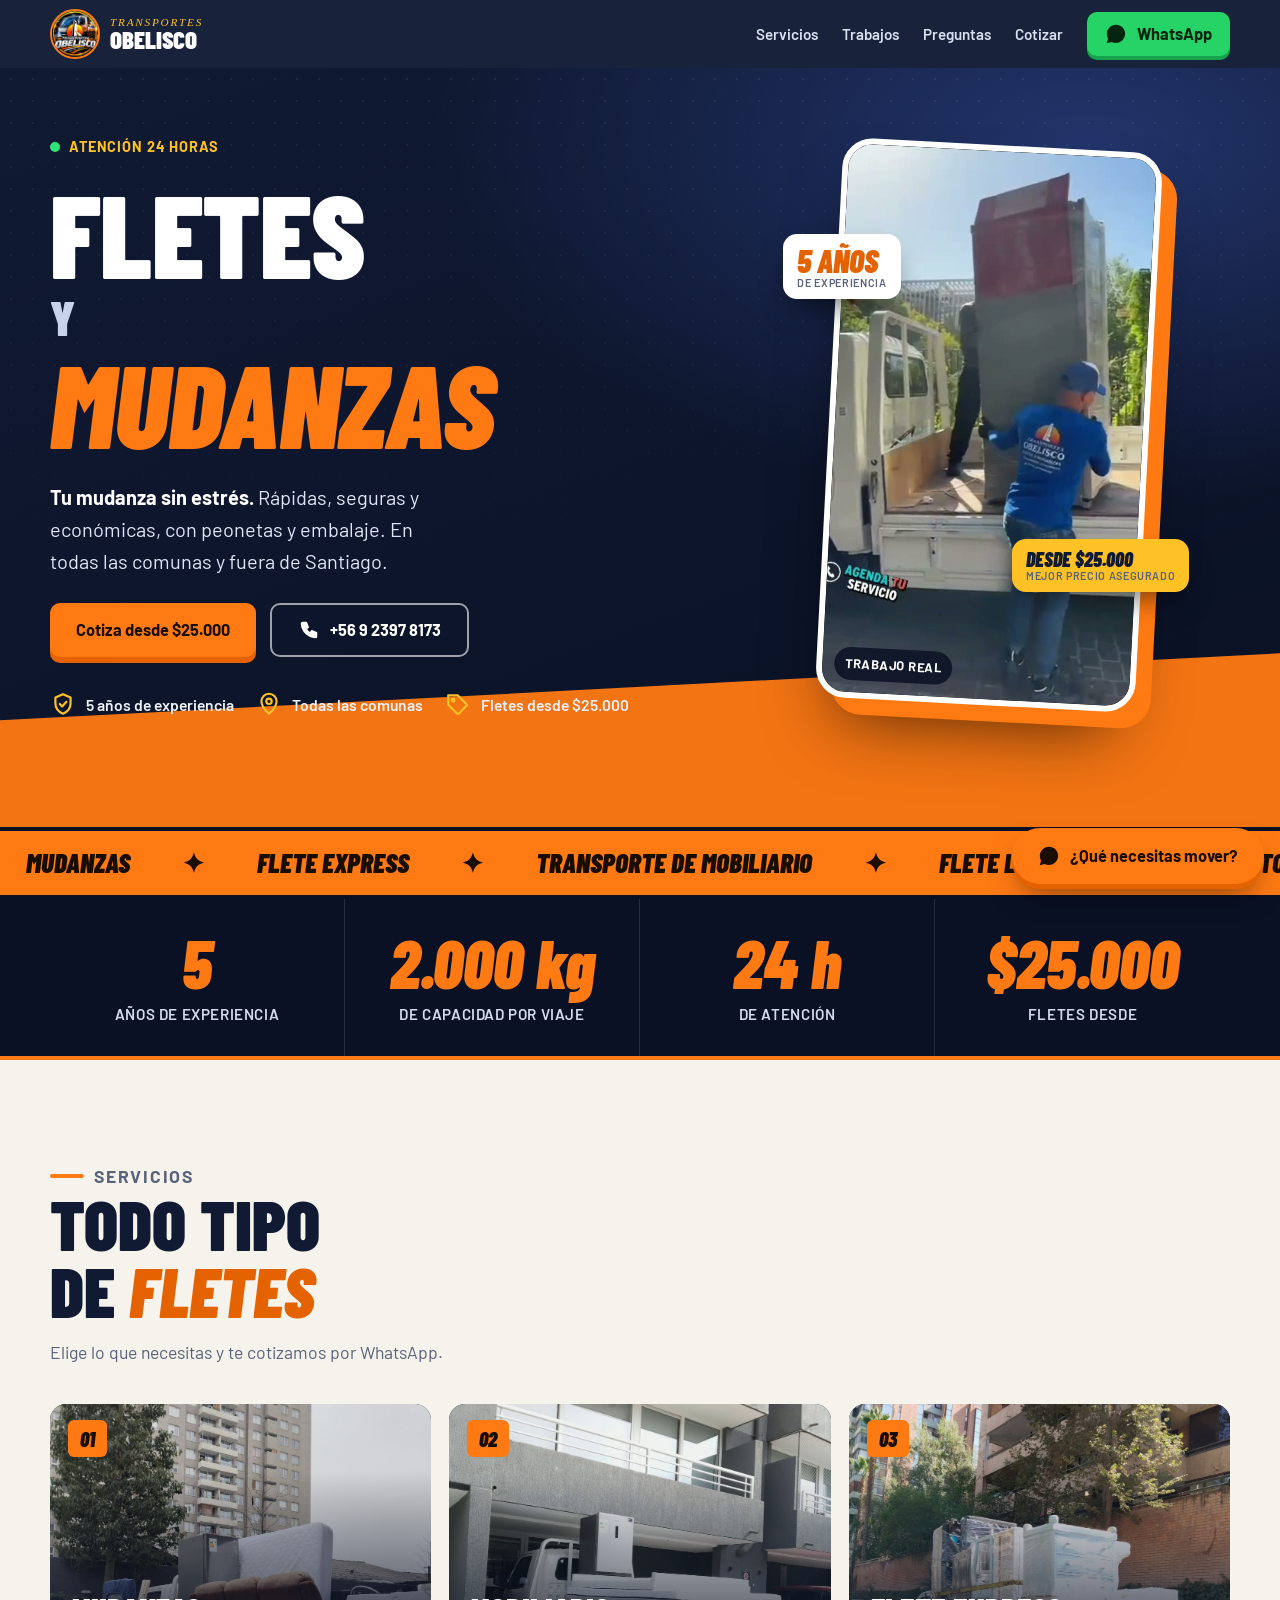
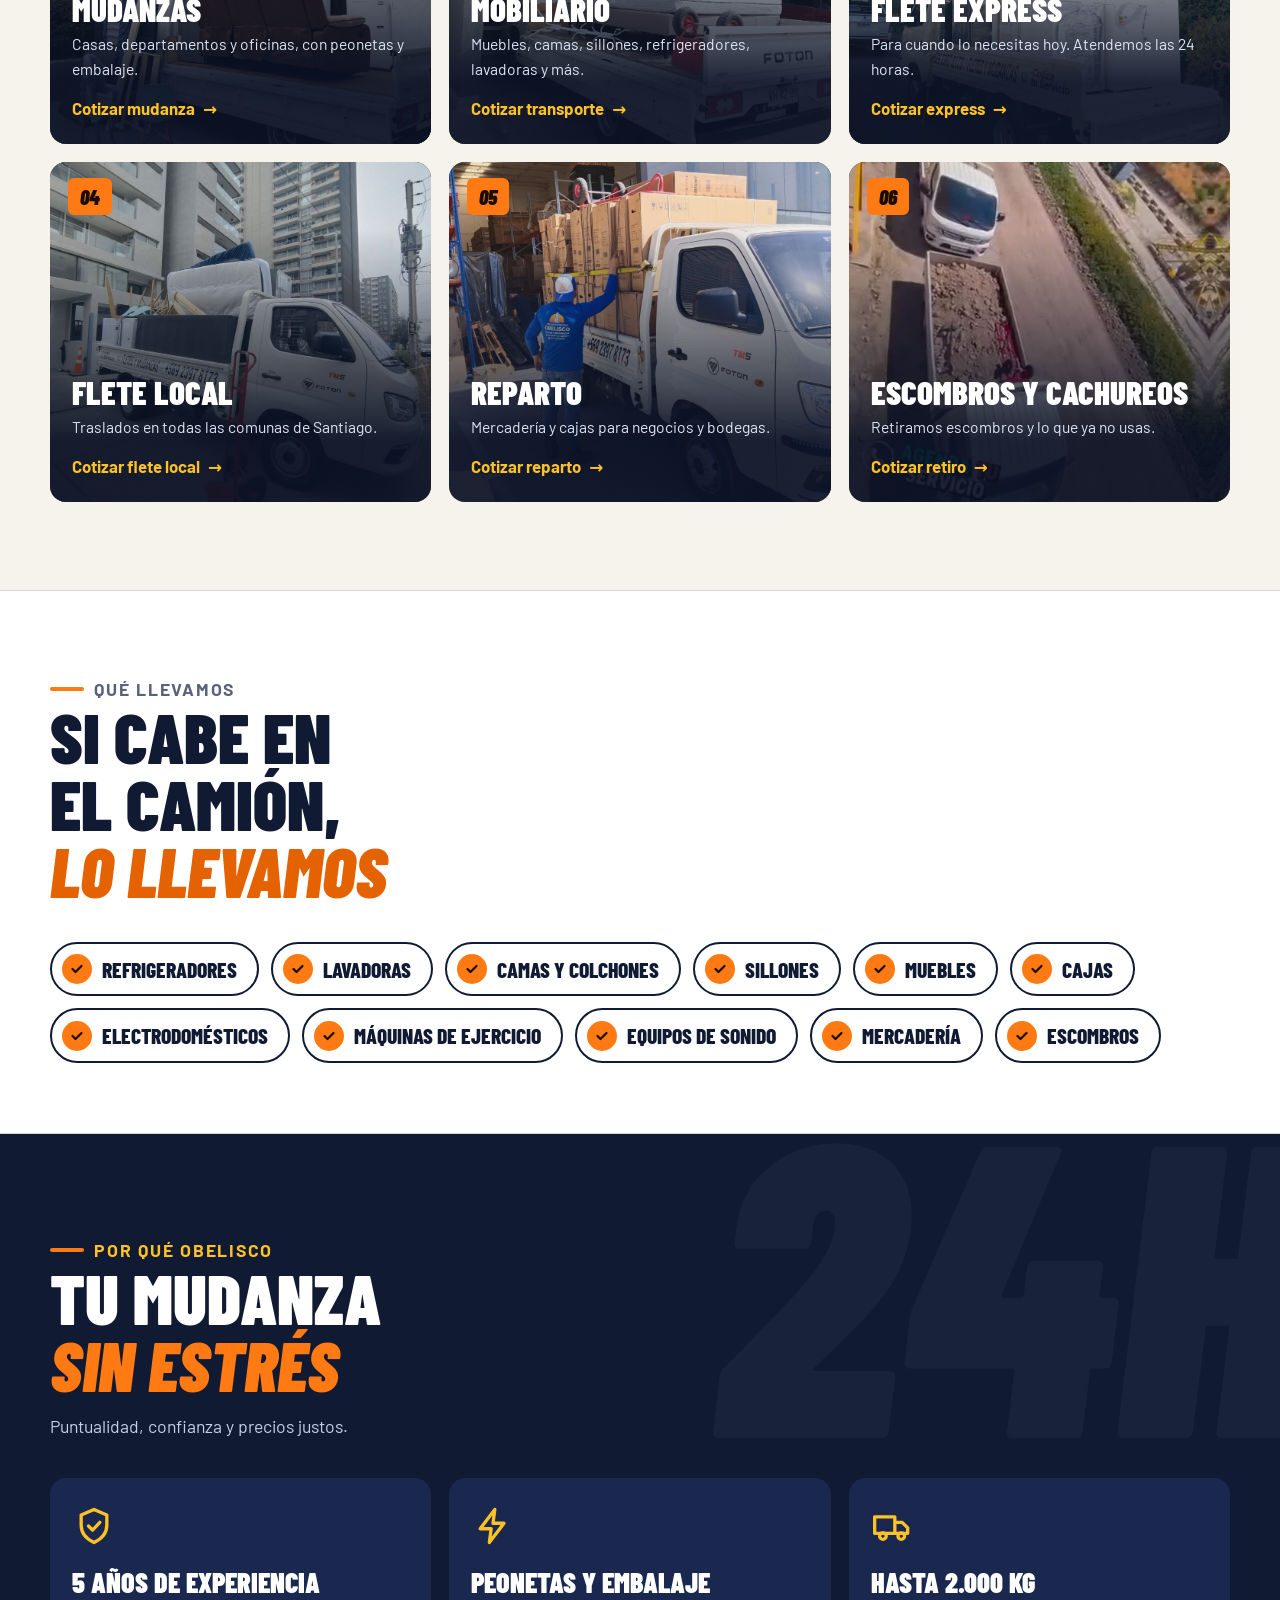
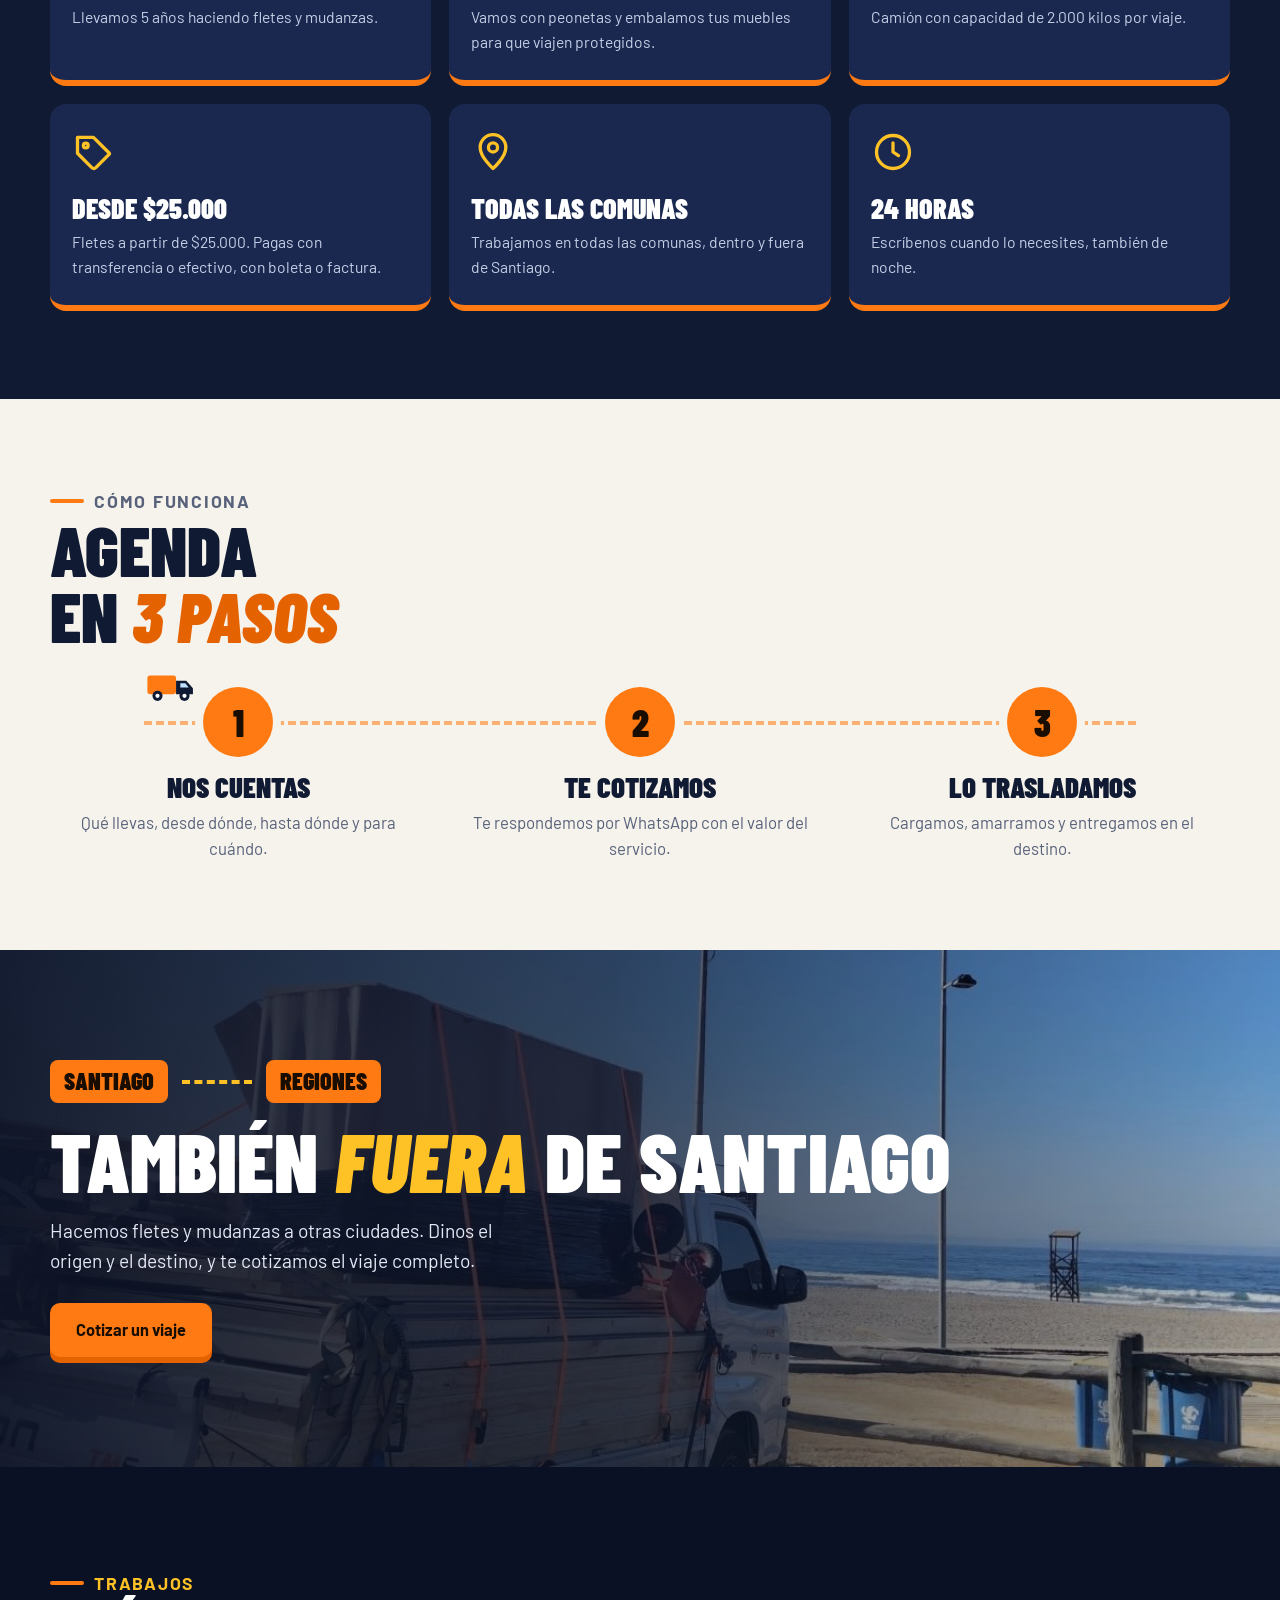
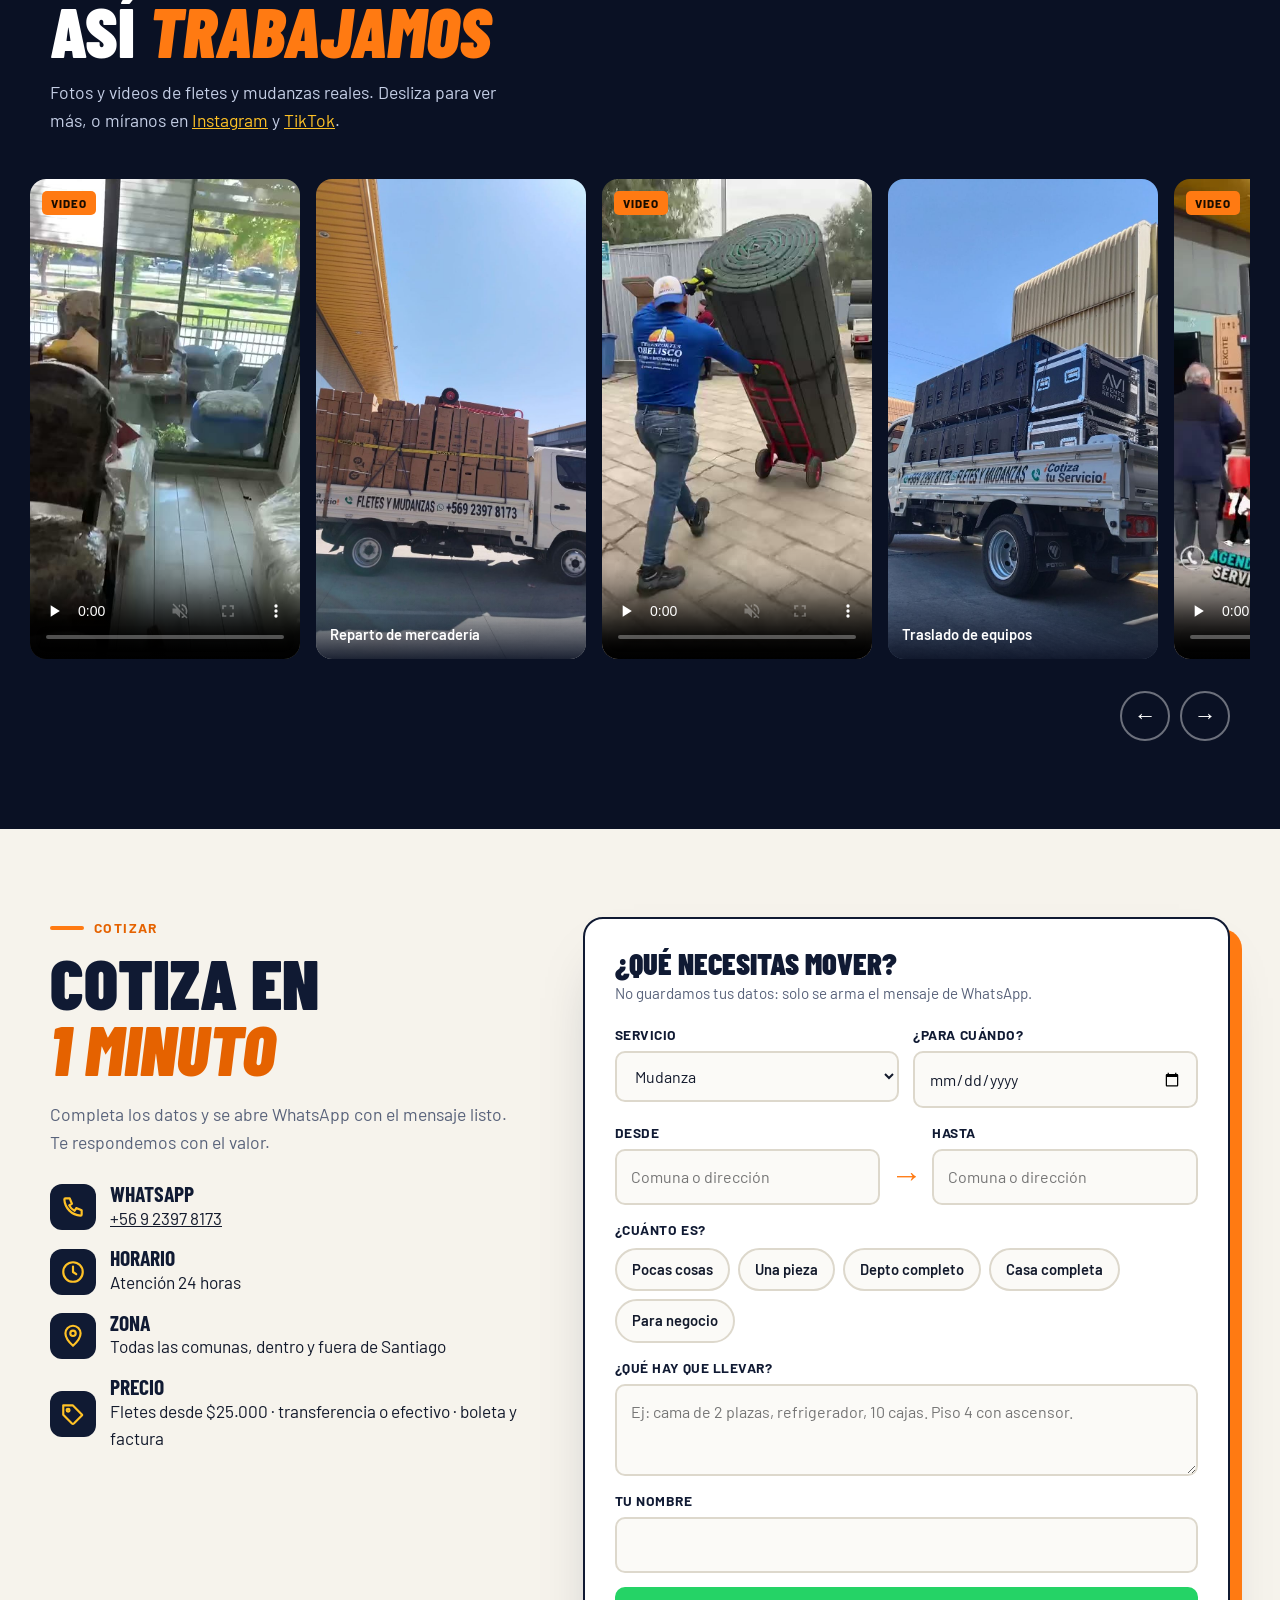
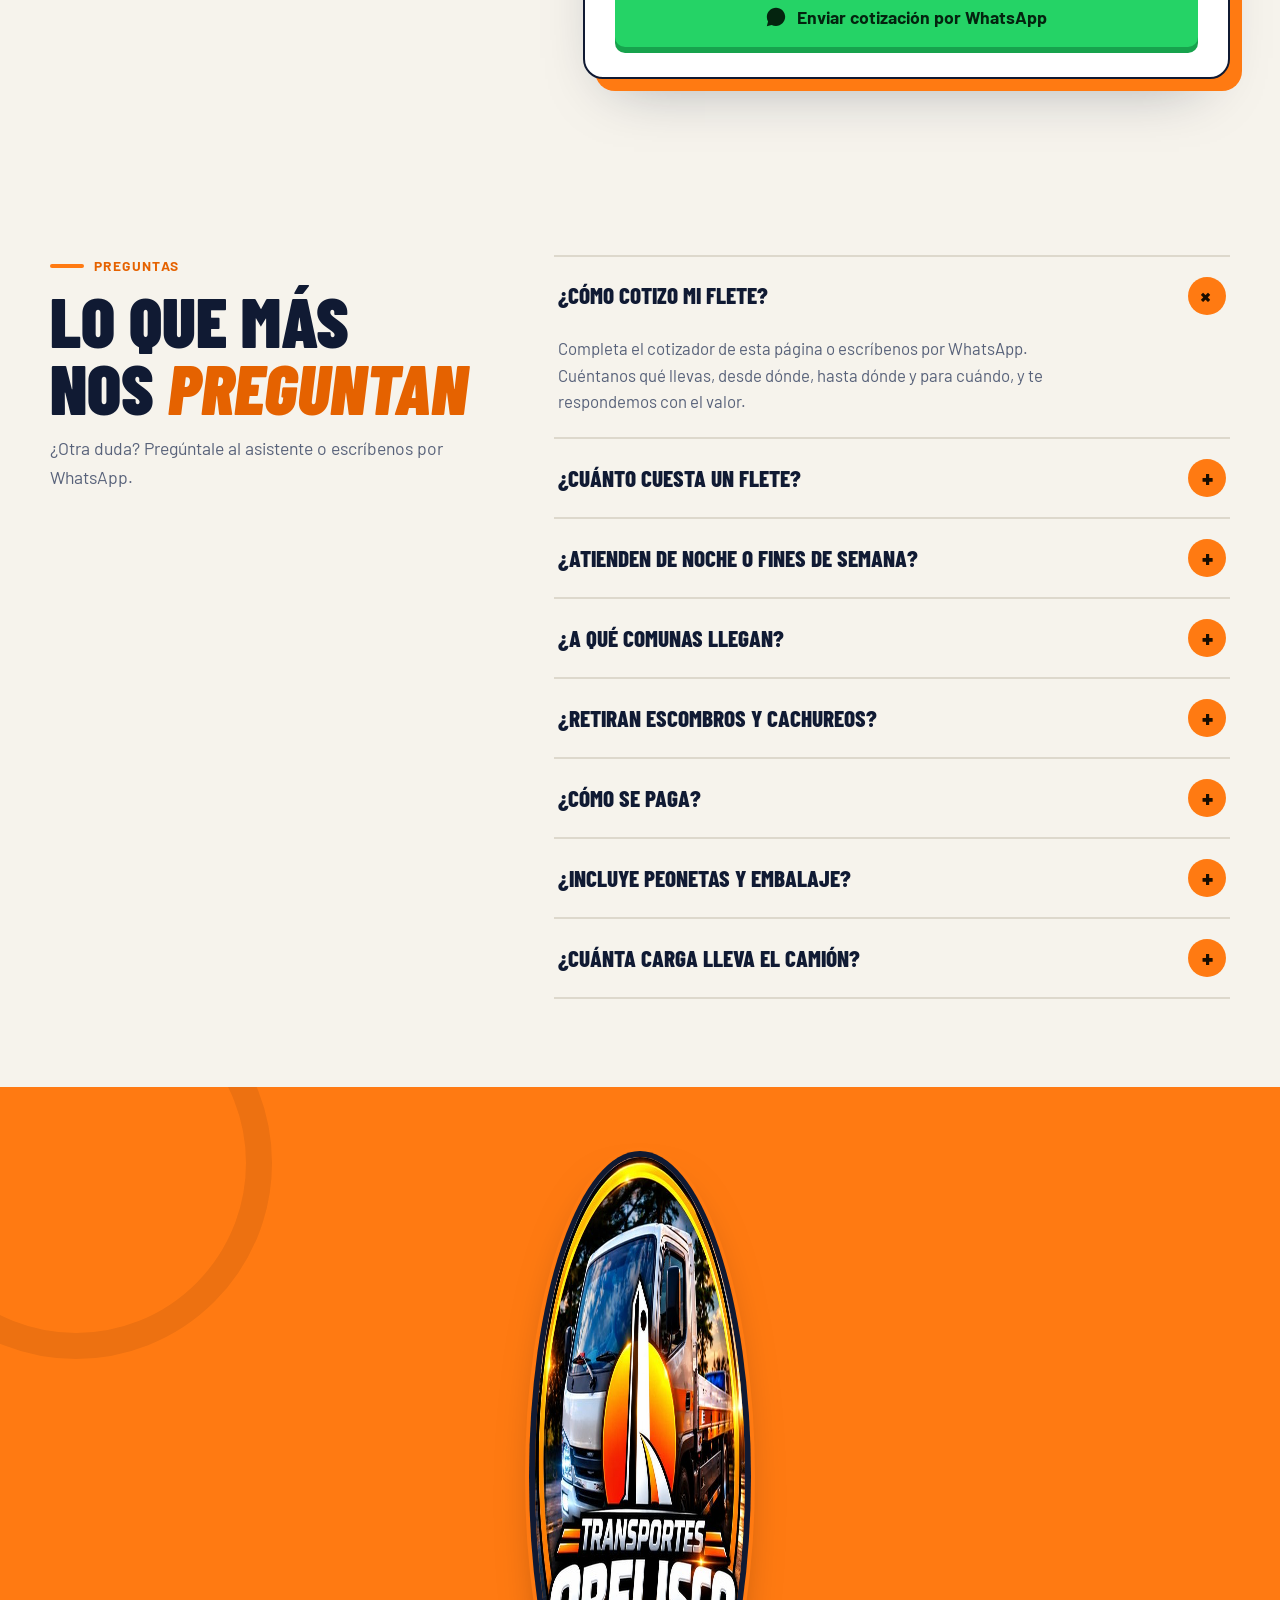
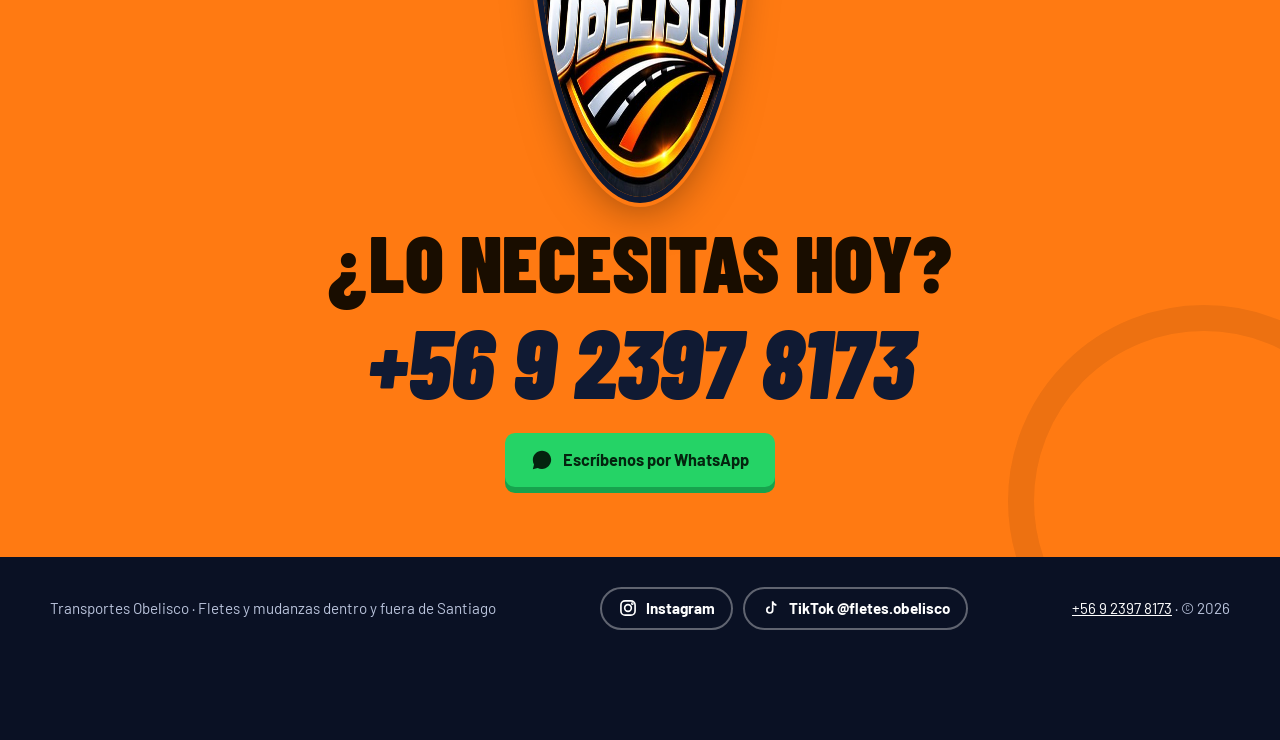
==== index.html @ 75d22e56 "Dominio propio www.transportesobelisco.cl Co-Authored-By: Claude Opus 5.5 <noreply@anthropic.com>" ====
<!doctype html>
<html lang="es-CL">
<head>
<meta charset="utf-8">
<meta name="viewport" content="width=device-width, initial-scale=1">
<title>Transportes Obelisco · Fletes y mudanzas dentro y fuera de Santiago</title>
<meta name="description" content="Transportes Obelisco: fletes y mudanzas con peonetas y embalaje, en todas las comunas y fuera de Santiago. Fletes desde $25.000. 5 años de experiencia, boleta y factura. Cotiza por WhatsApp, 24 horas.">
<meta property="og:title" content="Transportes Obelisco · Fletes y mudanzas">
<meta property="og:description" content="Fletes y mudanzas dentro y fuera de Santiago. Cotiza tu servicio por WhatsApp.">
<meta property="og:image" content="https://www.transportesobelisco.cl/assets/og.jpg">
<meta property="og:url" content="https://www.transportesobelisco.cl/">
<meta property="og:type" content="website">
<link rel="canonical" href="https://www.transportesobelisco.cl/">
<link rel="icon" href="assets/icono.png">
<script type="application/ld+json">{"@context":"https://schema.org","@type":"MovingCompany","name":"Transportes Obelisco","url":"https://www.transportesobelisco.cl/","image":"https://www.transportesobelisco.cl/assets/og.jpg","description":"Fletes y mudanzas dentro y fuera de Santiago","telephone":"+56923978173","areaServed":"Santiago, Chile","openingHours":"Mo-Su 00:00-23:59","paymentAccepted":"Efectivo, transferencia","sameAs":["https://www.instagram.com/trans_porteobelisco/","https://www.tiktok.com/@fletes.obelisco"],"priceRange":"Desde $25.000"}</script>
<link rel="preconnect" href="https://fonts.googleapis.com"><link rel="preconnect" href="https://fonts.gstatic.com" crossorigin>
<link href="https://fonts.googleapis.com/css2?family=Barlow+Condensed:ital,wght@0,600;0,700;0,800;0,900;1,800;1,900&family=Barlow:wght@400;500;600;700&display=swap" rel="stylesheet">
<style>
:root{
  --marino:#101a33;--marino2:#0a1124;--marino3:#1a2850;--naranja:#ff7a12;--naranja2:#e56200;--sol:#ffc226;
  --bg:#f6f3ec;--surface:#ffffff;--text:#131a2c;--muted:#58627a;--line:#ddd8cc;--accent:#e56200;
  --font:"Barlow",system-ui,-apple-system,"Segoe UI",sans-serif;--display:"Barlow Condensed","Arial Narrow",Impact,sans-serif;
  --asis-tone:#101a33;
}
*{box-sizing:border-box}
html{scroll-behavior:smooth}
body{margin:0;background:var(--bg);color:var(--text);font:400 1.05rem/1.6 var(--font);overflow-x:clip}
img,video{display:block;max-width:100%}
a{color:inherit}
.wrap{width:min(1180px,100% - 40px);margin-inline:auto}
h1,h2,h3{font-family:var(--display);font-weight:900;line-height:.95;margin:0;text-transform:uppercase;text-wrap:balance}
:focus-visible{outline:3px solid var(--sol);outline-offset:3px}

/* ---------- barra ---------- */
header{position:sticky;top:0;z-index:40;background:rgba(16,26,51,.96);backdrop-filter:blur(8px);color:#fff}
.barra{display:flex;align-items:center;justify-content:space-between;gap:14px;min-height:68px}
.marca{display:flex;align-items:center;gap:10px;text-decoration:none}
.marca img{height:50px;width:50px;border-radius:50%;object-fit:cover;border:2px solid var(--naranja)}
.marca span{font-family:var(--display);font-weight:900;font-size:1.55rem;line-height:.95;text-transform:uppercase}
.marca small{display:block;font:italic 500 .7rem/1 Georgia,serif;letter-spacing:.16em;text-transform:uppercase;color:var(--sol)}
nav{display:flex;gap:24px;align-items:center}
nav a{text-decoration:none;font-weight:600;font-size:.95rem;color:#d9e0f0;position:relative}
nav a:not(.btn)::after{content:"";position:absolute;left:0;right:0;bottom:-6px;height:2px;background:var(--naranja);transform:scaleX(0);transform-origin:left;transition:transform .2s}
nav a:not(.btn):hover::after{transform:scaleX(1)}
.btn{display:inline-flex;align-items:center;justify-content:center;gap:10px;min-height:54px;padding:0 26px;border-radius:10px;background:var(--naranja);color:#190d00;text-decoration:none;font-weight:700;border:0;cursor:pointer;font-family:var(--font);font-size:1.02rem;transition:transform .15s,box-shadow .15s,filter .15s;box-shadow:0 6px 0 var(--naranja2)}
.btn:hover{transform:translateY(-2px);box-shadow:0 8px 0 var(--naranja2)}
.btn:active{transform:translateY(4px);box-shadow:0 2px 0 var(--naranja2)}
.btn svg{width:22px;height:22px;fill:currentColor;flex:none}
.btn-wa{background:#25d366;color:#04240f;box-shadow:0 6px 0 #17a34d}
.btn-wa:hover{box-shadow:0 8px 0 #17a34d}.btn-wa:active{box-shadow:0 2px 0 #17a34d}
.btn-linea{background:transparent;color:#fff;border:2px solid rgba(255,255,255,.6);box-shadow:none}
.btn-linea:hover{box-shadow:none;border-color:#fff;background:rgba(255,255,255,.08)}
header .btn{min-height:44px;padding:0 18px;box-shadow:0 4px 0 #17a34d}

/* ---------- portada ---------- */
.hero{background:radial-gradient(1100px 600px at 85% 10%,#22346b 0,transparent 60%),linear-gradient(160deg,var(--marino) 0,var(--marino2) 100%);color:#fff;position:relative;overflow:hidden;padding:0}
.hero::before{content:"";position:absolute;left:-10%;right:-10%;bottom:-120px;height:260px;background:var(--naranja);transform:rotate(-3deg);opacity:.95}
.hero::after{content:"";position:absolute;inset:0;background-image:radial-gradient(rgba(255,255,255,.07) 1px,transparent 1px);background-size:22px 22px;mask-image:linear-gradient(180deg,#000 0,transparent 70%);pointer-events:none}
.hero-grid{position:relative;z-index:2;display:grid;grid-template-columns:1.15fr .85fr;gap:48px;align-items:center;padding:64px 0 110px}
.chapa{display:inline-flex;align-items:center;gap:9px;font-weight:700;font-size:.9rem;letter-spacing:.06em;text-transform:uppercase;color:var(--sol);margin:0 0 18px}
.chapa i{width:10px;height:10px;border-radius:50%;background:#2ee57a;box-shadow:0 0 0 0 rgba(46,229,122,.7);animation:pulso 1.8s infinite}
@keyframes pulso{70%{box-shadow:0 0 0 12px rgba(46,229,122,0)}100%{box-shadow:0 0 0 0 rgba(46,229,122,0)}}
.hero h1{font-size:clamp(3.6rem,9.2vw,7.4rem);letter-spacing:-.01em}
.hero h1 span{display:block}
.hero h1 .n{color:var(--naranja);font-style:italic}
.hero h1 .y{font-size:.42em;color:#c8d2ea;letter-spacing:.04em;margin:.12em 0}
.lema{font-size:1.25rem;color:#dfe5f4;max-width:36ch;margin:22px 0 26px}
.lema b{color:#fff}
.cta{display:flex;flex-wrap:wrap;gap:14px;align-items:center}
.sellos{display:flex;flex-wrap:wrap;gap:22px;margin:34px 0 0;padding:0;list-style:none}
.sellos li{display:flex;align-items:center;gap:10px;font-weight:600;font-size:.98rem;color:#eef2fb}
.sellos svg,.ico{width:26px;height:26px;stroke:var(--sol);fill:none;stroke-width:2;stroke-linecap:round;stroke-linejoin:round;flex:none}
.celular{position:relative;width:min(320px,78vw);transform:rotate(3deg);border-radius:30px;border:6px solid #fff;background:#000;box-shadow:16px 16px 0 var(--naranja),0 40px 70px -24px rgba(0,0,0,.7);overflow:hidden;margin:0}
.celular video{width:100%;aspect-ratio:9/16;object-fit:cover}
.celular figcaption{position:absolute;left:12px;bottom:12px;background:rgba(10,17,36,.85);color:#fff;font-weight:700;font-size:.8rem;padding:6px 11px;border-radius:999px;letter-spacing:.04em;text-transform:uppercase}

/* ---------- cinta ---------- */
.cinta{background:var(--naranja);color:#190d00;overflow:hidden;border-top:4px solid var(--marino2);border-bottom:4px solid var(--marino2);position:relative;z-index:3}
.cinta div{display:flex;gap:0;width:max-content;animation:rueda 26s linear infinite}
.cinta span{font-family:var(--display);font-weight:900;font-style:italic;font-size:1.7rem;text-transform:uppercase;padding:10px 26px;white-space:nowrap}
.cinta span::after{content:"✦";margin-left:52px;font-style:normal}
@keyframes rueda{to{transform:translateX(-50%)}}

section{padding:88px 0}
.cab{max-width:52ch;margin-bottom:38px}
.ojo{font-weight:700;color:var(--accent);text-transform:uppercase;letter-spacing:.1em;font-size:.86rem;margin:0 0 10px;display:flex;align-items:center;gap:10px}
.ojo::before{content:"";width:34px;height:4px;background:var(--naranja);border-radius:2px}
h2{font-size:clamp(2.6rem,6vw,4.4rem);color:var(--marino)}
h2 em{font-style:italic;color:var(--naranja2)}
.cab p{color:var(--muted);margin:14px 0 0;font-size:1.1rem}

/* ---------- servicios con foto ---------- */
.servicios{display:grid;grid-template-columns:repeat(3,1fr);gap:18px}
.svc{position:relative;display:flex;flex-direction:column;justify-content:flex-end;min-height:340px;padding:22px;border-radius:16px;overflow:hidden;color:#fff;text-decoration:none;isolation:isolate;background:var(--marino)}
.svc img{position:absolute;inset:0;width:100%;height:100%;object-fit:cover;z-index:-2;transition:transform .5s ease}
.svc::before{content:"";position:absolute;inset:0;z-index:-1;background:linear-gradient(180deg,rgba(10,17,36,.05) 20%,rgba(10,17,36,.92) 82%)}
.svc:hover img{transform:scale(1.07)}
.svc .num{position:absolute;top:16px;left:18px;font-family:var(--display);font-weight:900;font-style:italic;font-size:1.3rem;background:var(--naranja);color:#190d00;padding:2px 12px;border-radius:6px}
.svc h3{font-size:2.05rem;margin-bottom:6px}
.svc p{margin:0 0 14px;color:#dfe5f4;font-size:.98rem}
.svc .ir{display:inline-flex;align-items:center;gap:8px;font-weight:700;color:var(--sol)}
.svc .ir::after{content:"→";transition:transform .2s}
.svc:hover .ir::after{transform:translateX(6px)}

/* ---------- por qué ---------- */
.porque{background:var(--marino);color:#fff;position:relative;overflow:hidden}
.porque::before{content:"24H";position:absolute;right:-30px;top:-70px;font-family:var(--display);font-weight:900;font-style:italic;font-size:26rem;line-height:1;color:rgba(255,255,255,.035);pointer-events:none}
.porque h2{color:#fff}.porque h2 em{color:var(--naranja)}
.porque .cab p{color:#c5cfe6}
.razones{display:grid;grid-template-columns:repeat(3,1fr);gap:18px;position:relative}
.razon{background:var(--marino3);border-radius:16px;padding:26px 22px;border-bottom:6px solid var(--naranja)}
.razon svg{width:44px;height:44px;stroke:var(--sol);fill:none;stroke-width:1.8;stroke-linecap:round;stroke-linejoin:round;margin-bottom:14px}
.razon h3{font-size:1.75rem;margin-bottom:8px}
.razon p{margin:0;color:#c5cfe6;font-size:.98rem}

/* ---------- pasos con ruta ---------- */
.pasos ol{list-style:none;margin:0;padding:0;display:grid;grid-template-columns:repeat(3,1fr);gap:26px;position:relative}
.pasos ol::before{content:"";position:absolute;left:8%;right:8%;top:34px;border-top:4px dashed var(--naranja);opacity:.55}
.pasos li{text-align:center;padding:0 10px}
.pasos .bola{width:70px;height:70px;border-radius:50%;background:var(--naranja);color:#190d00;font-family:var(--display);font-weight:900;font-size:2.3rem;display:grid;place-items:center;margin:0 auto 16px;position:relative;box-shadow:0 0 0 8px var(--bg)}
.pasos h3{font-size:1.8rem;color:var(--marino);margin-bottom:8px}
.pasos p{margin:0;color:var(--muted)}
.camion{position:absolute;top:-30px;left:8%;width:54px;height:54px;animation:viaje 7s ease-in-out infinite;z-index:1;pointer-events:none}
@keyframes viaje{0%{left:8%}45%,55%{left:calc(50% - 27px)}100%{left:calc(92% - 54px)}}

/* ---------- trabajos ---------- */
.trabajos{background:var(--marino2);color:#fff}
.trabajos h2{color:#fff}.trabajos h2 em{color:var(--naranja)}
.trabajos .cab p{color:#c5cfe6}
.carril{display:flex;gap:16px;overflow-x:auto;scroll-snap-type:x mandatory;padding:6px 20px 26px;margin:0 -20px;scrollbar-width:thin;scrollbar-color:var(--naranja) transparent;-webkit-overflow-scrolling:touch}
.carril > *{flex:0 0 min(270px,70vw);scroll-snap-align:start;border-radius:16px;overflow:hidden;position:relative;background:#000;margin:0}
.carril img,.carril video{width:100%;aspect-ratio:9/16;object-fit:cover}
.carril .vid::after{content:"VIDEO";position:absolute;top:12px;left:12px;background:var(--naranja);color:#190d00;font-weight:800;font-size:.72rem;letter-spacing:.08em;padding:3px 9px;border-radius:5px;pointer-events:none}
.carril figcaption{position:absolute;left:0;right:0;bottom:0;padding:26px 14px 12px;background:linear-gradient(180deg,transparent,rgba(10,17,36,.9));font-weight:600;font-size:.92rem;pointer-events:none}
.flechas{display:flex;gap:10px;justify-content:flex-end;margin-top:6px}
.flechas button{width:50px;height:50px;border-radius:50%;border:2px solid rgba(255,255,255,.4);background:transparent;color:#fff;font-size:1.4rem;cursor:pointer}
.flechas button:hover{background:var(--naranja);border-color:var(--naranja);color:#190d00}

/* ---------- cotizador ---------- */
.cotiza-grid{display:grid;grid-template-columns:.85fr 1.15fr;gap:54px;align-items:start}
.tarjeta{background:var(--surface);border-radius:20px;padding:30px;box-shadow:12px 12px 0 var(--naranja),0 30px 60px -30px rgba(16,26,51,.4);border:2px solid var(--marino)}
.tarjeta h3{font-size:1.9rem;color:var(--marino);margin-bottom:4px}
.tarjeta > p{margin:0 0 18px;color:var(--muted);font-size:.95rem}
form{display:grid;grid-template-columns:1fr 1fr;gap:14px}
label{display:flex;flex-direction:column;gap:5px;font-weight:700;font-size:.86rem;text-transform:uppercase;letter-spacing:.04em;color:var(--marino)}
label.todo{grid-column:1/-1}
input,select,textarea{font:inherit;font-size:16px;text-transform:none;letter-spacing:0;font-weight:400;padding:13px 14px;border:2px solid var(--line);border-radius:10px;background:#fbfaf7;color:var(--text);min-width:0;width:100%}
textarea{min-height:92px;resize:vertical}
input:focus,select:focus,textarea:focus{outline:none;border-color:var(--naranja);background:#fff}
.ruta{grid-column:1/-1;display:grid;grid-template-columns:1fr auto 1fr;gap:10px;align-items:end}
.ruta .flecha{font-family:var(--display);font-weight:900;font-size:2rem;color:var(--naranja);padding-bottom:6px}
form .btn{grid-column:1/-1;min-height:60px;font-size:1.1rem}
.aviso{grid-column:1/-1;margin:0;font-size:.9rem;color:var(--muted)}
.aviso:empty{display:none}
.aviso.err{color:#b3261e;font-weight:700}
.datos{list-style:none;margin:26px 0 0;padding:0;display:grid;gap:14px}
.datos li{display:flex;gap:14px;align-items:center;font-size:1.08rem}
.datos svg{width:46px;height:46px;padding:10px;border-radius:12px;background:var(--marino);stroke:var(--sol);fill:none;stroke-width:2;stroke-linecap:round;stroke-linejoin:round;flex:none}
.datos b{display:block;font-family:var(--display);font-size:1.35rem;text-transform:uppercase;color:var(--marino);line-height:1.05}

/* ---------- cifras ---------- */
.cifras{background:var(--marino2);color:#fff;padding:0;border-bottom:4px solid var(--naranja)}
.cifras ul{list-style:none;margin:0;padding:0;display:grid;grid-template-columns:repeat(4,1fr)}
.cifras li{padding:30px 16px;text-align:center;border-right:1px solid rgba(255,255,255,.12)}
.cifras li:last-child{border-right:0}
.cifras b span{display:inline;margin:0;font:inherit;letter-spacing:0;text-transform:none;color:inherit}
.cifras b{display:block;font-family:var(--display);font-weight:900;font-style:italic;font-size:clamp(2.6rem,6vw,4.2rem);line-height:1;color:var(--naranja)}
.cifras span{display:block;margin-top:6px;font-weight:600;font-size:.95rem;letter-spacing:.04em;text-transform:uppercase;color:#d3dbee}

/* ---------- insignia grande ---------- */
.sello-grande{width:min(210px,50vw);border-radius:50%;box-shadow:0 0 0 6px var(--marino),0 0 0 10px var(--naranja),0 24px 50px -18px rgba(0,0,0,.6);margin:0 auto 26px}
.redes{display:flex;gap:10px;flex-wrap:wrap}
.redes a{display:inline-flex;align-items:center;gap:8px;font-weight:700;text-decoration:none;border:2px solid rgba(255,255,255,.35);border-radius:999px;padding:7px 16px;color:#fff}
.redes a:hover{background:var(--naranja);border-color:var(--naranja);color:#190d00}
.redes svg{width:20px;height:20px;fill:none;stroke:currentColor;stroke-width:2}

/* ---------- barra de avance ---------- */
.avance{position:fixed;left:0;top:0;height:4px;width:0;background:linear-gradient(90deg,var(--naranja),var(--sol));z-index:70}

/* ---------- insignias sobre el video ---------- */
.celular-wrap{position:relative;justify-self:center}
.insignia{position:absolute;z-index:3;background:#fff;color:var(--marino);font-family:var(--display);font-weight:900;font-style:italic;text-transform:uppercase;border-radius:14px;padding:10px 14px;line-height:1;box-shadow:0 14px 30px -10px rgba(0,0,0,.6);animation:flota 4s ease-in-out infinite}
.insignia small{display:block;font:600 .68rem/1.2 var(--font);font-style:normal;letter-spacing:.06em;color:var(--muted)}
.insignia.a{left:-46px;top:16%;font-size:2rem;color:var(--naranja2)}
.insignia.b{right:-40px;bottom:20%;font-size:1.25rem;animation-delay:-2s;background:var(--sol)}
@keyframes flota{50%{transform:translateY(-10px)}}

/* ---------- qué llevamos ---------- */
.llevamos{background:var(--surface);border-top:1px solid var(--line);border-bottom:1px solid var(--line);padding:70px 0}
.cosas{display:flex;flex-wrap:wrap;gap:12px;margin:0;padding:0;list-style:none}
.cosas li{display:flex;align-items:center;gap:10px;font-family:var(--display);font-weight:800;font-size:1.35rem;text-transform:uppercase;color:var(--marino);border:2px solid var(--marino);border-radius:999px;padding:8px 20px 8px 10px;transition:background .2s,color .2s,transform .2s}
.cosas li::before{content:"";width:30px;height:30px;border-radius:50%;background:var(--naranja) url("data:image/svg+xml,%3Csvg xmlns='http://www.w3.org/2000/svg' viewBox='0 0 24 24' fill='none' stroke='%23190d00' stroke-width='3' stroke-linecap='round' stroke-linejoin='round'%3E%3Cpath d='m6 12 4 4 8-8'/%3E%3C/svg%3E") center/18px no-repeat;flex:none}
.cosas li:hover{background:var(--marino);color:#fff;transform:translateY(-3px)}

/* ---------- fuera de Santiago ---------- */
.ruta-larga{position:relative;color:#fff;padding:110px 0;isolation:isolate;overflow:hidden}
.ruta-larga img{position:absolute;inset:0;width:100%;height:100%;object-fit:cover;object-position:50% 62%;z-index:-2}
.ruta-larga::before{content:"";position:absolute;inset:0;z-index:-1;background:linear-gradient(90deg,rgba(10,17,36,.94) 0,rgba(10,17,36,.72) 48%,rgba(10,17,36,.25) 100%)}
.ruta-larga h2{color:#fff;font-size:clamp(2.8rem,7vw,5.2rem)}
.ruta-larga h2 em{color:var(--sol)}
.ruta-larga p{max-width:44ch;font-size:1.2rem;color:#e3e8f5;margin:16px 0 26px}
.ruta-larga .tramo{display:inline-flex;align-items:center;gap:14px;font-family:var(--display);font-weight:900;font-size:1.5rem;text-transform:uppercase;margin:0 0 18px;max-width:none}
.tramo span{background:var(--naranja);color:#190d00;border-radius:8px;padding:2px 14px}
.tramo i{flex:none;width:70px;border-top:4px dashed var(--sol)}

/* ---------- tamaño de la carga ---------- */
.chips{grid-column:1/-1;border:0;margin:0;padding:0;min-width:0}
.chips legend{font-weight:700;font-size:.86rem;text-transform:uppercase;letter-spacing:.04em;color:var(--marino);padding:0;margin-bottom:7px}
.chips div{display:flex;flex-wrap:wrap;gap:8px}
.chips label{display:block;font-weight:600;font-size:.92rem;text-transform:none;letter-spacing:0;cursor:pointer;position:relative}
.chips input{position:absolute;opacity:0;width:1px;height:1px;padding:0;border:0}
.chips span{display:block;border:2px solid var(--line);border-radius:999px;padding:8px 15px;background:#fbfaf7;color:var(--text);transition:all .15s}
.chips input:checked + span{background:var(--marino);border-color:var(--marino);color:#fff}
.chips input:focus-visible + span{outline:3px solid var(--sol);outline-offset:2px}

/* ---------- preguntas ---------- */
.faq-grid{display:grid;grid-template-columns:.8fr 1.2fr;gap:54px;align-items:start}
.faq details{border-bottom:2px solid var(--line)}
.faq details:first-child{border-top:2px solid var(--line)}
.faq summary{list-style:none;cursor:pointer;display:flex;justify-content:space-between;align-items:center;gap:16px;padding:20px 4px;font-family:var(--display);font-weight:800;font-size:1.45rem;text-transform:uppercase;color:var(--marino)}
.faq summary::-webkit-details-marker{display:none}
.faq summary::after{content:"+";flex:none;width:38px;height:38px;border-radius:50%;background:var(--naranja);color:#190d00;display:grid;place-items:center;font-size:1.6rem;line-height:1;transition:transform .25s}
.faq details[open] summary::after{transform:rotate(45deg)}
.faq details p{margin:0;padding:0 4px 22px;color:var(--muted);max-width:60ch}

/* ---------- barra fija del celular ---------- */
.barra-movil{display:none}

/* ---------- cierre ---------- */
.cierre{background:var(--naranja);color:#190d00;text-align:center;padding:70px 0;position:relative;overflow:hidden}
.cierre::before,.cierre::after{content:"";position:absolute;width:340px;height:340px;border:26px solid rgba(25,13,0,.08);border-radius:50%}
.cierre::before{left:-120px;top:-120px}.cierre::after{right:-120px;bottom:-140px}
.cierre h2{color:#190d00;font-size:clamp(2.6rem,7vw,5rem)}
.cierre a.tel{display:inline-block;margin:14px 0 24px;font-family:var(--display);font-weight:900;font-style:italic;font-size:clamp(2.6rem,9vw,6rem);line-height:1;text-decoration:none;color:var(--marino)}
.cierre .btn-wa{position:relative;z-index:1}

footer{background:var(--marino2);color:#b9c3db;padding:30px 0 110px;font-size:.95rem}
footer .wrap{display:flex;flex-wrap:wrap;justify-content:space-between;gap:12px;align-items:center}
footer a{color:#fff}
.fab{position:fixed;right:16px;bottom:16px;z-index:60;min-height:56px;border-radius:999px;box-shadow:0 5px 0 var(--naranja2),0 16px 30px -10px rgba(0,0,0,.55)}

.aparece{opacity:0;transform:translateY(22px);transition:opacity .7s ease,transform .7s cubic-bezier(.2,.8,.2,1)}
.aparece.si{opacity:1;transform:none}
.servicios .aparece:nth-child(2),.razones .aparece:nth-child(2){transition-delay:.08s}
.servicios .aparece:nth-child(3),.razones .aparece:nth-child(3){transition-delay:.16s}
@media (prefers-reduced-motion:reduce){.aparece{opacity:1;transform:none;transition:none}html{scroll-behavior:auto}.cinta div,.camion,.chapa i,.insignia{animation:none}.camion{left:calc(50% - 27px)}}
@media (max-width:920px){
  nav a:not(.btn){display:none}
  .faq-grid{grid-template-columns:1fr;gap:26px}
  .hero-grid{grid-template-columns:1fr;gap:36px;padding:40px 0 120px}
  .celular{transform:rotate(2deg);width:min(270px,70vw)}
  .servicios{grid-template-columns:1fr 1fr}
  .razones{grid-template-columns:1fr 1fr}
  .cotiza-grid{grid-template-columns:1fr;gap:34px}
  .porque::before{font-size:14rem;top:-30px}
  section{padding:64px 0}
}
@media (max-width:600px){
  .servicios{grid-template-columns:1fr}
  .svc{min-height:260px}
  .pasos ol{grid-template-columns:1fr;gap:30px}
  .pasos ol::before,.camion{display:none}
  form{grid-template-columns:1fr}
  .ruta{grid-template-columns:1fr}
  .ruta .flecha{display:none}
  .tarjeta{padding:22px 18px;box-shadow:8px 8px 0 var(--naranja)}
  .cinta span{font-size:1.3rem}
  .sellos{gap:14px 20px}
  .cifras ul{grid-template-columns:1fr 1fr}
  .cifras li:nth-child(2){border-right:0}
  .cifras li:nth-child(-n+2){border-bottom:1px solid rgba(255,255,255,.12)}
  .razones{grid-template-columns:1fr}
  .insignia.a{left:-14px;font-size:1.5rem}
  .insignia.b{right:-12px;font-size:1rem}
  .cosas li{font-size:1.1rem;padding:6px 16px 6px 8px}
  .ruta-larga{padding:76px 0}
  .faq summary{font-size:1.2rem}
  /* en el celular: llamar y WhatsApp siempre a mano; el asistente sube para no taparlos */
  .barra-movil{display:grid;grid-template-columns:1fr 1.25fr;position:fixed;left:0;right:0;bottom:0;z-index:58;background:var(--marino2);border-top:3px solid var(--naranja);padding:8px 10px calc(8px + env(safe-area-inset-bottom,0px));gap:8px}
  .barra-movil a{display:flex;align-items:center;justify-content:center;gap:8px;min-height:48px;border-radius:10px;font-weight:700;text-decoration:none;font-size:1rem}
  .barra-movil .ll{background:#fff;color:var(--marino)}
  .barra-movil .wa{background:#25d366;color:#04240f}
  .barra-movil svg{width:20px;height:20px;flex:none}
  .fab{bottom:calc(78px + env(safe-area-inset-bottom,0px));min-height:50px;padding:0 18px;font-size:.92rem}
  .asis{bottom:calc(140px + env(safe-area-inset-bottom,0px)) !important;max-height:calc(100dvh - 160px) !important}
  footer{padding-bottom:150px}
}
</style>
</head>
<body>
<svg width="0" height="0" style="position:absolute" aria-hidden="true">
<symbol id="wa" viewBox="0 0 24 24"><path d="M12 2C6.5 2 2 6.5 2 12c0 1.8.5 3.5 1.3 5L2 22l5.2-1.4c1.4.8 3 1.2 4.8 1.2 5.5 0 10-4.5 10-10S17.5 2 12 2Zm5.5 12.4c-.3-.2-1.7-.9-2-1-.3-.1-.5-.2-.6.2-.2.3-.7 1-.9 1.2-.2.2-.3.2-.6.1-1.7-.9-2.8-1.6-3.9-3.5-.3-.5.3-.5.8-1.5.1-.2 0-.4 0-.5 0-.1-.6-1.5-.9-2.1-.2-.5-.4-.4-.6-.4h-.5c-.2 0-.5.1-.7.3-1 .9-1.2 2-1 3.2.4 2 1.6 3.6 3.4 5 2.4 2 4.2 2.4 5.7 2.4.7 0 1.6-.1 2.3-.6.6-.4 1.7-1.1 1.9-2.1.2-.9.2-1.7.1-1.8-.1-.2-.3-.2-.6-.4Z"/></symbol>
<symbol id="i-reloj" viewBox="0 0 24 24"><circle cx="12" cy="12" r="9"/><path d="M12 7v5l3 2"/></symbol>
<symbol id="i-mapa" viewBox="0 0 24 24"><path d="M12 21s7-6.2 7-11.5a7 7 0 0 0-14 0C5 14.8 12 21 12 21Z"/><circle cx="12" cy="9.5" r="2.5"/></symbol>
<symbol id="i-precio" viewBox="0 0 24 24"><path d="M20.4 13.1 13 20.5a1.6 1.6 0 0 1-2.2 0L3 12.7V4h8.700l8.700 8.700a.300.300 0 0 1 0 .400Z"/><circle cx="7.5" cy="8.5" r="1.3"/></symbol>
<symbol id="i-rayo" viewBox="0 0 24 24"><path d="M13 3 5 13.5h6L10 21l8-10.500h-6L13 3Z"/></symbol>
<symbol id="i-escudo" viewBox="0 0 24 24"><path d="M12 3 5 6v5.5c0 4.300 3 7.700 7 9.500 4-1.800 7-5.200 7-9.500V6l-7-3Z"/><path d="m9 12 2.200 2.200 4-4.200"/></symbol>
<symbol id="i-camion2" viewBox="0 0 24 24"><path d="M2 7h11v9H2zM13 10h4l3 3v3h-7z"/><circle cx="6.5" cy="17.5" r="1.8"/><circle cx="16.5" cy="17.5" r="1.8"/></symbol>
<symbol id="i-tt" viewBox="0 0 24 24"><path d="M14 4v10.5a3.500 3.500 0 1 1-3.500-3.500M14 4c.300 2.500 2 4.200 4.500 4.500"/></symbol>
<symbol id="i-ig" viewBox="0 0 24 24"><rect x="3.5" y="3.5" width="17" height="17" rx="5"/><circle cx="12" cy="12" r="4"/><circle cx="17.2" cy="6.8" r=".6"/></symbol>
<symbol id="i-tel" viewBox="0 0 24 24"><path d="M5 4h4l2 5-2.500 1.500a11 11 0 0 0 5 5L15 13l5 2v4a1 1 0 0 1-1 1A16 16 0 0 1 4 5a1 1 0 0 1 1-1Z"/></symbol>
<symbol id="i-camion" viewBox="0 0 64 64"><rect x="4" y="22" width="34" height="22" rx="3" fill="#ff7a12"/><path d="M38 28h12l8 9v7H38z" fill="#101a33"/><path d="M43 31h6l4 5H43z" fill="#bfe0ff"/><circle cx="16" cy="46" r="6" fill="#101a33"/><circle cx="16" cy="46" r="2.5" fill="#fff"/><circle cx="48" cy="46" r="6" fill="#101a33"/><circle cx="48" cy="46" r="2.5" fill="#fff"/></symbol>
</svg>

<div class="avance" id="avance" aria-hidden="true"></div>
<header><div class="wrap barra">
  <a class="marca" href="#"><img src="assets/logo.png" alt="" width="200" height="200"><span><small>Transportes</small>Obelisco</span></a>
  <nav aria-label="Principal">
    <a href="#servicios">Servicios</a><a href="#trabajos">Trabajos</a><a href="#preguntas">Preguntas</a><a href="#cotizar">Cotizar</a>
    <a class="btn btn-wa" href="https://wa.me/56923978173?text=Hola%2C%20vi%20su%20p%C3%A1gina%20web%20y%20quiero%20cotizar%20un%20flete" target="_blank" rel="noopener"><svg aria-hidden="true"><use href="#wa"/></svg>WhatsApp</a>
  </nav>
</div></header>

<main>
<section class="hero"><div class="wrap hero-grid">
  <div>
    <p class="chapa"><i aria-hidden="true"></i>Atención 24 horas</p>
    <h1><span>Fletes</span><span class="y">y</span><span class="n">mudanzas</span></h1>
    <p class="lema"><b>Tu mudanza sin estrés.</b> Rápidas, seguras y económicas, con peonetas y embalaje. En todas las comunas y fuera de Santiago.</p>
    <div class="cta">
      <a class="btn" href="#cotizar">Cotiza desde $25.000</a>
      <a class="btn btn-linea" href="tel:+56923978173"><svg class="ico" style="stroke:currentColor" aria-hidden="true"><use href="#i-tel"/></svg>+56 9 2397 8173</a>
    </div>
    <ul class="sellos">
      <li><svg aria-hidden="true"><use href="#i-escudo"/></svg>5 años de experiencia</li>
      <li><svg aria-hidden="true"><use href="#i-mapa"/></svg>Todas las comunas</li>
      <li><svg aria-hidden="true"><use href="#i-precio"/></svg>Fletes desde $25.000</li>
    </ul>
  </div>
  <div class="celular-wrap">
    <span class="insignia a" aria-hidden="true">5 años<small>de experiencia</small></span>
    <span class="insignia b" aria-hidden="true">Desde $25.000<small>mejor precio asegurado</small></span>
    <figure class="celular">
      <video src="assets/hero.mp4" poster="assets/hero.jpg" autoplay muted loop playsinline preload="metadata" aria-label="Video del equipo de Transportes Obelisco cargando un refrigerador"></video>
      <figcaption>Trabajo real</figcaption>
    </figure>
  </div>
</div></section>

<div class="cinta" aria-hidden="true"><div>
  <span>Mudanzas</span><span>Flete express</span><span>Transporte de mobiliario</span><span>Flete local</span><span>Reparto</span><span>Retiro de escombros</span><span>24 horas</span>
  <span>Mudanzas</span><span>Flete express</span><span>Transporte de mobiliario</span><span>Flete local</span><span>Reparto</span><span>Retiro de escombros</span><span>24 horas</span>
</div></div>

<section class="cifras" aria-label="Transportes Obelisco en cifras"><div class="wrap"><ul>
  <li><b><span class="cuenta" data-n="5">5</span></b><span>años de experiencia</span></li>
  <li><b><span class="cuenta" data-n="2000" data-miles="1">2.000</span> kg</b><span>de capacidad por viaje</span></li>
  <li><b>24 h</b><span>de atención</span></li>
  <li><b>$25.000</b><span>fletes desde</span></li>
</ul></div></section>

<section id="servicios"><div class="wrap">
  <div class="cab aparece"><p class="ojo">Servicios</p><h2>Todo tipo de <em>fletes</em></h2><p>Elige lo que necesitas y te cotizamos por WhatsApp.</p></div>
  <div class="servicios">
    <a class="svc aparece" href="#cotizar" data-servicio="Mudanza"><img src="assets/foto-17.jpg" alt="" loading="lazy"><span class="num">01</span><h3>Mudanzas</h3><p>Casas, departamentos y oficinas, con peonetas y embalaje.</p><span class="ir">Cotizar mudanza</span></a>
    <a class="svc aparece" href="#cotizar" data-servicio="Transporte de mobiliario"><img src="assets/foto-03.jpg" alt="" loading="lazy"><span class="num">02</span><h3>Mobiliario</h3><p>Muebles, camas, sillones, refrigeradores, lavadoras y más.</p><span class="ir">Cotizar transporte</span></a>
    <a class="svc aparece" href="#cotizar" data-servicio="Flete express"><img src="assets/foto-06.jpg" alt="" loading="lazy"><span class="num">03</span><h3>Flete express</h3><p>Para cuando lo necesitas hoy. Atendemos las 24 horas.</p><span class="ir">Cotizar express</span></a>
    <a class="svc aparece" href="#cotizar" data-servicio="Flete local"><img src="assets/foto-16.jpg" alt="" loading="lazy"><span class="num">04</span><h3>Flete local</h3><p>Traslados en todas las comunas de Santiago.</p><span class="ir">Cotizar flete local</span></a>
    <a class="svc aparece" href="#cotizar" data-servicio="Flete de reparto"><img src="assets/foto-05.jpg" alt="" loading="lazy"><span class="num">05</span><h3>Reparto</h3><p>Mercadería y cajas para negocios y bodegas.</p><span class="ir">Cotizar reparto</span></a>
    <a class="svc aparece" href="#cotizar" data-servicio="Retiro de escombros y cachureos"><img src="assets/video-1.jpg" alt="" loading="lazy"><span class="num">06</span><h3>Escombros y cachureos</h3><p>Retiramos escombros y lo que ya no usas.</p><span class="ir">Cotizar retiro</span></a>
  </div>
</div></section>

<section class="llevamos"><div class="wrap">
  <div class="cab aparece"><p class="ojo">Qué llevamos</p><h2>Si cabe en el camión, <em>lo llevamos</em></h2></div>
  <ul class="cosas aparece">
    <li>Refrigeradores</li><li>Lavadoras</li><li>Camas y colchones</li><li>Sillones</li><li>Muebles</li><li>Cajas</li><li>Electrodomésticos</li><li>Máquinas de ejercicio</li><li>Equipos de sonido</li><li>Mercadería</li><li>Escombros</li>
  </ul>
</div></section>

<section class="porque"><div class="wrap">
  <div class="cab aparece"><p class="ojo" style="color:var(--sol)">Por qué Obelisco</p><h2>Tu mudanza <em>sin estrés</em></h2><p>Puntualidad, confianza y precios justos.</p></div>
  <div class="razones">
    <div class="razon aparece"><svg aria-hidden="true"><use href="#i-escudo"/></svg><h3>5 años de experiencia</h3><p>Llevamos 5 años haciendo fletes y mudanzas.</p></div>
    <div class="razon aparece"><svg aria-hidden="true"><use href="#i-rayo"/></svg><h3>Peonetas y embalaje</h3><p>Vamos con peonetas y embalamos tus muebles para que viajen protegidos.</p></div>
    <div class="razon aparece"><svg aria-hidden="true"><use href="#i-camion2"/></svg><h3>Hasta 2.000 kg</h3><p>Camión con capacidad de 2.000 kilos por viaje.</p></div>
    <div class="razon aparece"><svg aria-hidden="true"><use href="#i-precio"/></svg><h3>Desde $25.000</h3><p>Fletes a partir de $25.000. Pagas con transferencia o efectivo, con boleta o factura.</p></div>
    <div class="razon aparece"><svg aria-hidden="true"><use href="#i-mapa"/></svg><h3>Todas las comunas</h3><p>Trabajamos en todas las comunas, dentro y fuera de Santiago.</p></div>
    <div class="razon aparece"><svg aria-hidden="true"><use href="#i-reloj"/></svg><h3>24 horas</h3><p>Escríbenos cuando lo necesites, también de noche.</p></div>
  </div>
</div></section>

<section class="pasos"><div class="wrap">
  <div class="cab aparece"><p class="ojo">Cómo funciona</p><h2>Agenda en <em>3 pasos</em></h2></div>
  <ol class="aparece">
    <li><svg class="camion" aria-hidden="true"><use href="#i-camion"/></svg><span class="bola">1</span><h3>Nos cuentas</h3><p>Qué llevas, desde dónde, hasta dónde y para cuándo.</p></li>
    <li><span class="bola">2</span><h3>Te cotizamos</h3><p>Te respondemos por WhatsApp con el valor del servicio.</p></li>
    <li><span class="bola">3</span><h3>Lo trasladamos</h3><p>Cargamos, amarramos y entregamos en el destino.</p></li>
  </ol>
</div></section>

<section class="ruta-larga">
  <img src="assets/costa.jpg" alt="Camión de Transportes Obelisco cargado frente a la costa" loading="lazy">
  <div class="wrap aparece">
    <p class="tramo"><span>Santiago</span><i aria-hidden="true"></i><span>Regiones</span></p>
    <h2>También <em>fuera</em> de Santiago</h2>
    <p>Hacemos fletes y mudanzas a otras ciudades. Dinos el origen y el destino, y te cotizamos el viaje completo.</p>
    <a class="btn" href="#cotizar" data-servicio="Mudanza">Cotizar un viaje</a>
  </div>
</section>

<section class="trabajos" id="trabajos"><div class="wrap">
  <div class="cab aparece"><p class="ojo" style="color:var(--sol)">Trabajos</p><h2>Así <em>trabajamos</em></h2><p>Fotos y videos de fletes y mudanzas reales. Desliza para ver más, o míranos en <a href="https://www.instagram.com/trans_porteobelisco/" target="_blank" rel="noopener" style="color:var(--sol)">Instagram</a> y <a href="https://www.tiktok.com/@fletes.obelisco" target="_blank" rel="noopener" style="color:var(--sol)">TikTok</a>.</p></div>
  <div class="carril aparece" id="carril">
    <figure class="vid"><video src="assets/v-embalaje.mp4" poster="assets/v-embalaje.jpg" controls muted playsinline preload="none"></video></figure>
    <figure><img src="assets/foto-09.jpg" alt="Camión cargado con cajas para reparto" loading="lazy"><figcaption>Reparto de mercadería</figcaption></figure>
    <figure class="vid"><video src="assets/v-carro.mp4" poster="assets/v-carro.jpg" controls muted playsinline preload="none"></video></figure>
    <figure><img src="assets/foto-13.jpg" alt="Traslado de equipos en cajas de transporte" loading="lazy"><figcaption>Traslado de equipos</figcaption></figure>
    <figure class="vid"><video src="assets/video-4.mp4" poster="assets/video-4.jpg" controls muted playsinline preload="none"></video></figure>
    <figure><img src="assets/foto-15.jpg" alt="Flete fuera de Santiago, frente a la costa" loading="lazy"><figcaption>Fuera de Santiago</figcaption></figure>
    <figure class="vid"><video src="assets/v-grua.mp4" poster="assets/v-grua.jpg" controls muted playsinline preload="none"></video></figure>
    <figure><img src="assets/foto-12.jpg" alt="Dos camiones de Transportes Obelisco" loading="lazy"><figcaption>Nuestros camiones</figcaption></figure>
    <figure class="vid"><video src="assets/v-cajas.mp4" poster="assets/v-cajas.jpg" controls muted playsinline preload="none"></video></figure>
    <figure><img src="assets/foto-17.jpg" alt="Mudanza con sillón, colchón y muebles" loading="lazy"><figcaption>Mudanza de departamento</figcaption></figure>
  </div>
  <div class="flechas"><button type="button" id="cPrev" aria-label="Ver anteriores">←</button><button type="button" id="cNext" aria-label="Ver siguientes">→</button></div>
</div></section>

<section class="cotiza" id="cotizar"><div class="wrap cotiza-grid">
  <div class="aparece">
    <p class="ojo">Cotizar</p>
    <h2>Cotiza en <em>1 minuto</em></h2>
    <p style="color:var(--muted);font-size:1.1rem">Completa los datos y se abre WhatsApp con el mensaje listo. Te respondemos con el valor.</p>
    <ul class="datos">
      <li><svg aria-hidden="true"><use href="#i-tel"/></svg><span><b>WhatsApp</b><a href="https://wa.me/56923978173" target="_blank" rel="noopener">+56 9 2397 8173</a></span></li>
      <li><svg aria-hidden="true"><use href="#i-reloj"/></svg><span><b>Horario</b>Atención 24 horas</span></li>
      <li><svg aria-hidden="true"><use href="#i-mapa"/></svg><span><b>Zona</b>Todas las comunas, dentro y fuera de Santiago</span></li>
      <li><svg aria-hidden="true"><use href="#i-precio"/></svg><span><b>Precio</b>Fletes desde $25.000 · transferencia o efectivo · boleta y factura</span></li>
    </ul>
  </div>
  <div class="tarjeta aparece">
    <h3>¿Qué necesitas mover?</h3>
    <p>No guardamos tus datos: solo se arma el mensaje de WhatsApp.</p>
    <form id="fCot" novalidate>
      <label>Servicio
        <select id="cServicio"><option>Mudanza</option><option>Transporte de mobiliario</option><option>Flete express</option><option>Flete local</option><option>Flete de reparto</option><option>Retiro de escombros y cachureos</option></select></label>
      <label>¿Para cuándo?
        <input id="cFecha" type="date"></label>
      <div class="ruta">
        <label>Desde<input id="cDesde" autocomplete="off" placeholder="Comuna o dirección"></label>
        <span class="flecha" aria-hidden="true">→</span>
        <label>Hasta<input id="cHasta" autocomplete="off" placeholder="Comuna o dirección"></label>
      </div>
      <fieldset class="chips"><legend>¿Cuánto es?</legend><div>
        <label><input type="radio" name="tam" value="Pocas cosas"><span>Pocas cosas</span></label>
        <label><input type="radio" name="tam" value="Una pieza o ambiente"><span>Una pieza</span></label>
        <label><input type="radio" name="tam" value="Departamento completo"><span>Depto completo</span></label>
        <label><input type="radio" name="tam" value="Casa completa"><span>Casa completa</span></label>
        <label><input type="radio" name="tam" value="Carga para negocio"><span>Para negocio</span></label>
      </div></fieldset>
      <label class="todo">¿Qué hay que llevar?
        <textarea id="cCarga" placeholder="Ej: cama de 2 plazas, refrigerador, 10 cajas. Piso 4 con ascensor."></textarea></label>
      <label class="todo">Tu nombre
        <input id="cNombre" autocomplete="name"></label>
      <p class="aviso" id="cAviso" role="status"></p>
      <button class="btn btn-wa" type="submit"><svg aria-hidden="true"><use href="#wa"/></svg>Enviar cotización por WhatsApp</button>
    </form>
  </div>
</div></section>

<section class="faq" id="preguntas"><div class="wrap faq-grid">
  <div class="aparece"><p class="ojo">Preguntas</p><h2>Lo que más nos <em>preguntan</em></h2>
    <p style="color:var(--muted);font-size:1.1rem;margin-top:14px">¿Otra duda? Pregúntale al asistente o escríbenos por WhatsApp.</p></div>
  <div class="aparece">
    <details open><summary>¿Cómo cotizo mi flete?</summary><p>Completa el cotizador de esta página o escríbenos por WhatsApp. Cuéntanos qué llevas, desde dónde, hasta dónde y para cuándo, y te respondemos con el valor.</p></details>
    <details><summary>¿Cuánto cuesta un flete?</summary><p>Los fletes parten en $25.000. El valor final depende de la cantidad de carga, la distancia y si hay escaleras o ascensor; por eso cotizamos cada servicio.</p></details>
    <details><summary>¿Atienden de noche o fines de semana?</summary><p>Sí. Atendemos las 24 horas. Escríbenos por WhatsApp y coordinamos el horario.</p></details>
    <details><summary>¿A qué comunas llegan?</summary><p>Trabajamos en todas las comunas de Santiago y también fuera de Santiago. Dinos el origen y el destino al cotizar.</p></details>
    <details><summary>¿Retiran escombros y cachureos?</summary><p>Sí. Retiramos escombros, cachureos y cosas que ya no usas. Mándanos una foto por WhatsApp para cotizarlo.</p></details>
    <details><summary>¿Cómo se paga?</summary><p>Con transferencia o efectivo. Entregamos boleta o factura.</p></details>
    <details><summary>¿Incluye peonetas y embalaje?</summary><p>Sí. Trabajamos con peonetas y embalaje, para que tus cosas viajen protegidas.</p></details>
    <details><summary>¿Cuánta carga lleva el camión?</summary><p>Hasta 2.000 kilos por viaje. Si es más, lo coordinamos al cotizar.</p></details>
  </div>
</div></section>

<section class="cierre"><div class="wrap">
  <img class="sello-grande" src="assets/insignia.jpg" alt="Logo de Transportes Obelisco" width="640" height="640" loading="lazy">
  <h2>¿Lo necesitas hoy?</h2>
  <a class="tel" href="tel:+56923978173">+56 9 2397 8173</a><br>
  <a class="btn btn-wa" href="https://wa.me/56923978173?text=Hola%2C%20vi%20su%20p%C3%A1gina%20web%20y%20quiero%20cotizar%20un%20flete" target="_blank" rel="noopener"><svg aria-hidden="true"><use href="#wa"/></svg>Escríbenos por WhatsApp</a>
</div></section>
</main>

<footer><div class="wrap">
  <span>Transportes Obelisco · Fletes y mudanzas dentro y fuera de Santiago</span>
  <span class="redes"><a href="https://www.instagram.com/trans_porteobelisco/" target="_blank" rel="noopener"><svg aria-hidden="true"><use href="#i-ig"/></svg>Instagram</a><a href="https://www.tiktok.com/@fletes.obelisco" target="_blank" rel="noopener"><svg aria-hidden="true"><use href="#i-tt"/></svg>TikTok @fletes.obelisco</a></span>
  <span><a href="tel:+56923978173">+56 9 2397 8173</a> · &copy; <span id="y"></span></span>
</div></footer>

<div class="barra-movil">
  <a class="ll" href="tel:+56923978173"><svg class="ico" style="stroke:currentColor" aria-hidden="true"><use href="#i-tel"/></svg>Llamar</a>
  <a class="wa" href="https://wa.me/56923978173?text=Hola%2C%20vi%20su%20p%C3%A1gina%20web%20y%20quiero%20cotizar%20un%20flete" target="_blank" rel="noopener"><svg fill="currentColor" aria-hidden="true"><use href="#wa"/></svg>WhatsApp</a>
</div>

<a class="btn fab" href="https://wa.me/56923978173?text=Hola%2C%20vi%20su%20p%C3%A1gina%20web%20y%20quiero%20cotizar%20un%20flete" target="_blank" rel="noopener"><svg aria-hidden="true"><use href="#wa"/></svg><span class="fab-txt">Cotizar por WhatsApp</span></a>

<script>
document.getElementById('y').textContent = new Date().getFullYear();
/* Barra de avance al bajar por la página */
(function(){var b=document.getElementById('avance');function f(){var h=document.documentElement.scrollHeight-innerHeight;b.style.width=(h>0?Math.min(100,scrollY/h*100):0)+'%'}addEventListener('scroll',f,{passive:true});f()})();
(function(){var els=document.querySelectorAll('.aparece');if(!('IntersectionObserver' in window)){els.forEach(function(e){e.classList.add('si')});return}var io=new IntersectionObserver(function(es){es.forEach(function(e){if(e.isIntersecting){e.target.classList.add('si');io.unobserve(e.target)}})},{rootMargin:'0px 0px -6% 0px'});els.forEach(function(e){io.observe(e)})})();

/* Las cifras cuentan desde cero al aparecer (el número final ya está escrito, por si no hay JS) */
(function(){
  var els = document.querySelectorAll('.cuenta');
  if (!('IntersectionObserver' in window) || (window.matchMedia && matchMedia('(prefers-reduced-motion: reduce)').matches)) return;
  var io = new IntersectionObserver(function(es){ es.forEach(function(e){
    if (!e.isIntersecting) return; io.unobserve(e.target);
    var fin = +e.target.dataset.n, miles = e.target.dataset.miles, t0 = null;
    function paso(ts){ if(!t0) t0 = ts; var k = Math.min(1, (ts - t0) / 1100), v = Math.round(fin * (1 - Math.pow(1 - k, 3)));
      e.target.textContent = miles ? v.toLocaleString('es-CL') : v; if (k < 1) requestAnimationFrame(paso); }
    requestAnimationFrame(paso);
  }); }, { threshold: .6 });
  els.forEach(function(el){ io.observe(el); });
})();

/* Tocar un servicio lo deja elegido en el cotizador */
document.querySelectorAll('[data-servicio]').forEach(function(a){
  a.addEventListener('click', function(){ document.getElementById('cServicio').value = a.dataset.servicio; });
});
/* Carrusel de trabajos */
(function(){
  var c = document.getElementById('carril');
  function mover(d){ c.scrollBy({ left: d * Math.min(c.clientWidth * .8, 600), behavior: 'smooth' }); }
  document.getElementById('cPrev').addEventListener('click', function(){ mover(-1); });
  document.getElementById('cNext').addEventListener('click', function(){ mover(1); });
  c.querySelectorAll('video').forEach(function(v){
    v.addEventListener('play', function(){ c.querySelectorAll('video').forEach(function(o){ if(o!==v) o.pause(); }); });
  });
})();
/* El formulario arma el mensaje y abre WhatsApp: no se envía nada a ningún servidor */
document.getElementById('fCot').addEventListener('submit', function(ev){
  ev.preventDefault();
  var v = function(id){ return document.getElementById(id).value.trim(); };
  var aviso = document.getElementById('cAviso');
  if (!v('cDesde') || !v('cHasta')) { aviso.textContent = 'Dinos desde dónde y hasta dónde es el traslado.'; aviso.className = 'aviso err'; document.getElementById(v('cDesde') ? 'cHasta' : 'cDesde').focus(); return; }
  if (!v('cCarga')) { aviso.textContent = 'Cuéntanos qué hay que llevar para darte el valor.'; aviso.className = 'aviso err'; document.getElementById('cCarga').focus(); return; }
  var tam = document.querySelector('input[name=tam]:checked');
  var f = v('cFecha'); if (f) { var p = f.split('-'); f = p[2] + '-' + p[1] + '-' + p[0]; }
  var m = 'Hola, vi su página web y quiero cotizar un flete.\n\n' +
    'Servicio: ' + v('cServicio') + '\nDesde: ' + v('cDesde') + '\nHasta: ' + v('cHasta') +
    '\nFecha: ' + (f || 'por definir') + (tam ? '\nTamaño: ' + tam.value : '') + '\nCarga: ' + v('cCarga') + (v('cNombre') ? '\nNombre: ' + v('cNombre') : '');
  aviso.textContent = 'Abriendo WhatsApp con tu cotización…'; aviso.className = 'aviso';
  window.open('https://wa.me/56923978173?text=' + encodeURIComponent(m), '_blank', 'noopener');
});
</script>
<link rel="stylesheet" href="asistente.css">
<script>window.ASISTENTE = {
  negocio: "Transportes Obelisco", persona: "Transportes Obelisco", wa: "56923978173", boton: "¿Qué necesitas mover?",
  saludo: "Hola, soy el asistente de Transportes Obelisco. ¿Qué necesitas mover?",
  cuando: [{t:"Hoy o lo antes posible", m:"Lo necesito hoy o lo antes posible."},{t:"Esta semana", m:"Me acomoda esta semana."},{t:"Fin de semana", m:"Me acomoda el fin de semana."},{t:"Todavía no sé", m:"Todavía no tengo la fecha."}],
  servicios: [
    {n:"Mudanza", info:"Hacemos mudanzas de casas, departamentos y oficinas, con peonetas y embalaje, en todas las comunas y fuera de Santiago.", opts:["Departamento","Casa","Oficina"], kw:"mudanza|mudar|cambio de casa|cambiarme|departamento|depto"},
    {n:"Transporte de mobiliario", info:"Trasladamos muebles, camas, sillones, refrigeradores, lavadoras y otros artefactos.", opts:[], kw:"mueble|mobiliario|sillon|sofa|cama|colchon|refrigerador|lavadora|cocina|artefacto"},
    {n:"Flete express", info:"Para cuando lo necesitas hoy mismo. Atendemos las 24 horas.", opts:[], kw:"express|urgente|ahora|hoy mismo|rapido"},
    {n:"Flete local o de reparto", info:"Traslados dentro de Santiago y reparto de mercadería o cajas para negocios.", opts:["Flete local","Reparto de mercadería"], kw:"flete|reparto|mercader|caja|bodega|local|traslado"},
    {n:"Retiro de escombros y cachureos", info:"Retiramos escombros, cachureos y cosas que ya no usas.", opts:[], kw:"escombro|cachureo|basura|retiro|botar"}
  ],
  faq: [
    {pri:true, kw:"precio|valor|cuanto|costo|cobra|tarifa|sale", r:"Los fletes parten en $25.000. El valor final depende de la carga, la distancia y si hay escaleras o ascensor. Cuéntanos qué llevas, desde dónde y hasta dónde, y te cotizamos por WhatsApp."},
    {kw:"region|fuera de santiago|vina|valparaiso|rancagua|costa|playa|otra ciudad|donde llegan|cobertura|comuna", r:"Trabajamos en todas las comunas de Santiago y también fuera de Santiago. Dinos el origen y el destino y te cotizamos."},
    {kw:"horario|hora|abren|atienden|noche|domingo|feriado|24", r:"Atendemos las 24 horas. Escríbenos por WhatsApp y coordinamos."},
    {kw:"pago|transferencia|efectivo|tarjeta|factura|boleta", r:"Puedes pagar con transferencia o efectivo. Entregamos boleta o factura."},
    {kw:"peoneta|ayudante|embala|embalaje|proteg|carga y descarga|cargan", r:"Sí, trabajamos con peonetas y embalaje para que tus cosas viajen protegidas."},
    {kw:"capacidad|kilo|peso|cuanto cabe|tamano del camion|toneladas", r:"El camión lleva hasta 2.000 kilos por viaje. Si es más carga, lo coordinamos al cotizar."},
    {kw:"experiencia|anos|confianza|confiable|quienes son", r:"Transportes Obelisco lleva 5 años haciendo fletes y mudanzas."},
    {kw:"cotiz|presupuesto|agendar|reservar|como funciona", r:"Puedes cotizar con el formulario de esta página o elegir aquí el servicio: te dejo el mensaje listo para WhatsApp."}
  ]
};</script>
<script src="asistente.js" defer></script>
</body>
</html>
---- asistente.css ----
/* Asistente de reservas — hereda los colores y la tipografía de la página (--bg, --surface, --text, --muted, --accent, --line, --font) */
.asis{--asis-ink:var(--asis-tone,color-mix(in srgb,var(--accent) 62%,#1a1208));position:fixed;right:18px;bottom:82px;z-index:61;width:min(390px,calc(100vw - 24px));max-height:min(580px,calc(100dvh - 106px));display:flex;flex-direction:column;background:var(--bg);color:var(--text);font-family:var(--font);border:1px solid var(--line);border-radius:var(--asis-radius,10px);box-shadow:0 2px 6px rgba(0,0,0,.06),0 22px 48px -12px rgba(0,0,0,.28);opacity:0;transform:translateY(14px) scale(.98);transform-origin:bottom right}
.asis[hidden]{display:none}
@media (prefers-reduced-motion:no-preference){.asis{transition:opacity .28s cubic-bezier(.16,1,.3,1),transform .28s cubic-bezier(.16,1,.3,1)}}
.asis.is-open{opacity:1;transform:none}
.asis ::selection{background:color-mix(in srgb,var(--accent) 30%,transparent)}
.asis-head{display:flex;justify-content:space-between;align-items:flex-start;gap:12px;padding:16px 16px 13px 20px;border-bottom:1px solid var(--line)}
.asis-head strong{display:block;font-family:var(--display,var(--font));font-weight:600;font-size:1.2rem;line-height:1.4}
.asis-head span{display:block;margin-top:3px;font-size:.78rem;line-height:1.4;color:var(--muted)}
.asis-x{flex:none;width:44px;height:44px;display:grid;place-items:center;background:none;border:0;border-radius:50%;color:var(--muted);cursor:pointer}
.asis-x:hover{background:var(--surface);color:var(--text)}
.asis-x svg,.asis-form svg{width:18px;height:18px;fill:none;stroke:currentColor;stroke-width:1.8;stroke-linecap:round;stroke-linejoin:round}
.asis-log{flex:1 1 auto;min-height:120px;overflow-y:auto;padding:18px 20px 6px;scrollbar-width:thin;scrollbar-color:var(--line) transparent}
.asis-log p{margin:0 0 12px;font-size:.98rem;line-height:1.5}
.asis-log .a{max-width:34ch}
.asis-log .asis-dots{color:var(--muted);letter-spacing:.3em}
.asis-log .me{margin-left:auto;width:fit-content;max-width:88%;text-align:right;font-style:italic;color:var(--asis-ink);border-bottom:1px solid var(--accent);padding-bottom:2px}
.asis-log .quote{padding:12px 14px;background:var(--surface);border:1px solid var(--line);border-radius:var(--asis-radius,6px);font-size:.92rem;color:var(--text)}
.asis-opts{display:flex;flex-wrap:wrap;gap:8px;padding:4px 20px 14px}
.asis-opts:empty{display:none}
.asis-chip{font:inherit;font-size:.92rem;line-height:1.4;min-height:44px;display:inline-flex;align-items:center;padding:9px 15px;background:transparent;color:var(--asis-ink);border:1px solid var(--accent);border-radius:var(--asis-radius,6px);cursor:pointer;text-decoration:none;transition:background .15s ease,color .15s ease}
.asis-chip:hover{background:color-mix(in srgb,var(--accent) 14%,transparent)}
.asis-chip.is-primary{background:var(--asis-ink);border-color:var(--asis-ink);color:var(--asis-on,#fff);font-weight:600}
.asis-chip.is-primary:hover{filter:brightness(1.12);background:var(--asis-ink)}
.asis-form{display:flex;gap:8px;padding:12px 14px 14px 20px;border-top:1px solid var(--line)}
.asis-form input{flex:1;min-width:0;font:inherit;font-size:16px;color:var(--text);background:transparent;border:0;border-bottom:1px solid var(--line);padding:8px 2px;border-radius:0;caret-color:var(--accent)}
.asis-form input::placeholder{color:var(--muted)}
.asis-form input:focus{outline:none;border-bottom-color:var(--accent)}
.asis-form button{flex:none;width:44px;height:44px;display:grid;place-items:center;background:var(--asis-ink);color:var(--asis-on,#fff);border:0;border-radius:50%;cursor:pointer}
.asis-form button:hover{filter:brightness(1.12)}
.asis :focus-visible,.fab:focus-visible{outline:2px solid var(--asis-ink,var(--accent));outline-offset:2px}
.asis-sr{position:absolute;width:1px;height:1px;overflow:hidden;clip:rect(0 0 0 0);white-space:nowrap}
@media (max-width:560px){.asis{right:10px;left:10px;width:auto;bottom:78px}.fab .fab-txt{display:inline}}
.asis-direct{display:inline-flex;align-items:center;min-height:32px;margin-top:2px;font-size:.82rem;color:var(--asis-ink);text-decoration:underline;text-underline-offset:3px}
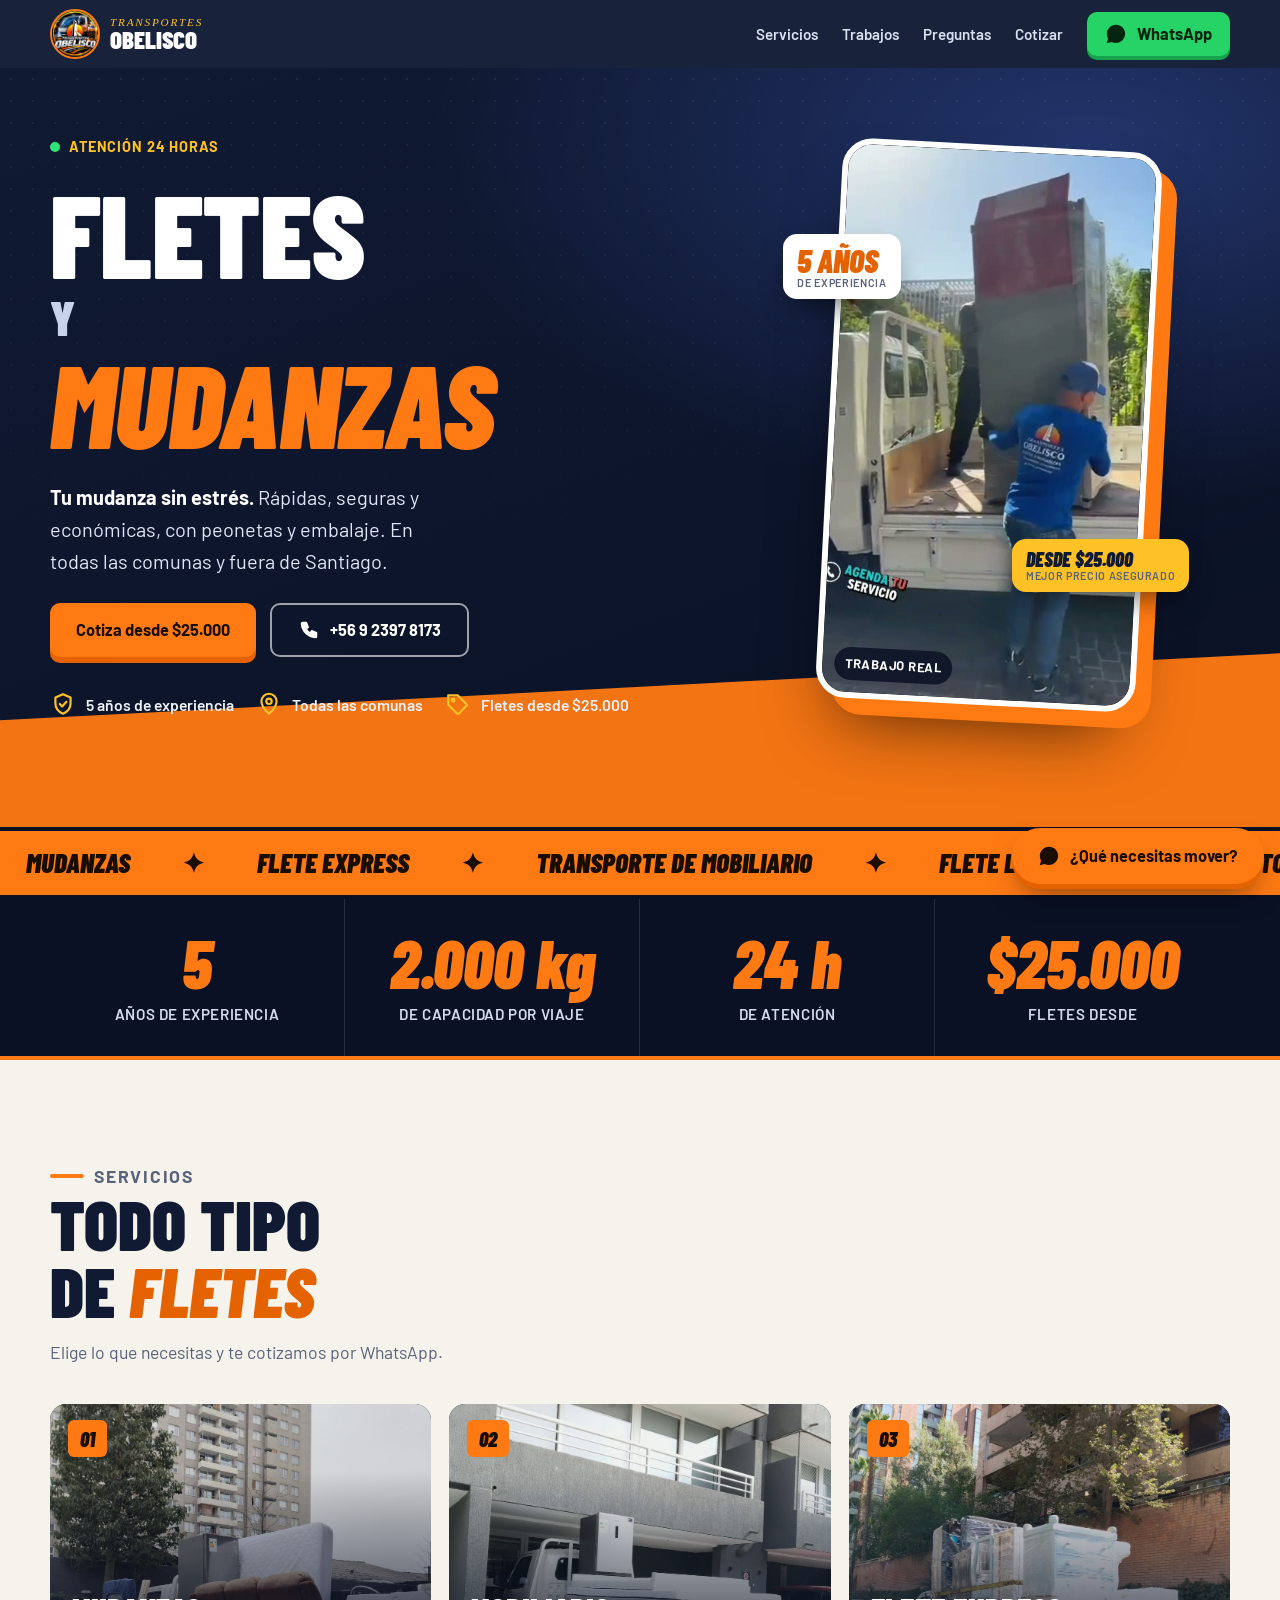
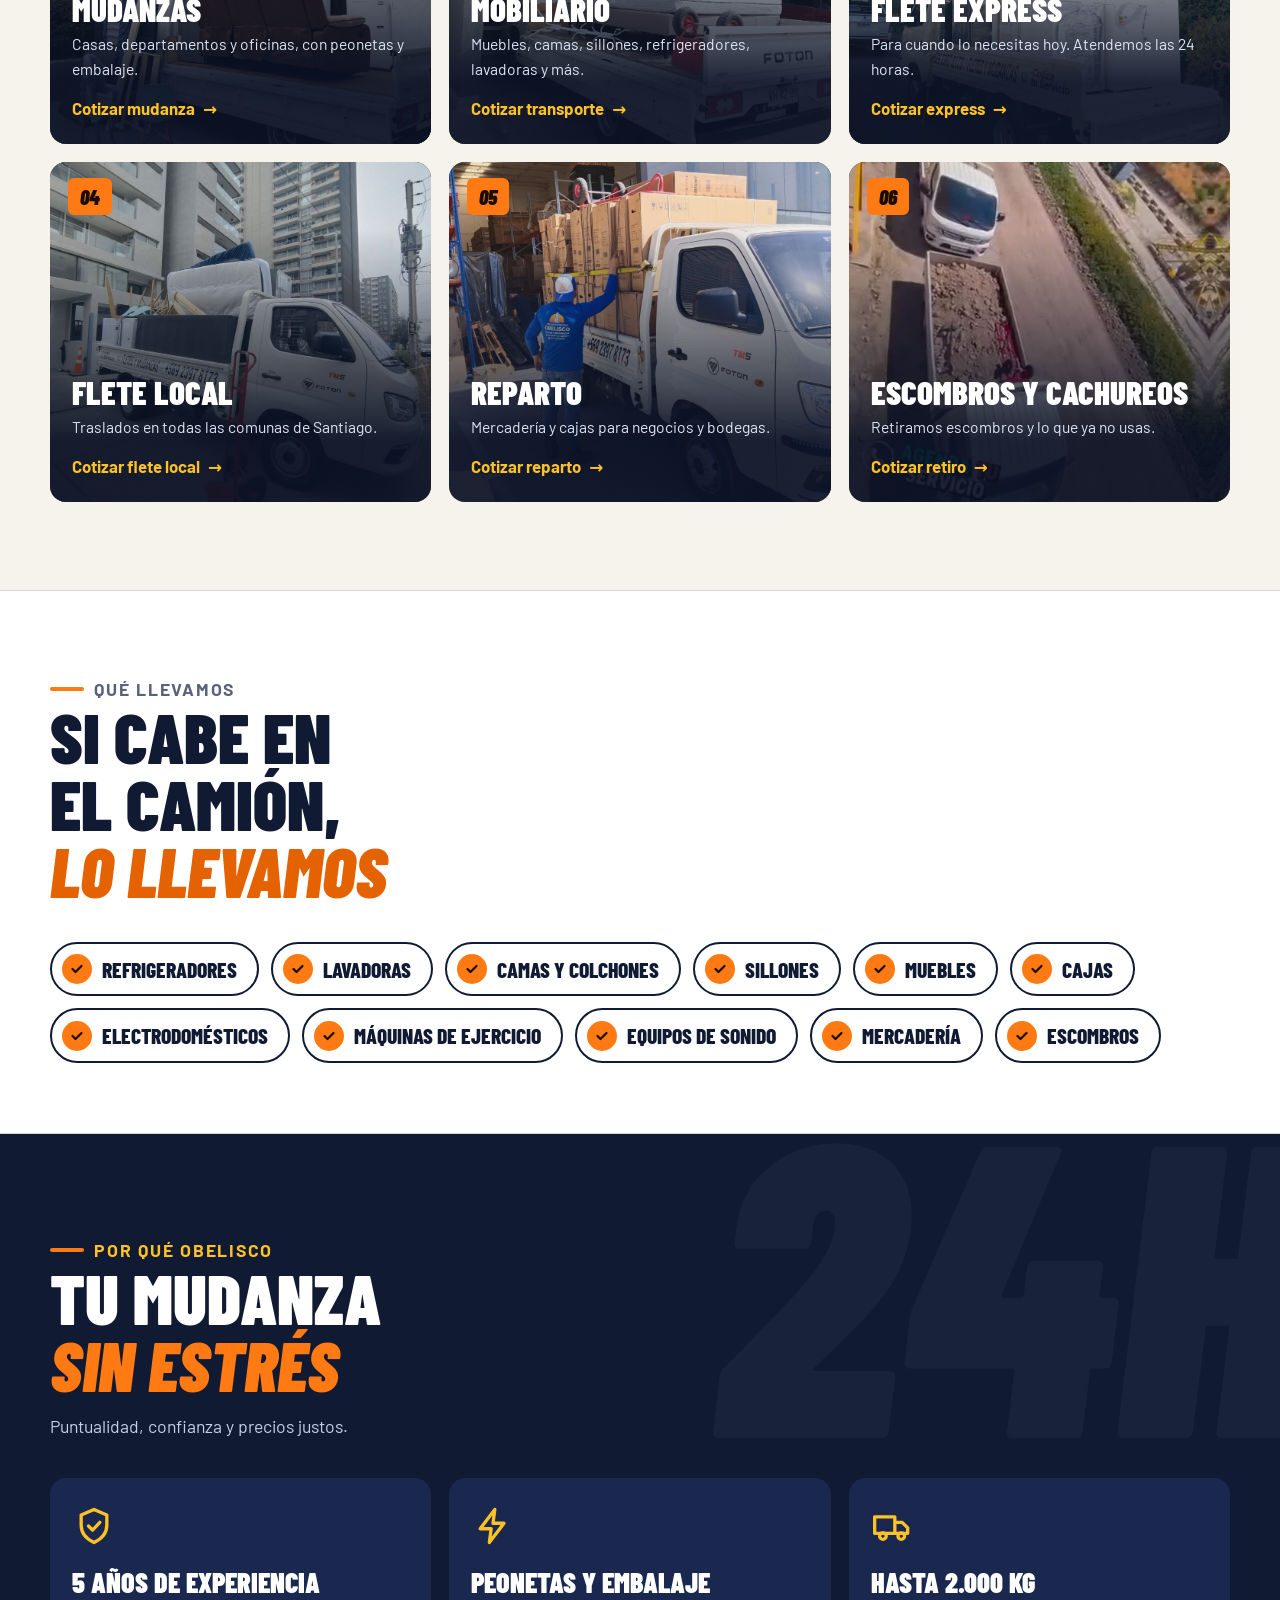
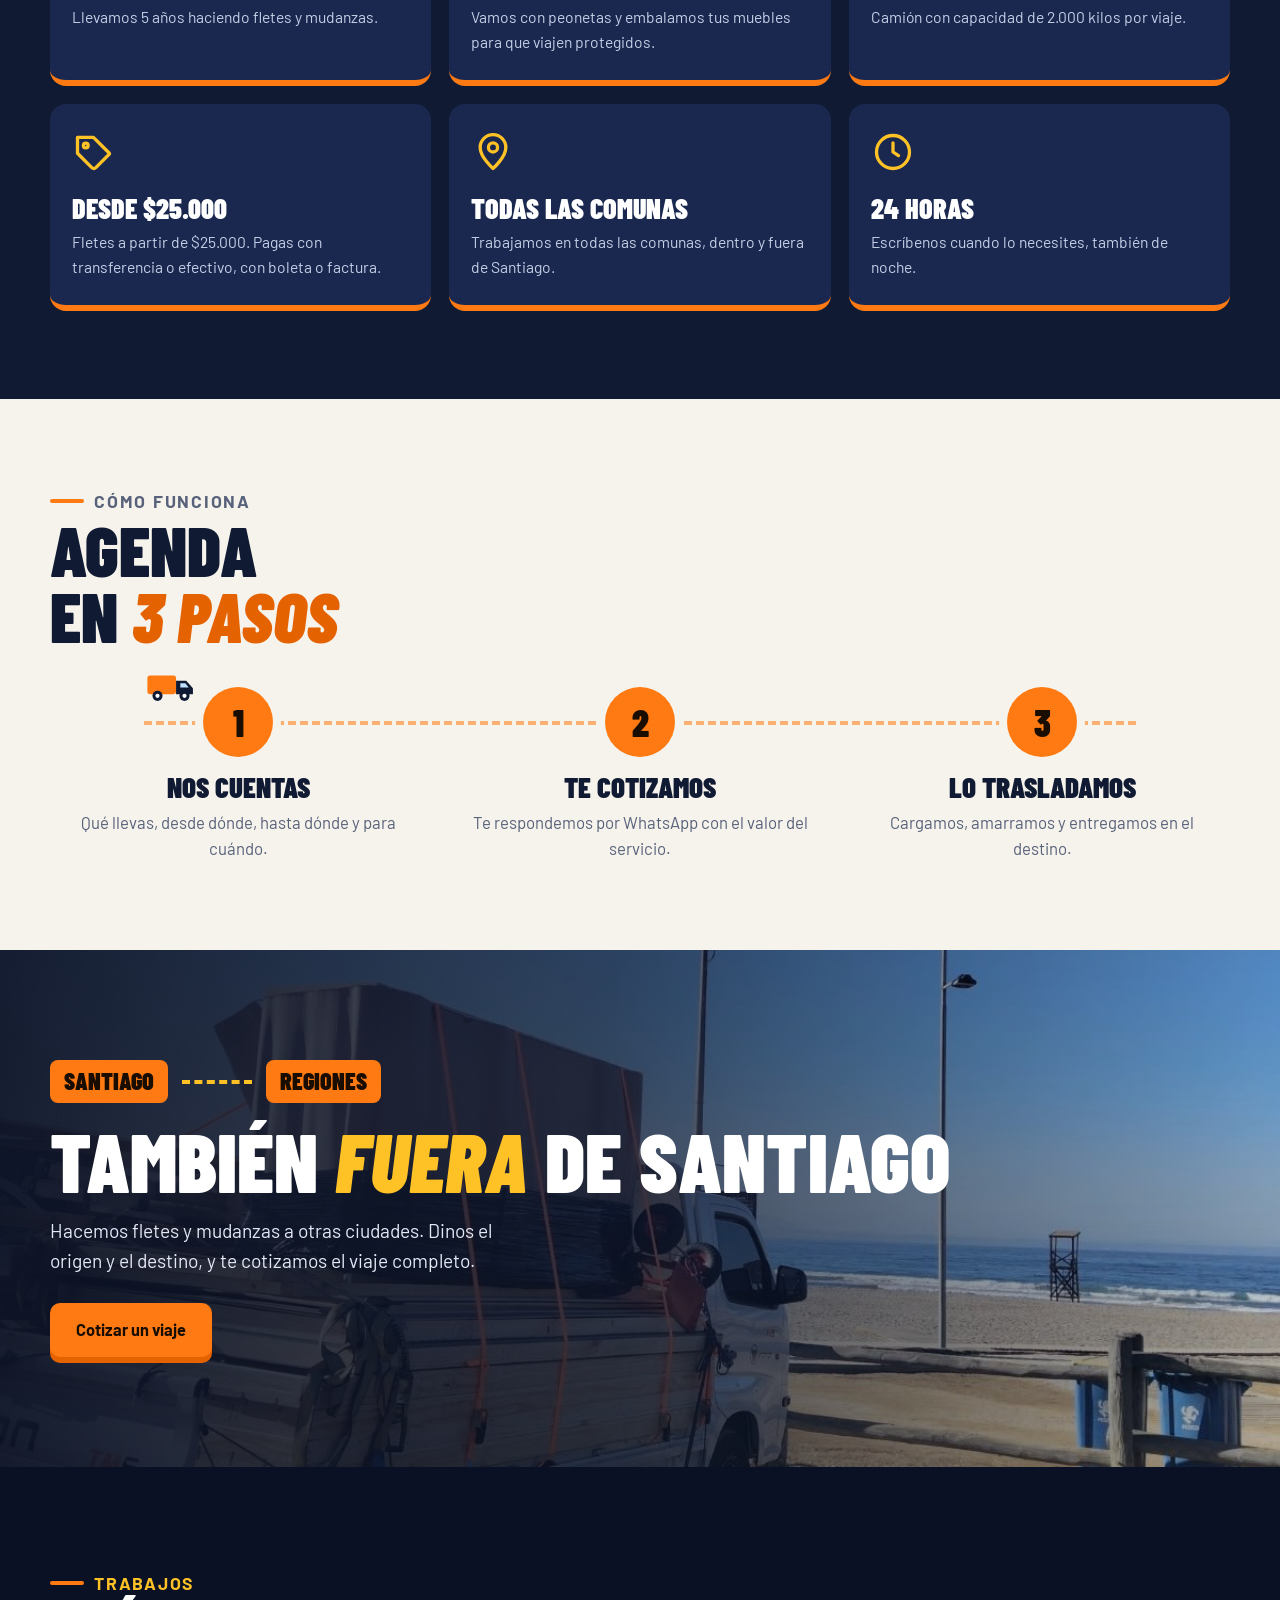
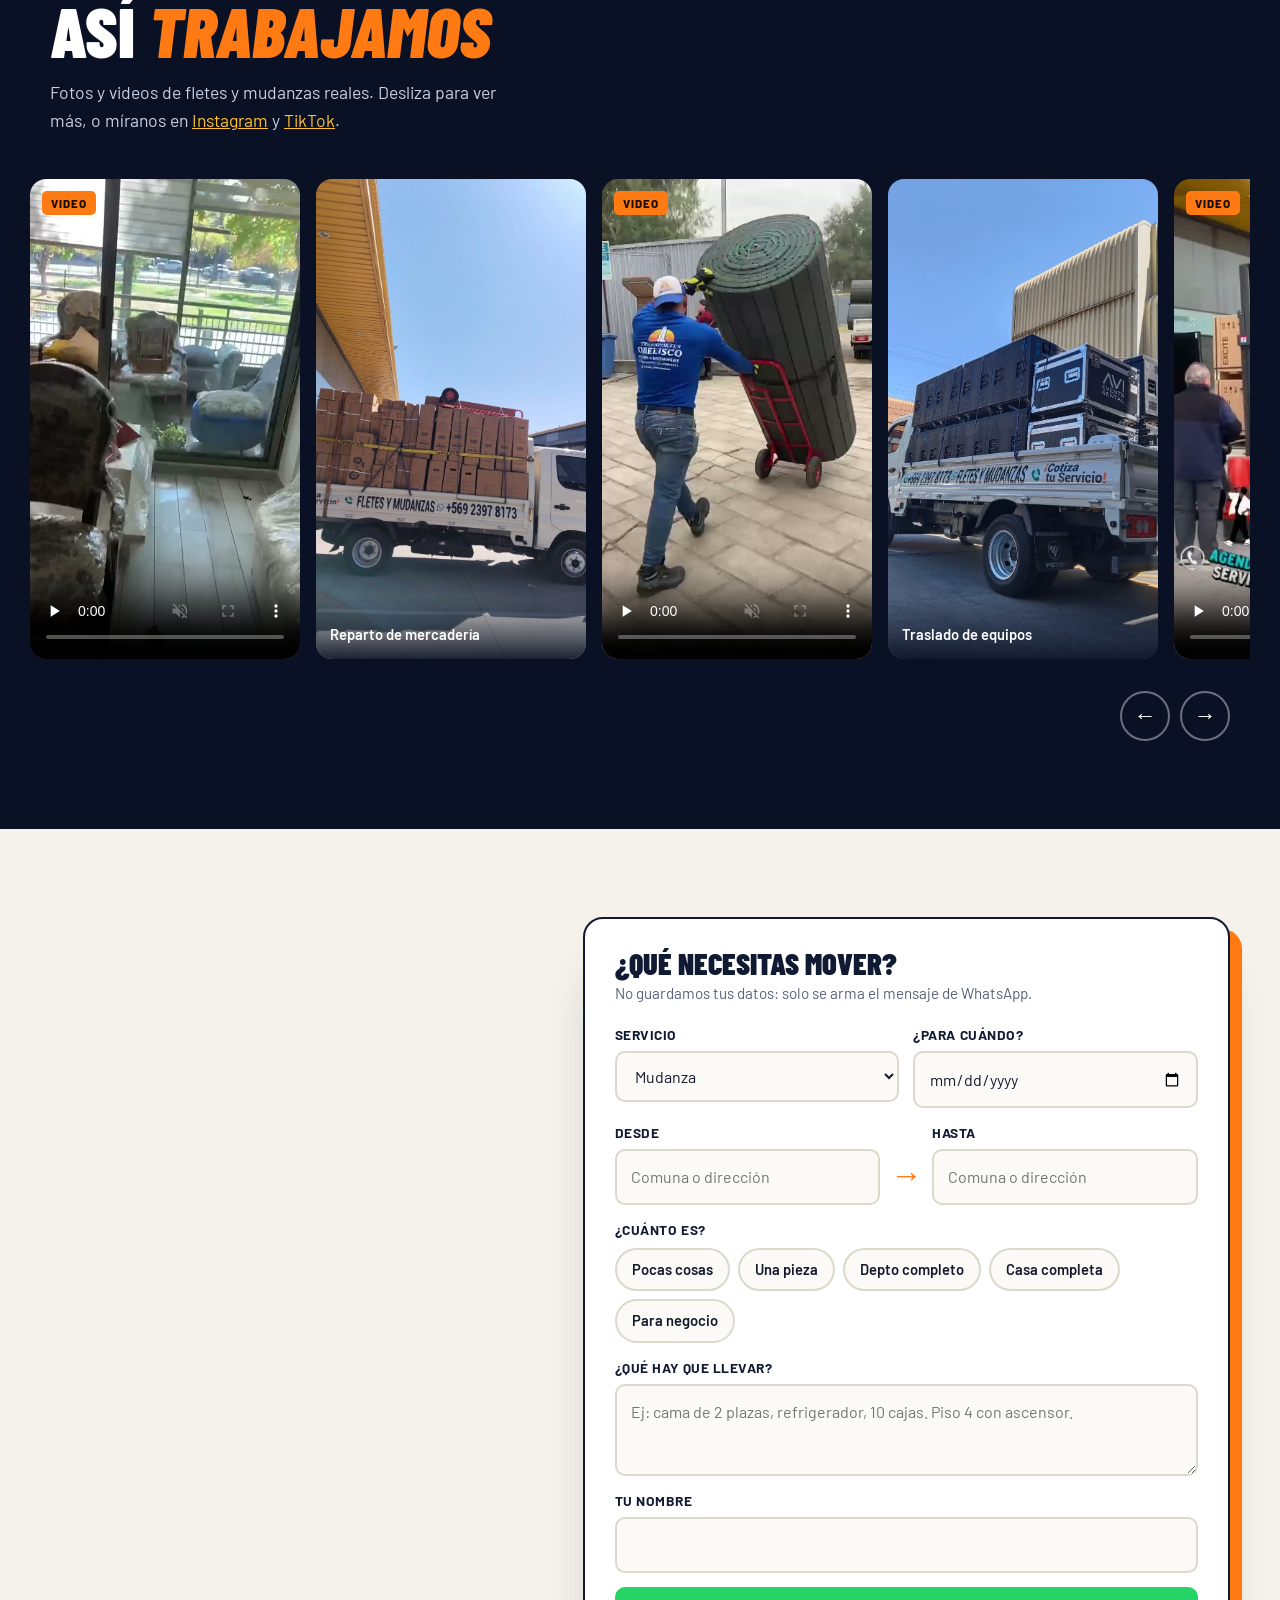
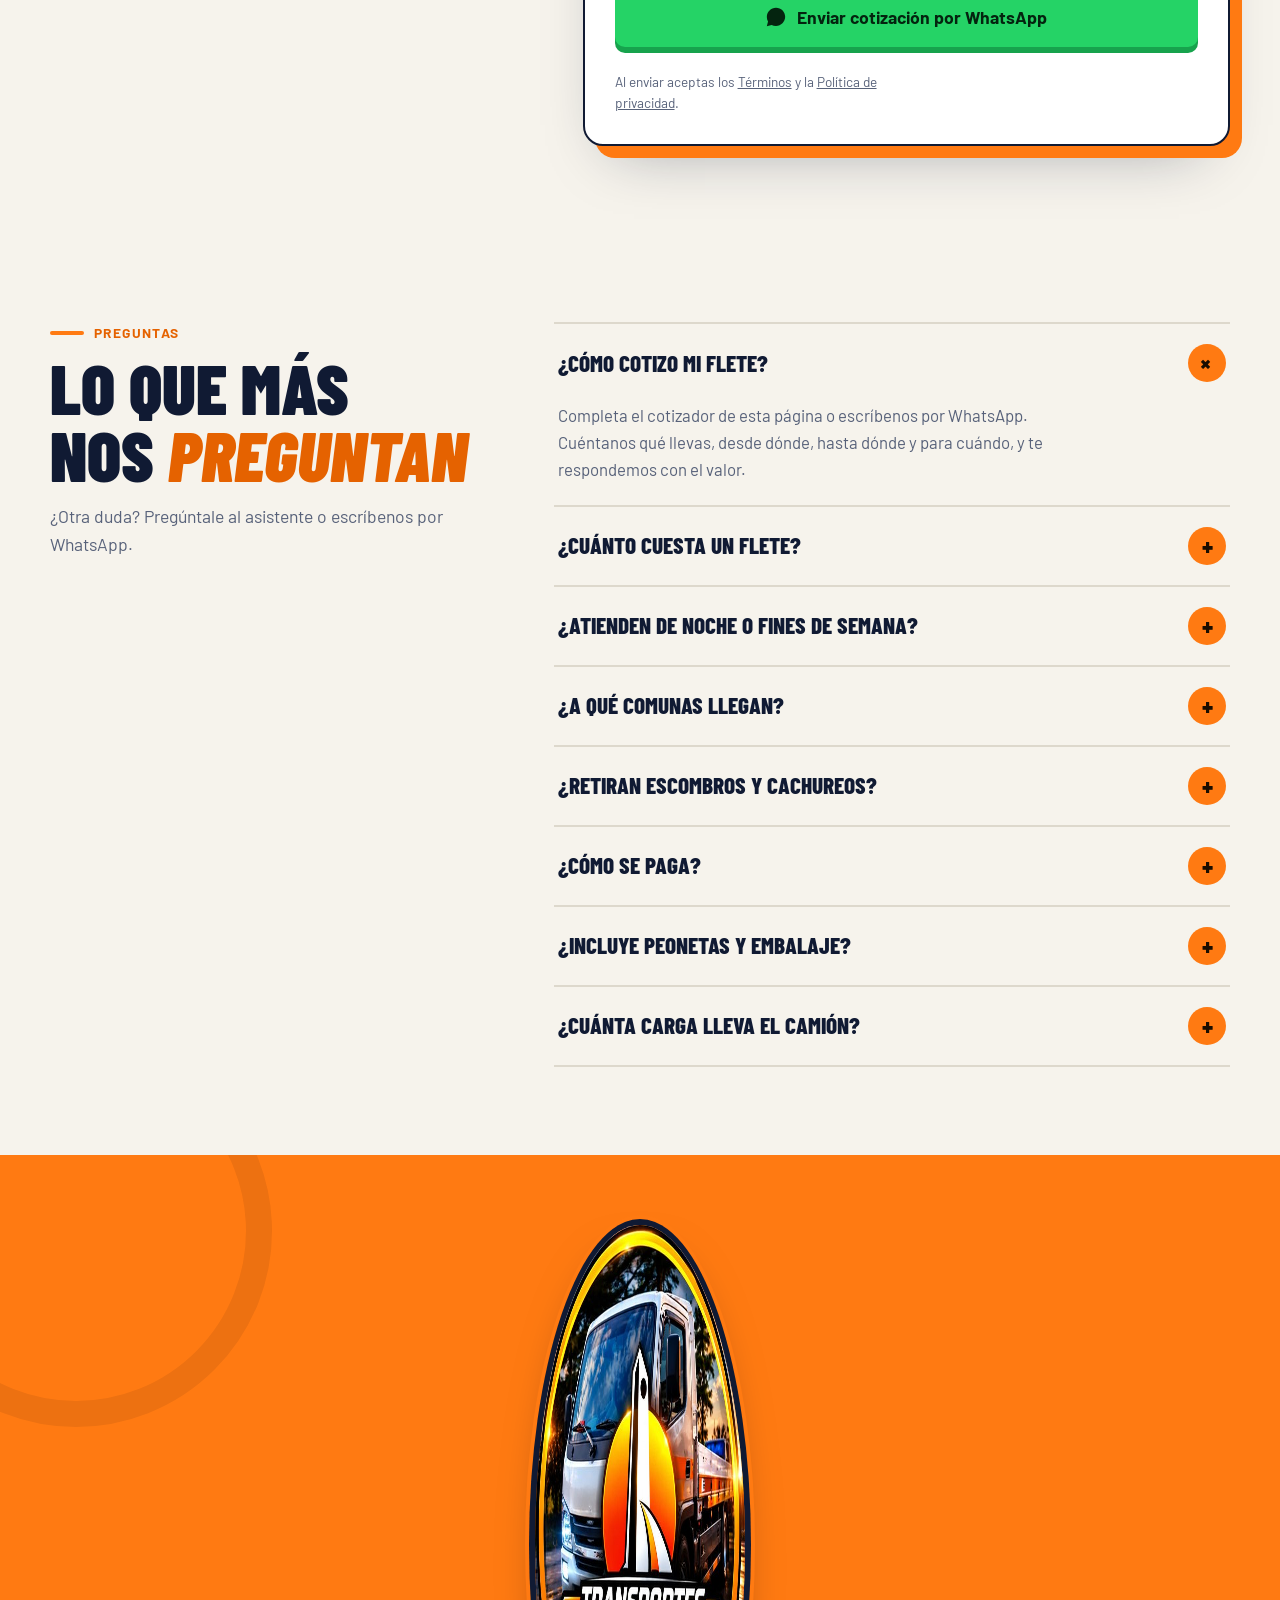
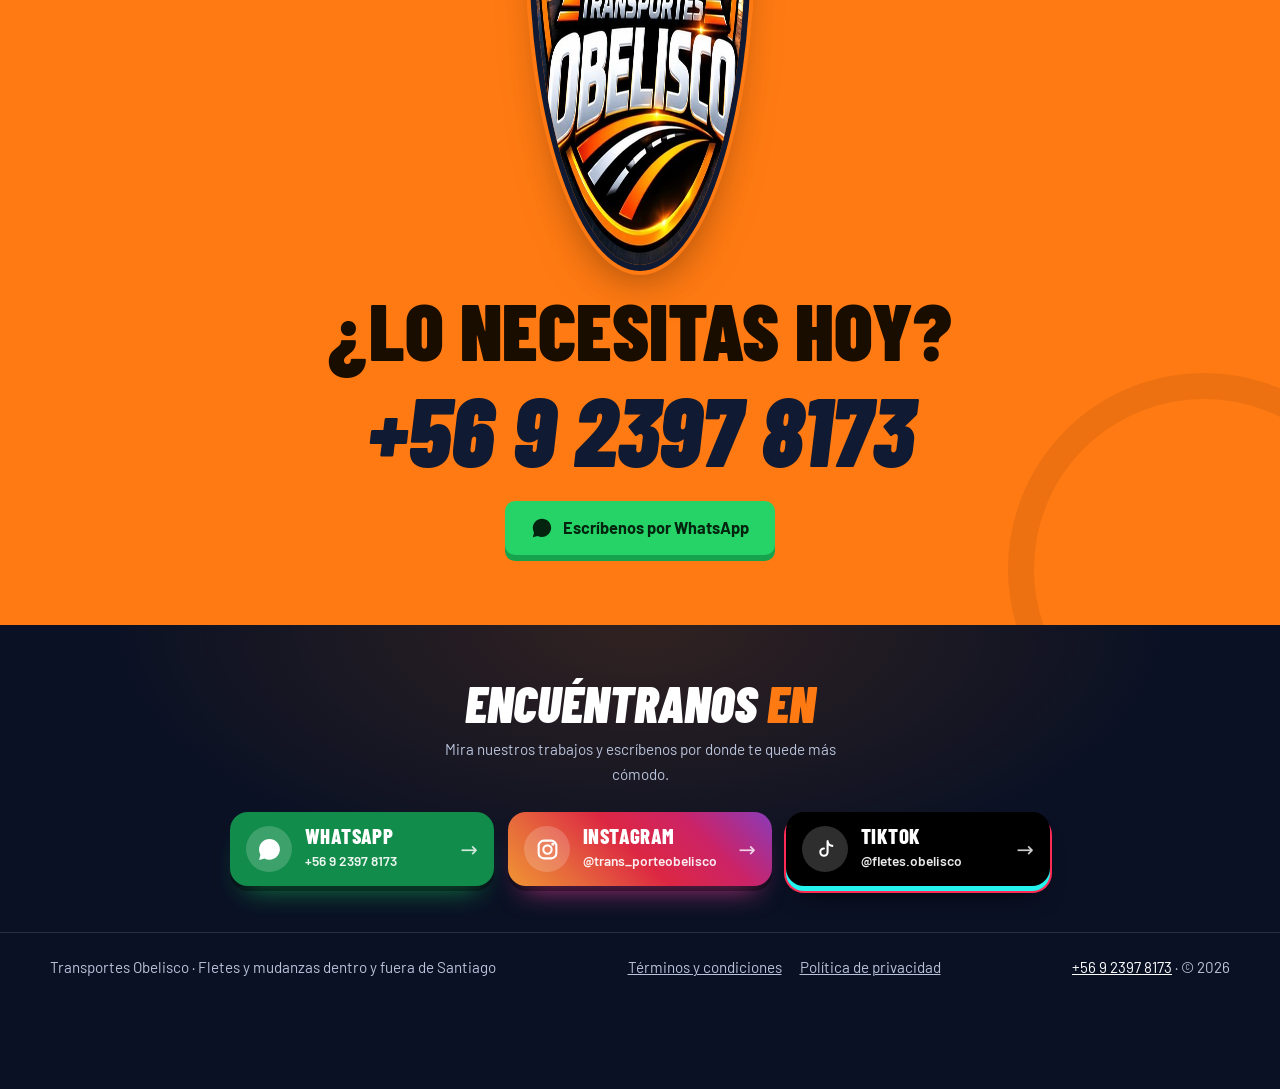
==== commit f43474a3: "Pie «Encuéntranos en» con botones de redes, términos y política de privacidad Co-Authored-By: Claude" ====
--- a/index.html
+++ b/index.html
@@ -169,10 +169,6 @@
 
 /* ---------- insignia grande ---------- */
 .sello-grande{width:min(210px,50vw);border-radius:50%;box-shadow:0 0 0 6px var(--marino),0 0 0 10px var(--naranja),0 24px 50px -18px rgba(0,0,0,.6);margin:0 auto 26px}
-.redes{display:flex;gap:10px;flex-wrap:wrap}
-.redes a{display:inline-flex;align-items:center;gap:8px;font-weight:700;text-decoration:none;border:2px solid rgba(255,255,255,.35);border-radius:999px;padding:7px 16px;color:#fff}
-.redes a:hover{background:var(--naranja);border-color:var(--naranja);color:#190d00}
-.redes svg{width:20px;height:20px;fill:none;stroke:currentColor;stroke-width:2}
 
 /* ---------- barra de avance ---------- */
 .avance{position:fixed;left:0;top:0;height:4px;width:0;background:linear-gradient(90deg,var(--naranja),var(--sol));z-index:70}
@@ -234,9 +230,36 @@
 .cierre a.tel{display:inline-block;margin:14px 0 24px;font-family:var(--display);font-weight:900;font-style:italic;font-size:clamp(2.6rem,9vw,6rem);line-height:1;text-decoration:none;color:var(--marino)}
 .cierre .btn-wa{position:relative;z-index:1}
 
-footer{background:var(--marino2);color:#b9c3db;padding:30px 0 110px;font-size:.95rem}
-footer .wrap{display:flex;flex-wrap:wrap;justify-content:space-between;gap:12px;align-items:center}
+footer{background:var(--marino2);color:#b9c3db;padding:0 0 110px;font-size:.95rem}
 footer a{color:#fff}
+.encuentranos{padding:54px 0 46px;text-align:center;background:
+  radial-gradient(60% 120% at 50% 0%,rgba(255,122,18,.16),transparent 70%),var(--marino2)}
+.encuentranos h2{color:#fff;font-size:clamp(2rem,6vw,3.2rem);font-style:italic}
+.encuentranos h2 em{font-style:inherit;color:var(--naranja)}
+.encuentranos > .wrap > p{margin:10px auto 26px;max-width:46ch;color:#b9c3db}
+.red-lista{display:grid;grid-template-columns:repeat(auto-fit,minmax(215px,1fr));gap:14px;max-width:820px;margin:0 auto;padding:0;list-style:none}
+.red{display:flex;align-items:center;gap:13px;text-align:left;text-decoration:none;color:#fff;border-radius:18px;padding:13px 16px;min-height:74px;
+  background:var(--c);box-shadow:0 5px 0 rgba(0,0,0,.35),0 18px 28px -16px var(--c);transition:transform .16s ease,box-shadow .16s ease,filter .16s ease}
+.red:hover{transform:translateY(-3px);filter:brightness(1.08)}
+.red:active{transform:translateY(3px);box-shadow:0 2px 0 rgba(0,0,0,.35)}
+.red:focus-visible{outline:3px solid #fff;outline-offset:3px}
+.red .ic{flex:none;width:46px;height:46px;border-radius:50%;background:rgba(255,255,255,.18);display:grid;place-items:center}
+.red .ic svg{width:25px;height:25px;fill:none;stroke:#fff;stroke-width:2;stroke-linecap:round;stroke-linejoin:round}
+.red .ic svg.lleno{fill:#fff;stroke:none}
+.red b{display:block;font:800 1.3rem/1 var(--display);text-transform:uppercase;letter-spacing:.4px}
+.red small{display:block;font-size:.86rem;font-weight:600;opacity:.92;margin-top:3px}
+.red .fl{margin-left:auto;font-size:1.3rem;opacity:.8;transition:transform .16s ease}
+.red:hover .fl{transform:translateX(4px)}
+.red-wa{--c:#128c4a}
+.red-ig{--c:#c13584;background:linear-gradient(45deg,#f09433 0%,#e6683c 22%,#dc2743 48%,#cc2366 72%,#8a3ab9 100%)}
+.red-tt{--c:#000;background:#000;box-shadow:0 5px 0 #25f4ee,0 5px 0 2px #fe2c55,0 18px 28px -16px #000}
+.red-fb{--c:#1877f2}
+.pie-base{border-top:1px solid rgba(255,255,255,.12);padding:22px 0 0}
+.pie-base .wrap{display:flex;flex-wrap:wrap;justify-content:space-between;gap:10px 22px;align-items:center}
+.pie-legal{display:flex;flex-wrap:wrap;gap:6px 18px}
+.pie-legal a{color:#b9c3db}
+.pie-legal a:hover{color:#fff}
+@media (prefers-reduced-motion:reduce){.red,.red .fl{transition:none}}
 .fab{position:fixed;right:16px;bottom:16px;z-index:60;min-height:56px;border-radius:999px;box-shadow:0 5px 0 var(--naranja2),0 16px 30px -10px rgba(0,0,0,.55)}
 
 .aparece{opacity:0;transform:translateY(22px);transition:opacity .7s ease,transform .7s cubic-bezier(.2,.8,.2,1)}
@@ -454,6 +477,7 @@
         <input id="cNombre" autocomplete="name"></label>
       <p class="aviso" id="cAviso" role="status"></p>
       <button class="btn btn-wa" type="submit"><svg aria-hidden="true"><use href="#wa"/></svg>Enviar cotización por WhatsApp</button>
+      <p class="todo" style="margin:10px 0 0;font-size:.85rem;color:var(--muted)">Al enviar aceptas los <a href="terminos.html" target="_blank" rel="noopener">Términos</a> y la <a href="privacidad.html" target="_blank" rel="noopener">Política de privacidad</a>.</p>
     </form>
   </div>
 </div></section>
@@ -481,11 +505,22 @@
 </div></section>
 </main>
 
-<footer><div class="wrap">
+<footer>
+<div class="encuentranos"><div class="wrap">
+  <h2>Encuéntranos <em>en</em></h2>
+  <p>Mira nuestros trabajos y escríbenos por donde te quede más cómodo.</p>
+  <ul class="red-lista">
+    <li><a class="red red-wa" href="https://wa.me/56923978173?text=Hola%2C%20vi%20su%20p%C3%A1gina%20web%20y%20quiero%20cotizar%20un%20flete" target="_blank" rel="noopener"><span class="ic"><svg class="lleno" aria-hidden="true"><use href="#wa"/></svg></span><span><b>WhatsApp</b><small>+56 9 2397 8173</small></span><span class="fl" aria-hidden="true">&rarr;</span></a></li>
+    <li><a class="red red-ig" href="https://www.instagram.com/trans_porteobelisco/" target="_blank" rel="noopener"><span class="ic"><svg aria-hidden="true"><use href="#i-ig"/></svg></span><span><b>Instagram</b><small>@trans_porteobelisco</small></span><span class="fl" aria-hidden="true">&rarr;</span></a></li>
+    <li><a class="red red-tt" href="https://www.tiktok.com/@fletes.obelisco" target="_blank" rel="noopener"><span class="ic"><svg aria-hidden="true"><use href="#i-tt"/></svg></span><span><b>TikTok</b><small>@fletes.obelisco</small></span><span class="fl" aria-hidden="true">&rarr;</span></a></li>
+  </ul>
+</div></div>
+<div class="pie-base"><div class="wrap">
   <span>Transportes Obelisco · Fletes y mudanzas dentro y fuera de Santiago</span>
-  <span class="redes"><a href="https://www.instagram.com/trans_porteobelisco/" target="_blank" rel="noopener"><svg aria-hidden="true"><use href="#i-ig"/></svg>Instagram</a><a href="https://www.tiktok.com/@fletes.obelisco" target="_blank" rel="noopener"><svg aria-hidden="true"><use href="#i-tt"/></svg>TikTok @fletes.obelisco</a></span>
+  <span class="pie-legal"><a href="terminos.html">Términos y condiciones</a><a href="privacidad.html">Política de privacidad</a></span>
   <span><a href="tel:+56923978173">+56 9 2397 8173</a> · &copy; <span id="y"></span></span>
-</div></footer>
+</div></div>
+</footer>
 
 <div class="barra-movil">
   <a class="ll" href="tel:+56923978173"><svg class="ico" style="stroke:currentColor" aria-hidden="true"><use href="#i-tel"/></svg>Llamar</a>
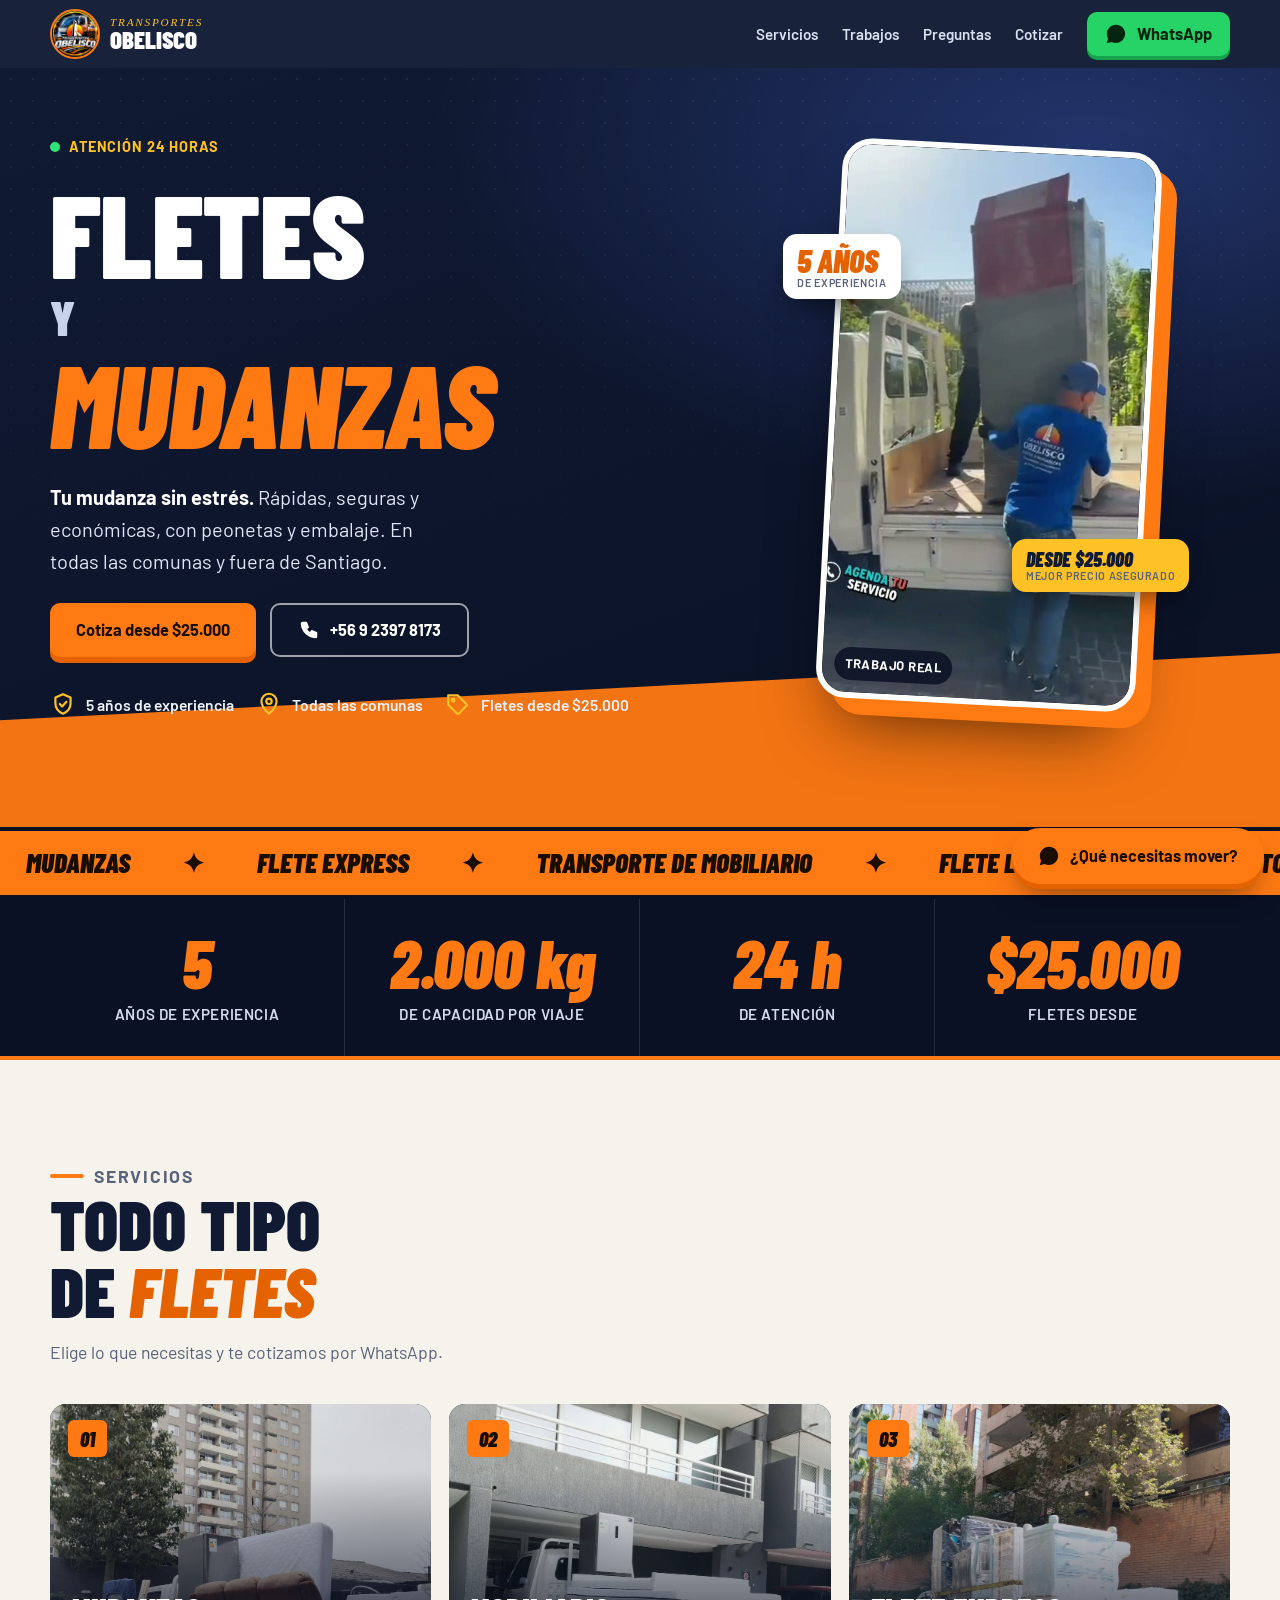
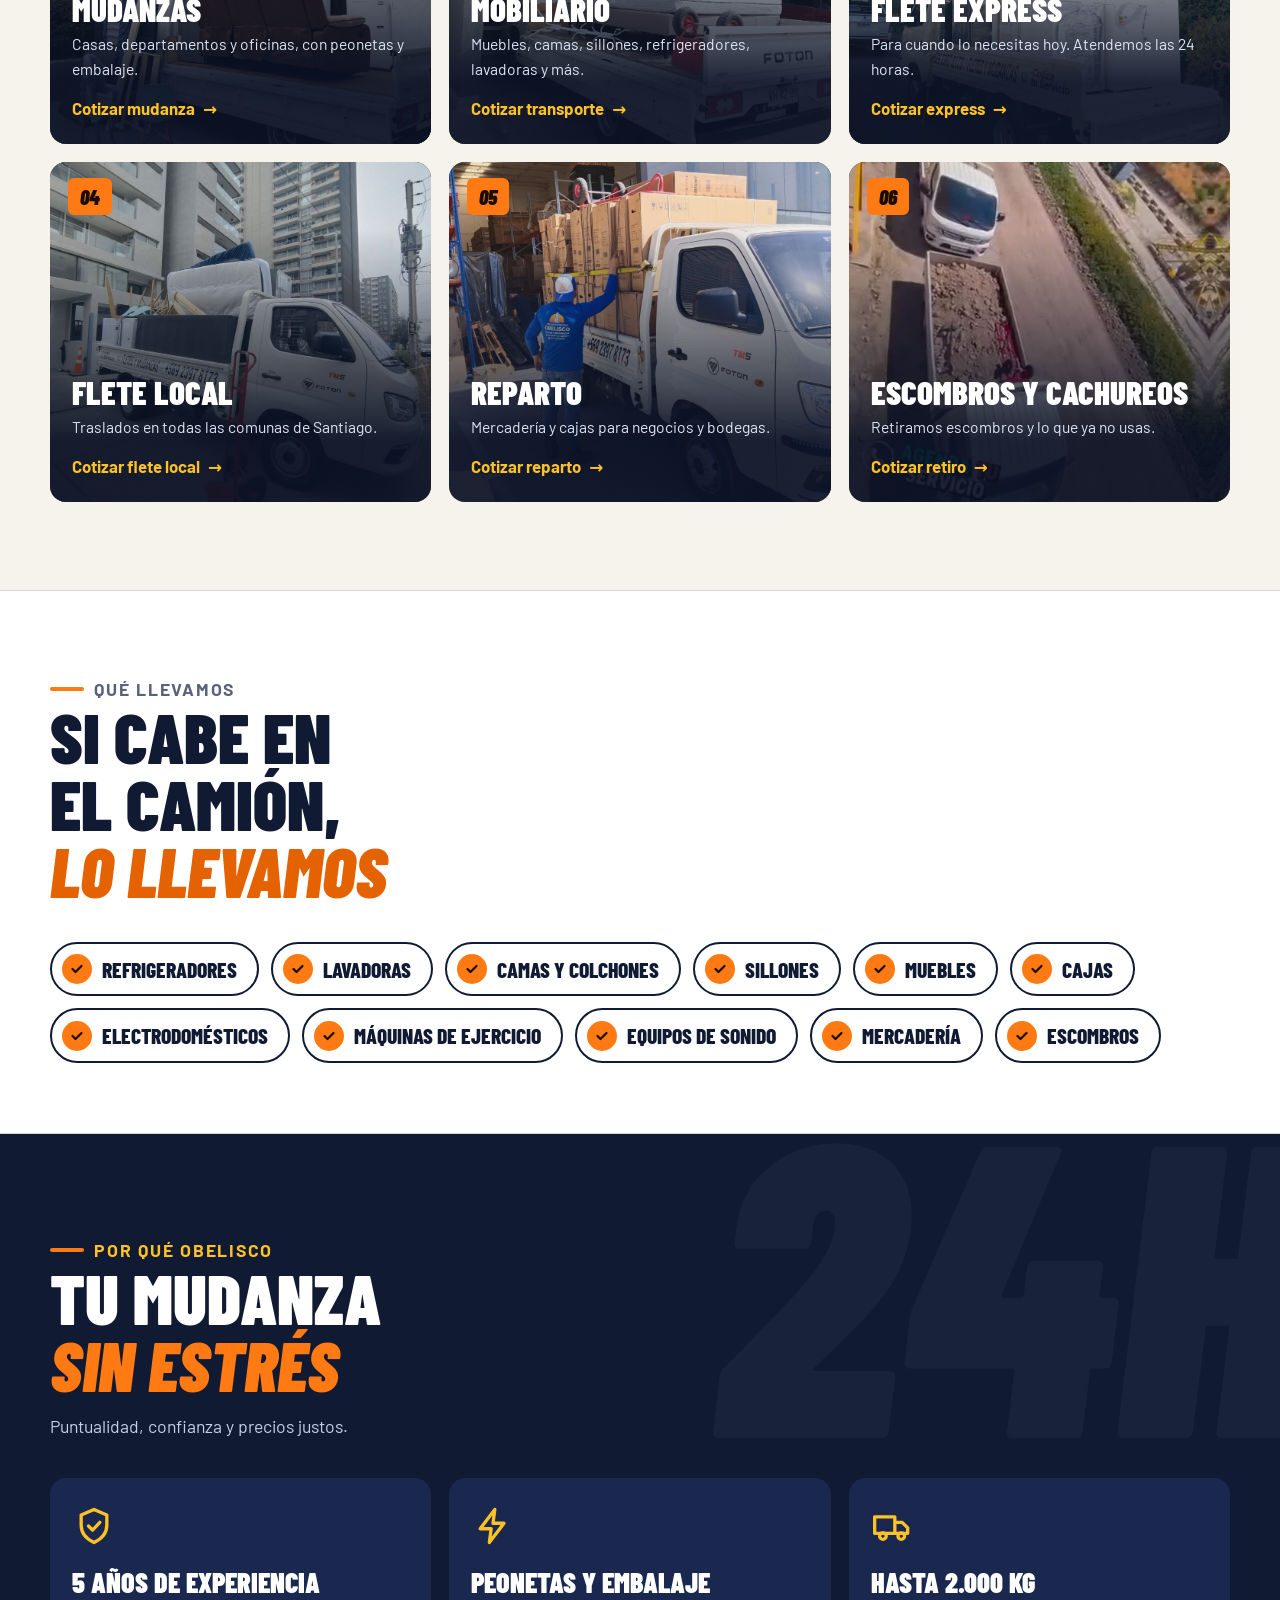
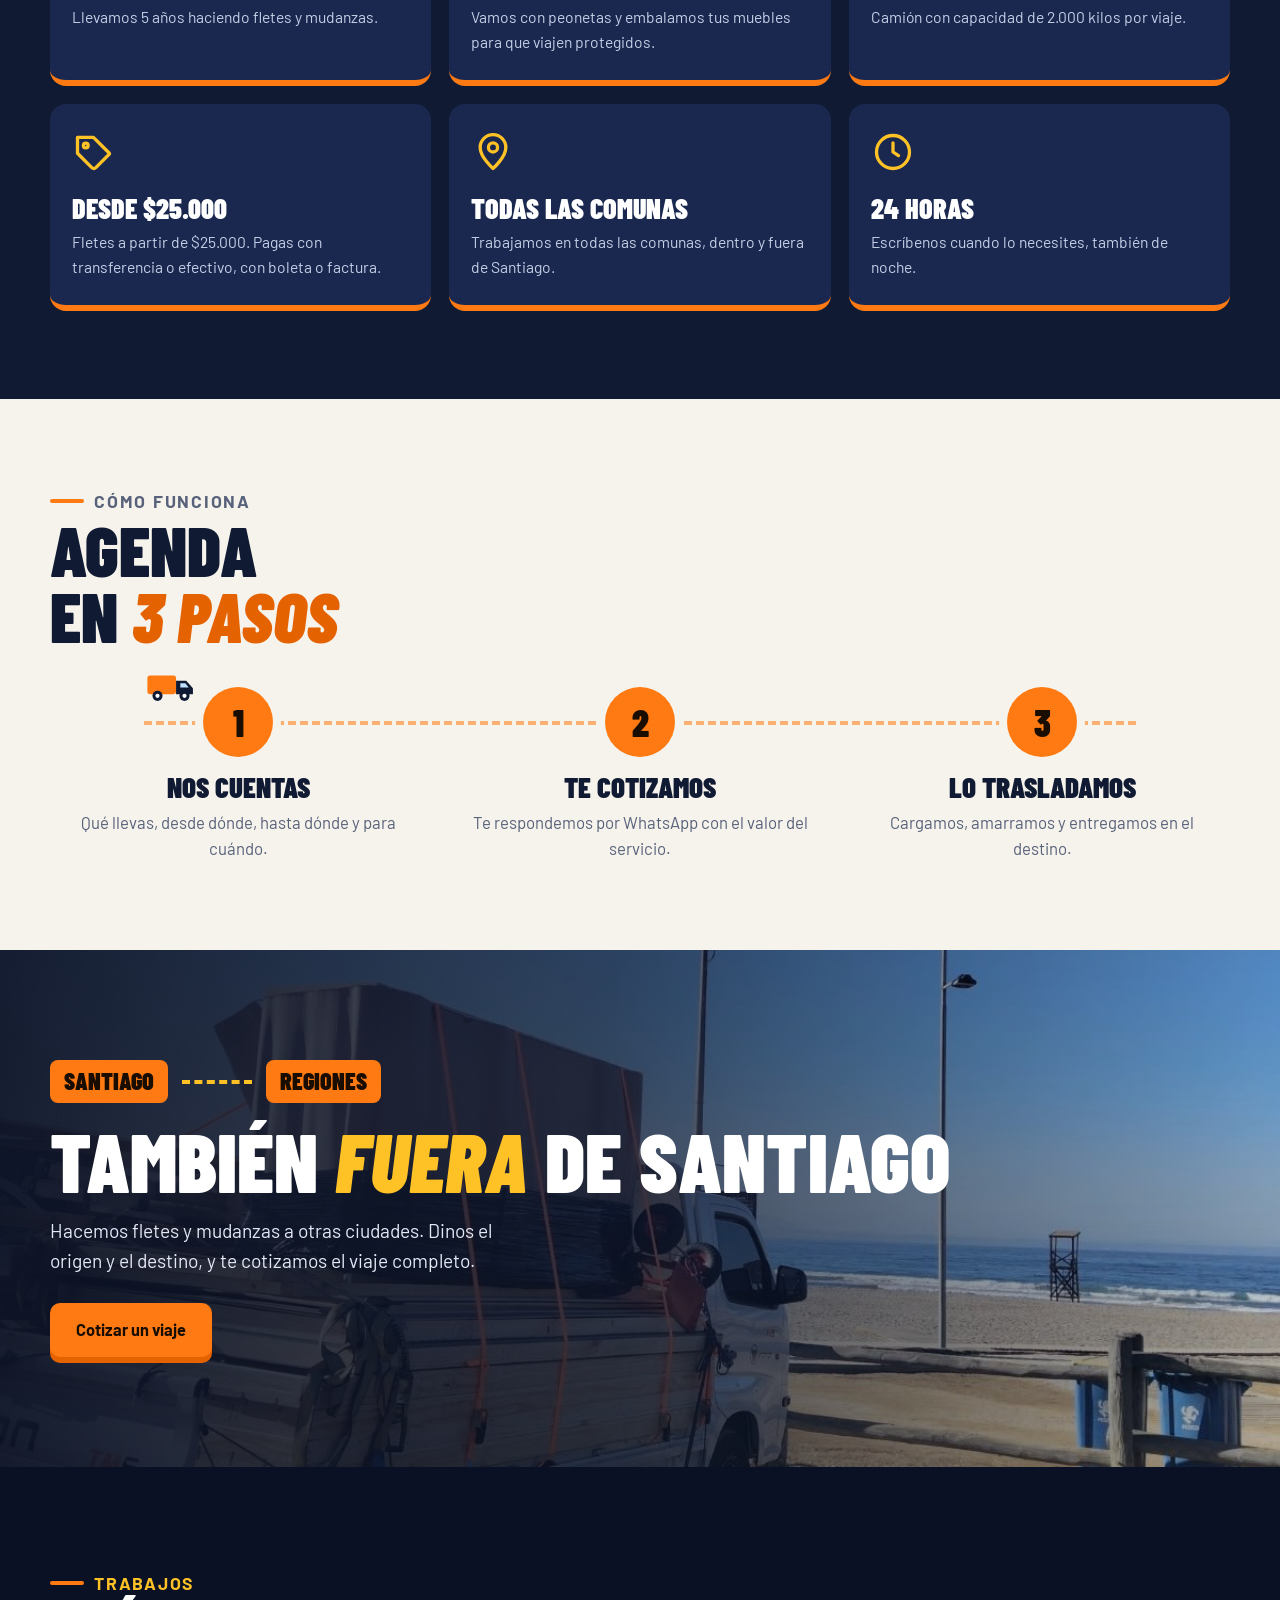
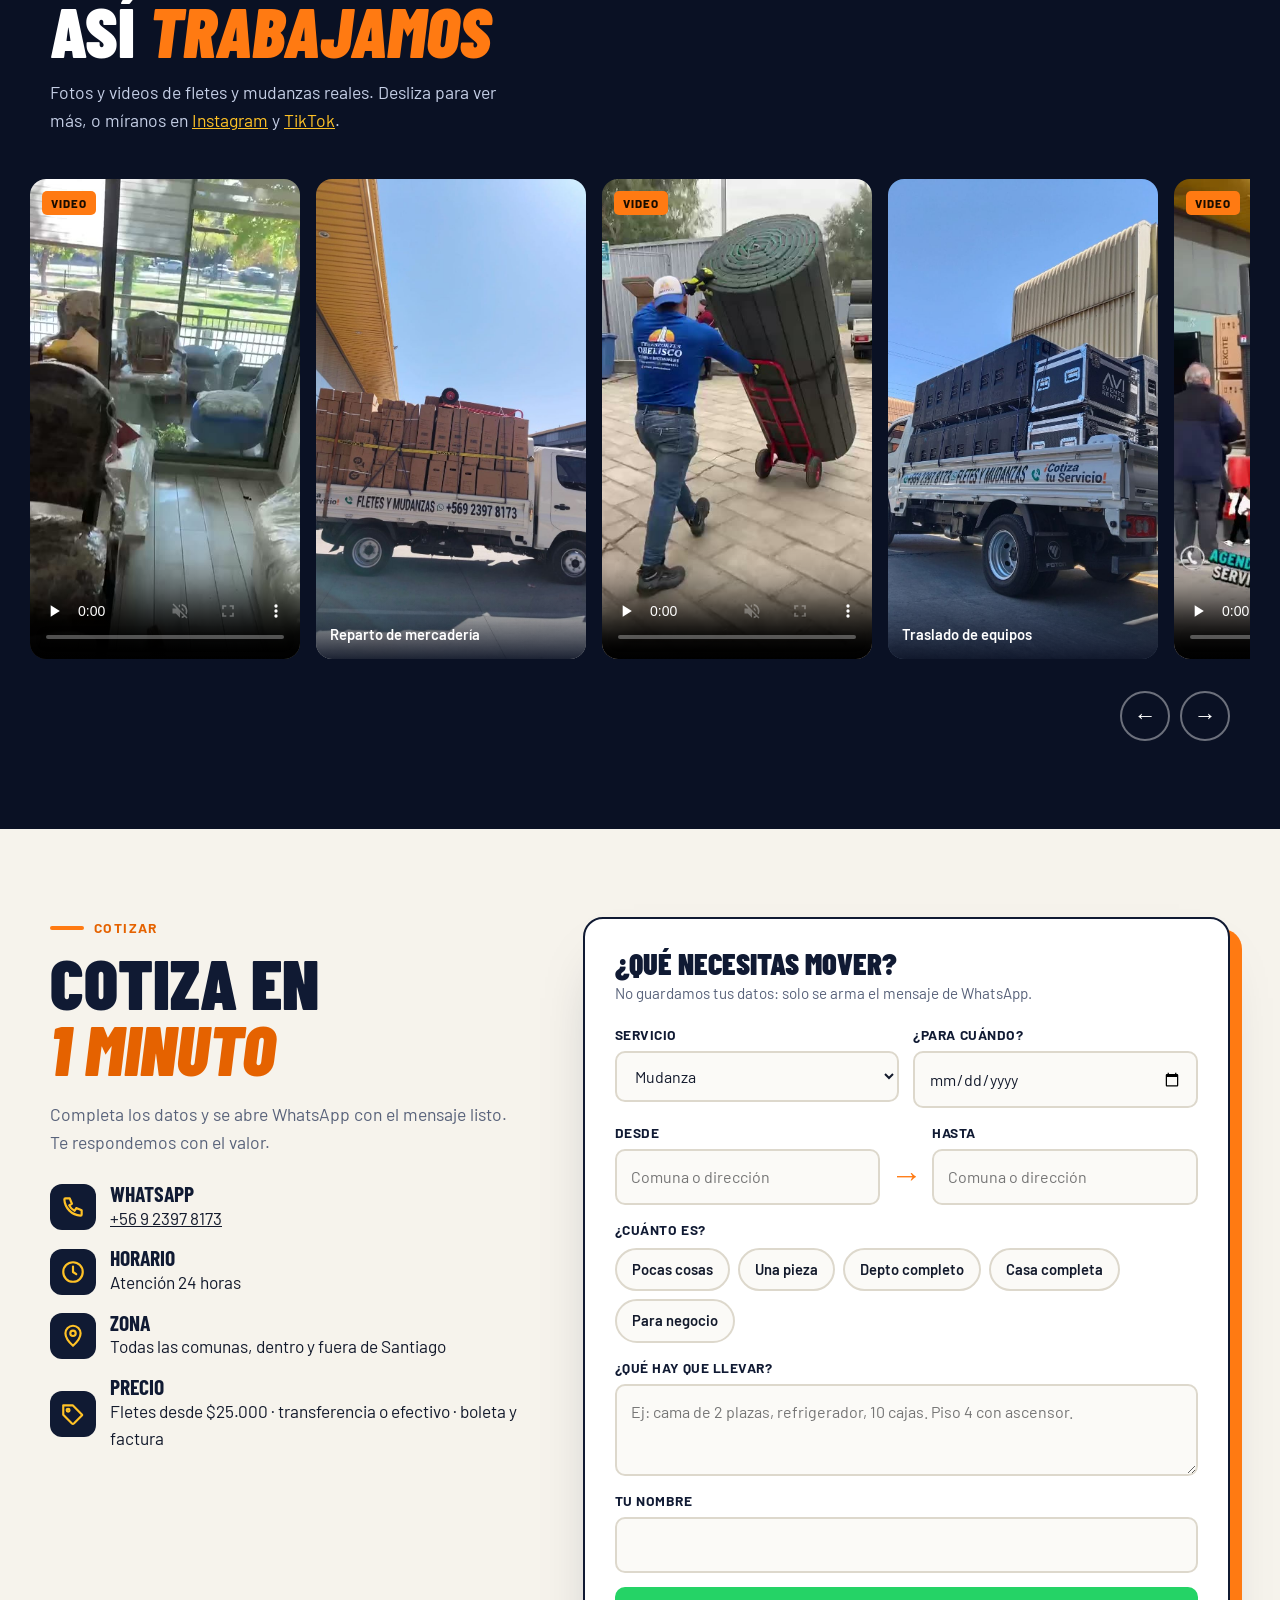
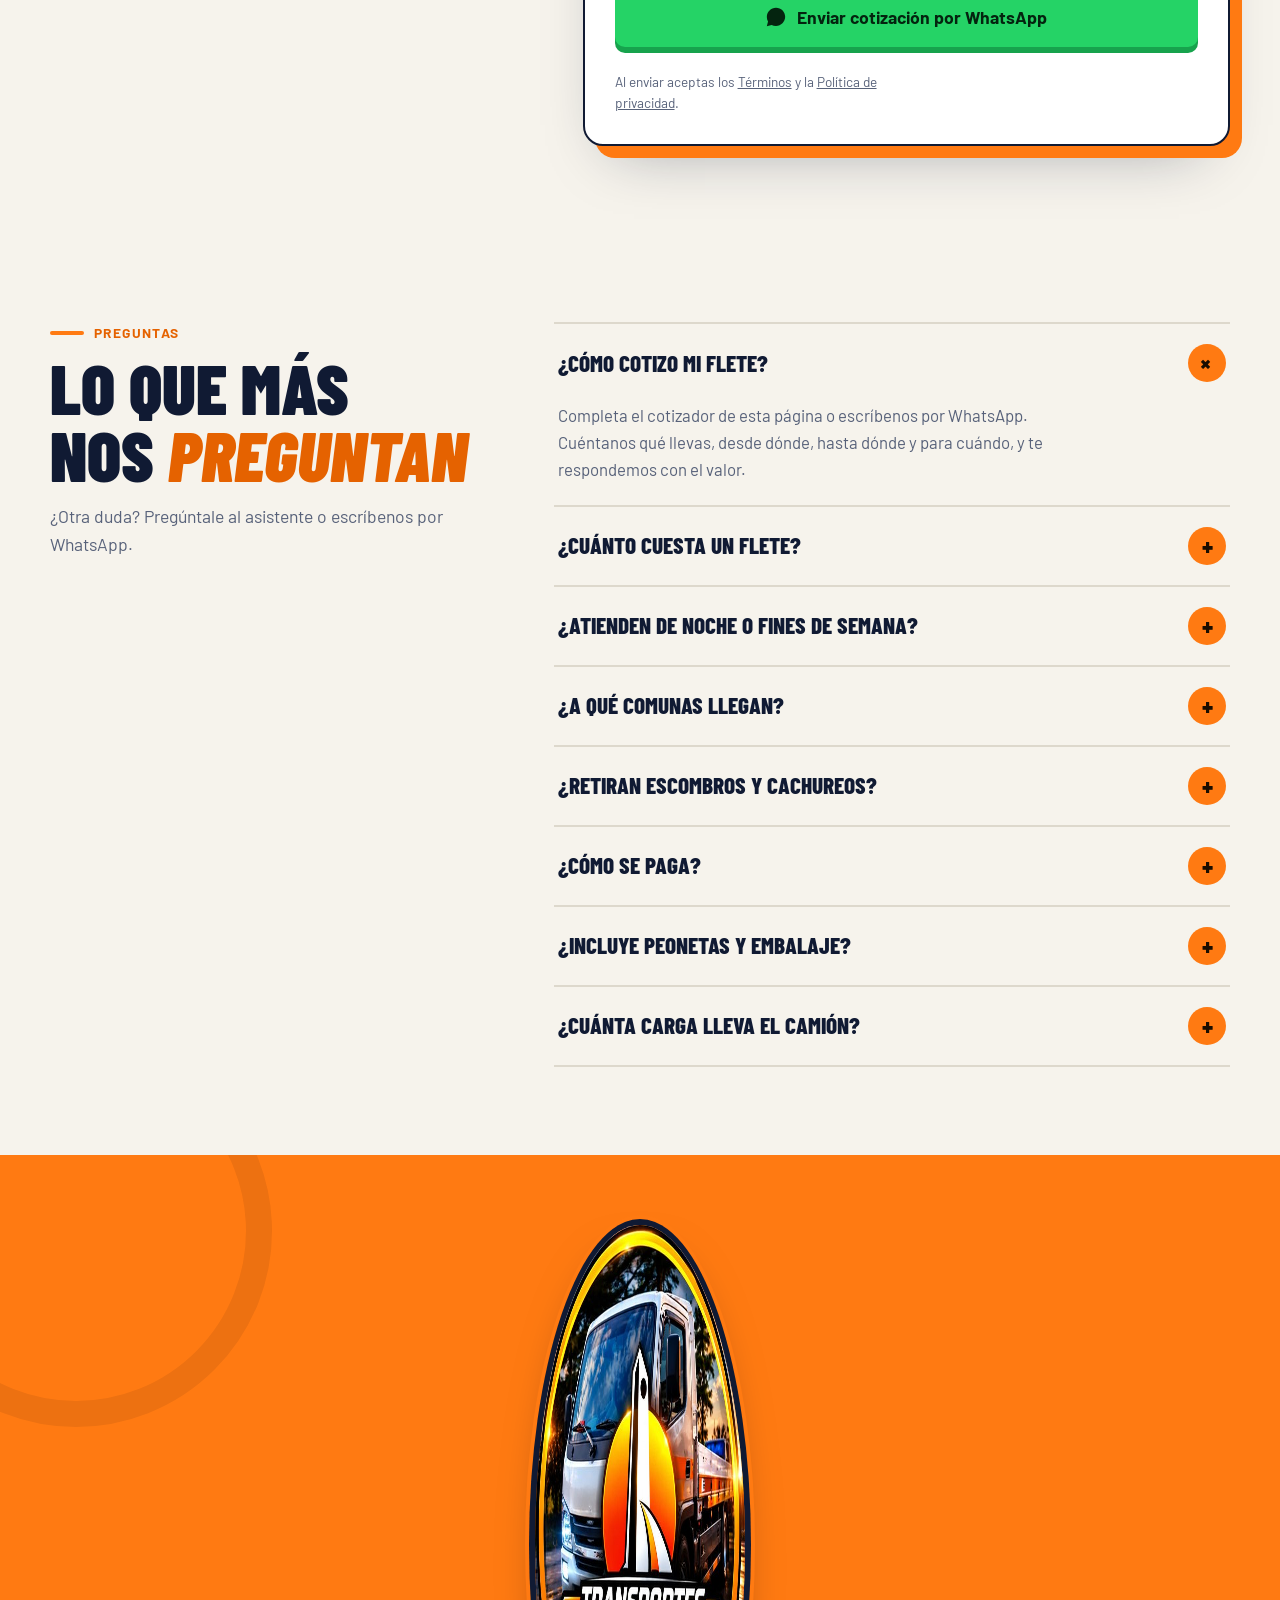
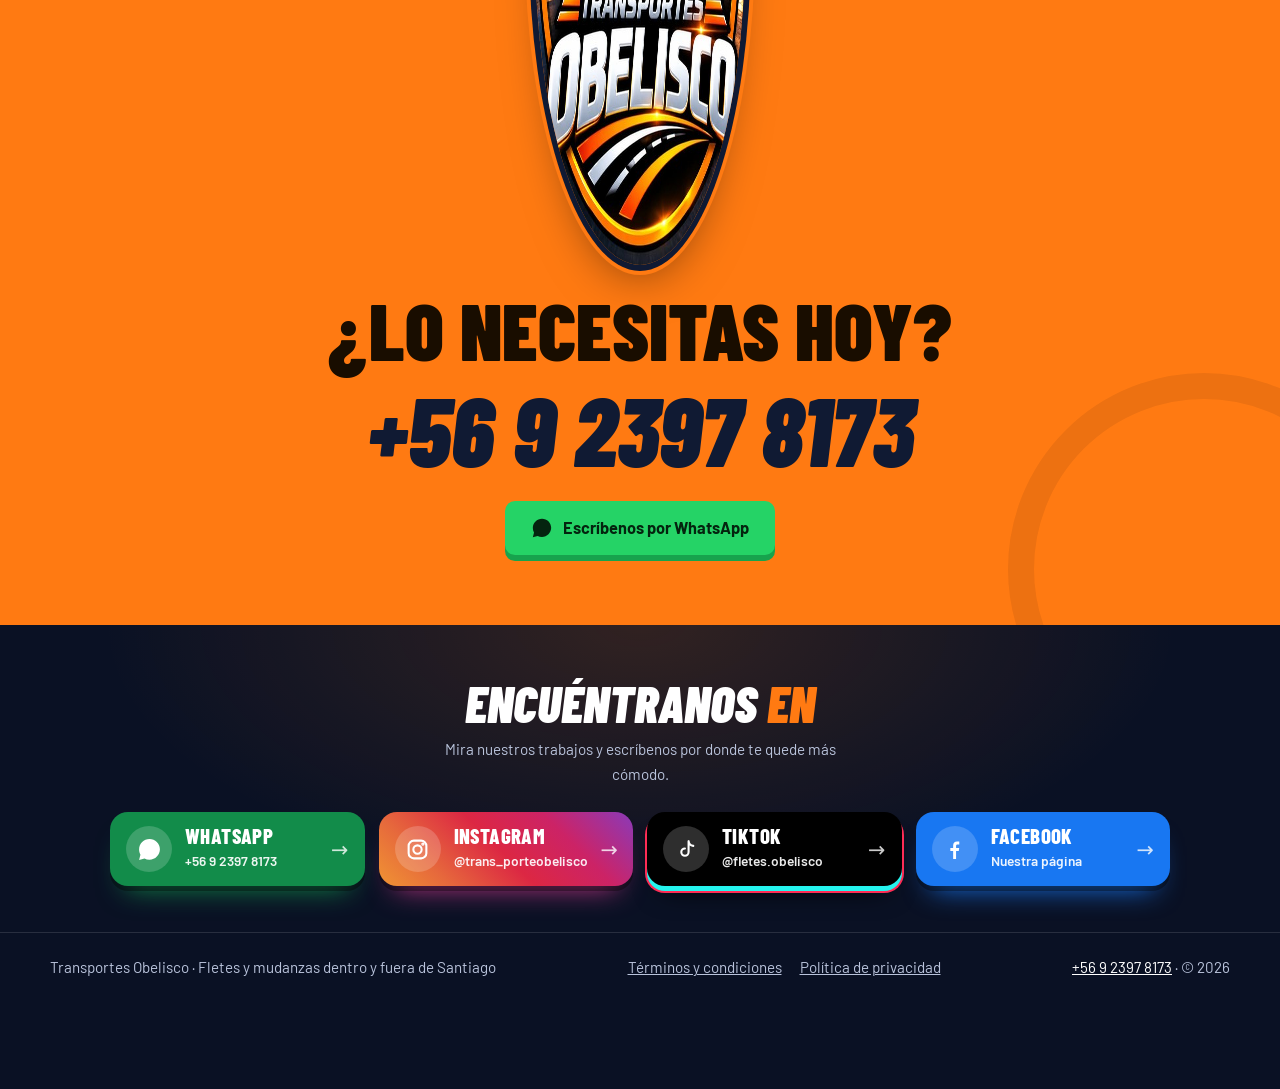
==== commit 9829a10c: "Facebook en el pie, fotos de mudanzas grandes y condiciones confirmadas por el dueño Co-Authored-By:" ====
--- a/index.html
+++ b/index.html
@@ -12,7 +12,7 @@
 <meta property="og:type" content="website">
 <link rel="canonical" href="https://www.transportesobelisco.cl/">
 <link rel="icon" href="assets/icono.png">
-<script type="application/ld+json">{"@context":"https://schema.org","@type":"MovingCompany","name":"Transportes Obelisco","url":"https://www.transportesobelisco.cl/","image":"https://www.transportesobelisco.cl/assets/og.jpg","description":"Fletes y mudanzas dentro y fuera de Santiago","telephone":"+56923978173","areaServed":"Santiago, Chile","openingHours":"Mo-Su 00:00-23:59","paymentAccepted":"Efectivo, transferencia","sameAs":["https://www.instagram.com/trans_porteobelisco/","https://www.tiktok.com/@fletes.obelisco"],"priceRange":"Desde $25.000"}</script>
+<script type="application/ld+json">{"@context":"https://schema.org","@type":"MovingCompany","name":"Transportes Obelisco","url":"https://www.transportesobelisco.cl/","image":"https://www.transportesobelisco.cl/assets/og.jpg","description":"Fletes y mudanzas dentro y fuera de Santiago","telephone":"+56923978173","areaServed":"Santiago, Chile","openingHours":"Mo-Su 00:00-23:59","paymentAccepted":"Efectivo, transferencia","sameAs":["https://www.instagram.com/trans_porteobelisco/","https://www.tiktok.com/@fletes.obelisco","https://www.facebook.com/profile.php?id=61582294390663"],"priceRange":"Desde $25.000"}</script>
 <link rel="preconnect" href="https://fonts.googleapis.com"><link rel="preconnect" href="https://fonts.gstatic.com" crossorigin>
 <link href="https://fonts.googleapis.com/css2?family=Barlow+Condensed:ital,wght@0,600;0,700;0,800;0,900;1,800;1,900&family=Barlow:wght@400;500;600;700&display=swap" rel="stylesheet">
 <style>
@@ -237,7 +237,7 @@
 .encuentranos h2{color:#fff;font-size:clamp(2rem,6vw,3.2rem);font-style:italic}
 .encuentranos h2 em{font-style:inherit;color:var(--naranja)}
 .encuentranos > .wrap > p{margin:10px auto 26px;max-width:46ch;color:#b9c3db}
-.red-lista{display:grid;grid-template-columns:repeat(auto-fit,minmax(215px,1fr));gap:14px;max-width:820px;margin:0 auto;padding:0;list-style:none}
+.red-lista{display:grid;grid-template-columns:repeat(auto-fit,minmax(215px,1fr));gap:14px;max-width:1060px;margin:0 auto;padding:0;list-style:none}
 .red{display:flex;align-items:center;gap:13px;text-align:left;text-decoration:none;color:#fff;border-radius:18px;padding:13px 16px;min-height:74px;
   background:var(--c);box-shadow:0 5px 0 rgba(0,0,0,.35),0 18px 28px -16px var(--c);transition:transform .16s ease,box-shadow .16s ease,filter .16s ease}
 .red:hover{transform:translateY(-3px);filter:brightness(1.08)}
@@ -320,6 +320,7 @@
 <symbol id="i-escudo" viewBox="0 0 24 24"><path d="M12 3 5 6v5.5c0 4.300 3 7.700 7 9.500 4-1.800 7-5.200 7-9.500V6l-7-3Z"/><path d="m9 12 2.200 2.200 4-4.200"/></symbol>
 <symbol id="i-camion2" viewBox="0 0 24 24"><path d="M2 7h11v9H2zM13 10h4l3 3v3h-7z"/><circle cx="6.5" cy="17.5" r="1.8"/><circle cx="16.5" cy="17.5" r="1.8"/></symbol>
 <symbol id="i-tt" viewBox="0 0 24 24"><path d="M14 4v10.5a3.500 3.500 0 1 1-3.500-3.500M14 4c.300 2.500 2 4.200 4.500 4.500"/></symbol>
+<symbol id="i-fb" viewBox="0 0 24 24"><path d="M13.5 21v-7.500h2.600l.400-3h-3V8.600c0-.900.300-1.500 1.600-1.500h1.500V4.400c-.300 0-1.200-.100-2.200-.100-2.200 0-3.700 1.300-3.700 3.800v2.400H8v3h2.700V21h2.800Z"/></symbol>
 <symbol id="i-ig" viewBox="0 0 24 24"><rect x="3.5" y="3.5" width="17" height="17" rx="5"/><circle cx="12" cy="12" r="4"/><circle cx="17.2" cy="6.8" r=".6"/></symbol>
 <symbol id="i-tel" viewBox="0 0 24 24"><path d="M5 4h4l2 5-2.500 1.500a11 11 0 0 0 5 5L15 13l5 2v4a1 1 0 0 1-1 1A16 16 0 0 1 4 5a1 1 0 0 1 1-1Z"/></symbol>
 <symbol id="i-camion" viewBox="0 0 64 64"><rect x="4" y="22" width="34" height="22" rx="3" fill="#ff7a12"/><path d="M38 28h12l8 9v7H38z" fill="#101a33"/><path d="M43 31h6l4 5H43z" fill="#bfe0ff"/><circle cx="16" cy="46" r="6" fill="#101a33"/><circle cx="16" cy="46" r="2.5" fill="#fff"/><circle cx="48" cy="46" r="6" fill="#101a33"/><circle cx="48" cy="46" r="2.5" fill="#fff"/></symbol>
@@ -435,6 +436,8 @@
     <figure><img src="assets/foto-12.jpg" alt="Dos camiones de Transportes Obelisco" loading="lazy"><figcaption>Nuestros camiones</figcaption></figure>
     <figure class="vid"><video src="assets/v-cajas.mp4" poster="assets/v-cajas.jpg" controls muted playsinline preload="none"></video></figure>
     <figure><img src="assets/foto-17.jpg" alt="Mudanza con sillón, colchón y muebles" loading="lazy"><figcaption>Mudanza de departamento</figcaption></figure>
+    <figure><img src="assets/grande-1.jpg" alt="Camión grande cargado con una mudanza completa" loading="lazy"><figcaption>Mudanzas grandes</figcaption></figure>
+    <figure><img src="assets/grande-2.jpg" alt="Camión de mayor capacidad cargado, fuera de la ciudad" loading="lazy"><figcaption>Camión de mayor capacidad</figcaption></figure>
   </div>
   <div class="flechas"><button type="button" id="cPrev" aria-label="Ver anteriores">←</button><button type="button" id="cNext" aria-label="Ver siguientes">→</button></div>
 </div></section>
@@ -493,7 +496,7 @@
     <details><summary>¿Retiran escombros y cachureos?</summary><p>Sí. Retiramos escombros, cachureos y cosas que ya no usas. Mándanos una foto por WhatsApp para cotizarlo.</p></details>
     <details><summary>¿Cómo se paga?</summary><p>Con transferencia o efectivo. Entregamos boleta o factura.</p></details>
     <details><summary>¿Incluye peonetas y embalaje?</summary><p>Sí. Trabajamos con peonetas y embalaje, para que tus cosas viajen protegidas.</p></details>
-    <details><summary>¿Cuánta carga lleva el camión?</summary><p>Hasta 2.000 kilos por viaje. Si es más, lo coordinamos al cotizar.</p></details>
+    <details><summary>¿Cuánta carga lleva el camión?</summary><p>Hasta 2.000 kilos por viaje. Para mudanzas grandes trabajamos con un camión de mayor capacidad; lo coordinamos al cotizar.</p></details>
   </div>
 </div></section>
 
@@ -513,6 +516,7 @@
     <li><a class="red red-wa" href="https://wa.me/56923978173?text=Hola%2C%20vi%20su%20p%C3%A1gina%20web%20y%20quiero%20cotizar%20un%20flete" target="_blank" rel="noopener"><span class="ic"><svg class="lleno" aria-hidden="true"><use href="#wa"/></svg></span><span><b>WhatsApp</b><small>+56 9 2397 8173</small></span><span class="fl" aria-hidden="true">&rarr;</span></a></li>
     <li><a class="red red-ig" href="https://www.instagram.com/trans_porteobelisco/" target="_blank" rel="noopener"><span class="ic"><svg aria-hidden="true"><use href="#i-ig"/></svg></span><span><b>Instagram</b><small>@trans_porteobelisco</small></span><span class="fl" aria-hidden="true">&rarr;</span></a></li>
     <li><a class="red red-tt" href="https://www.tiktok.com/@fletes.obelisco" target="_blank" rel="noopener"><span class="ic"><svg aria-hidden="true"><use href="#i-tt"/></svg></span><span><b>TikTok</b><small>@fletes.obelisco</small></span><span class="fl" aria-hidden="true">&rarr;</span></a></li>
+    <li><a class="red red-fb" href="https://www.facebook.com/profile.php?id=61582294390663" target="_blank" rel="noopener"><span class="ic"><svg class="lleno" aria-hidden="true"><use href="#i-fb"/></svg></span><span><b>Facebook</b><small>Nuestra página</small></span><span class="fl" aria-hidden="true">&rarr;</span></a></li>
   </ul>
 </div></div>
 <div class="pie-base"><div class="wrap">
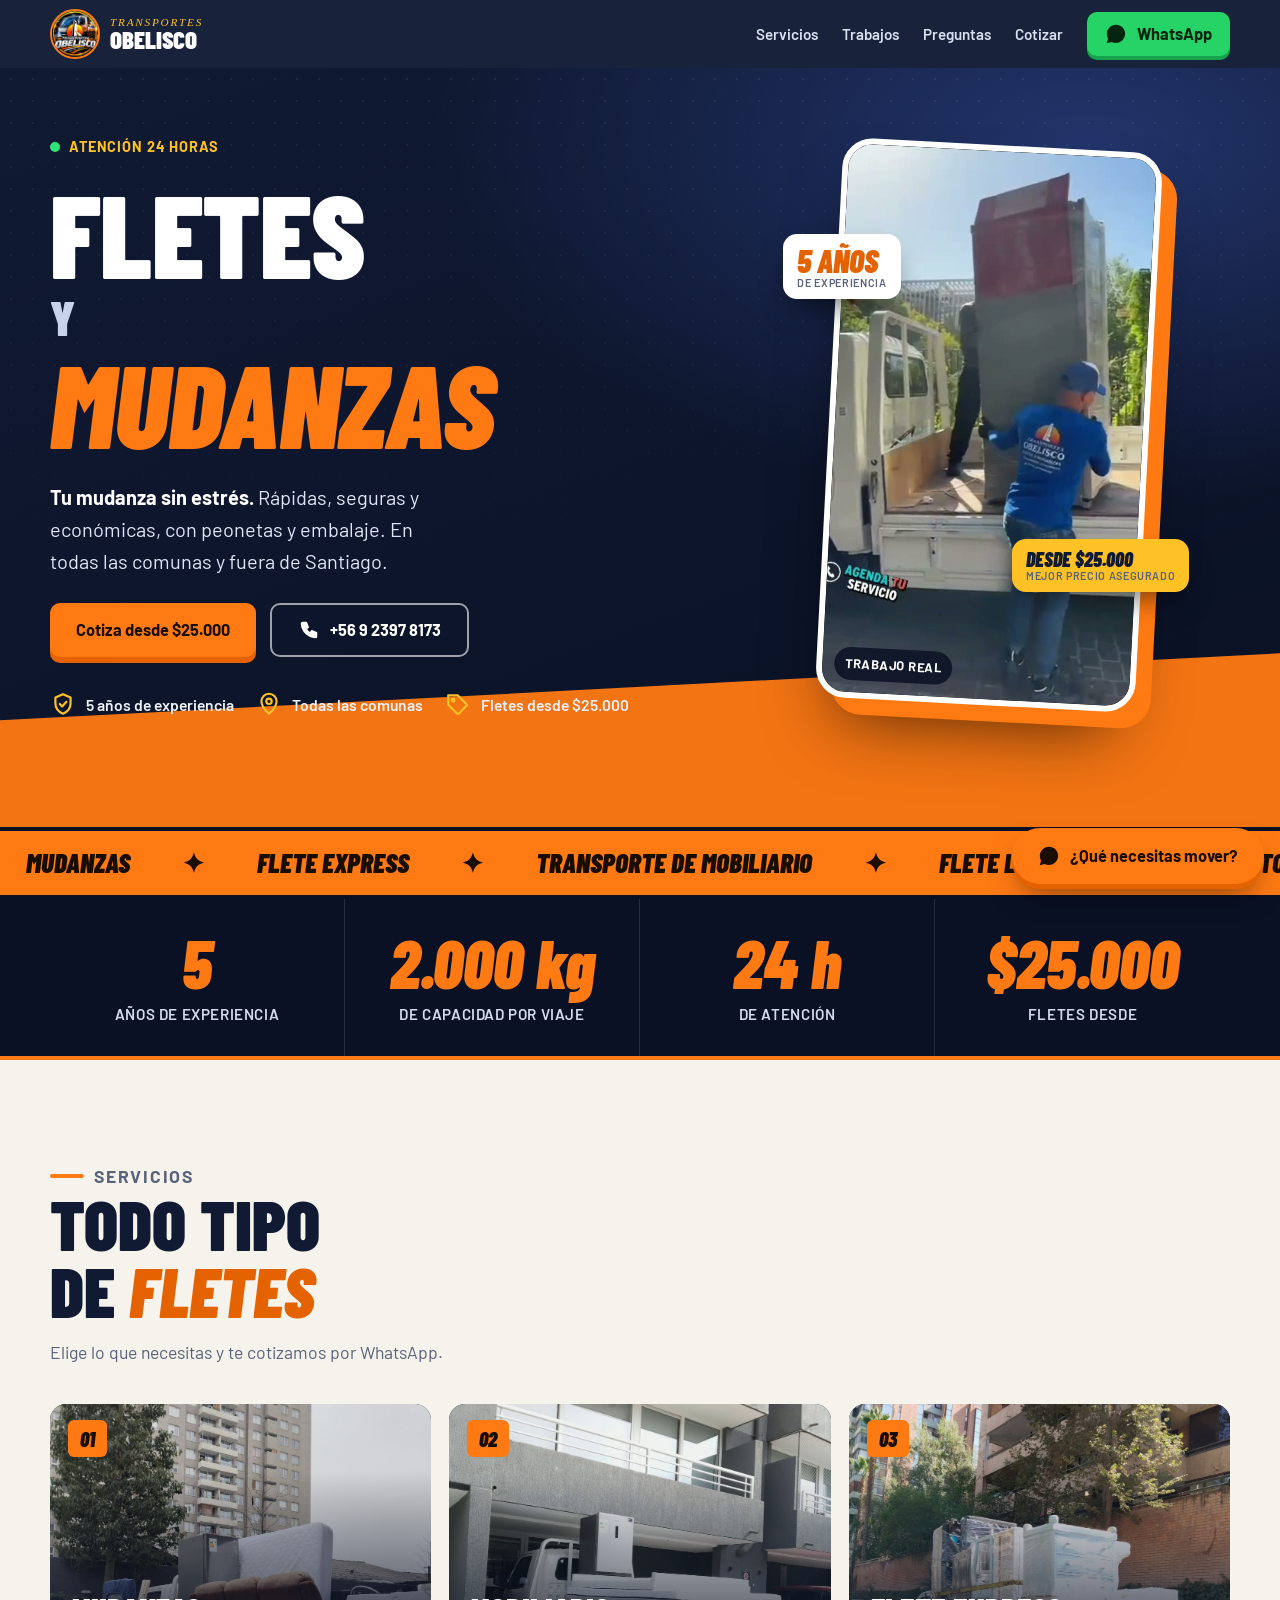
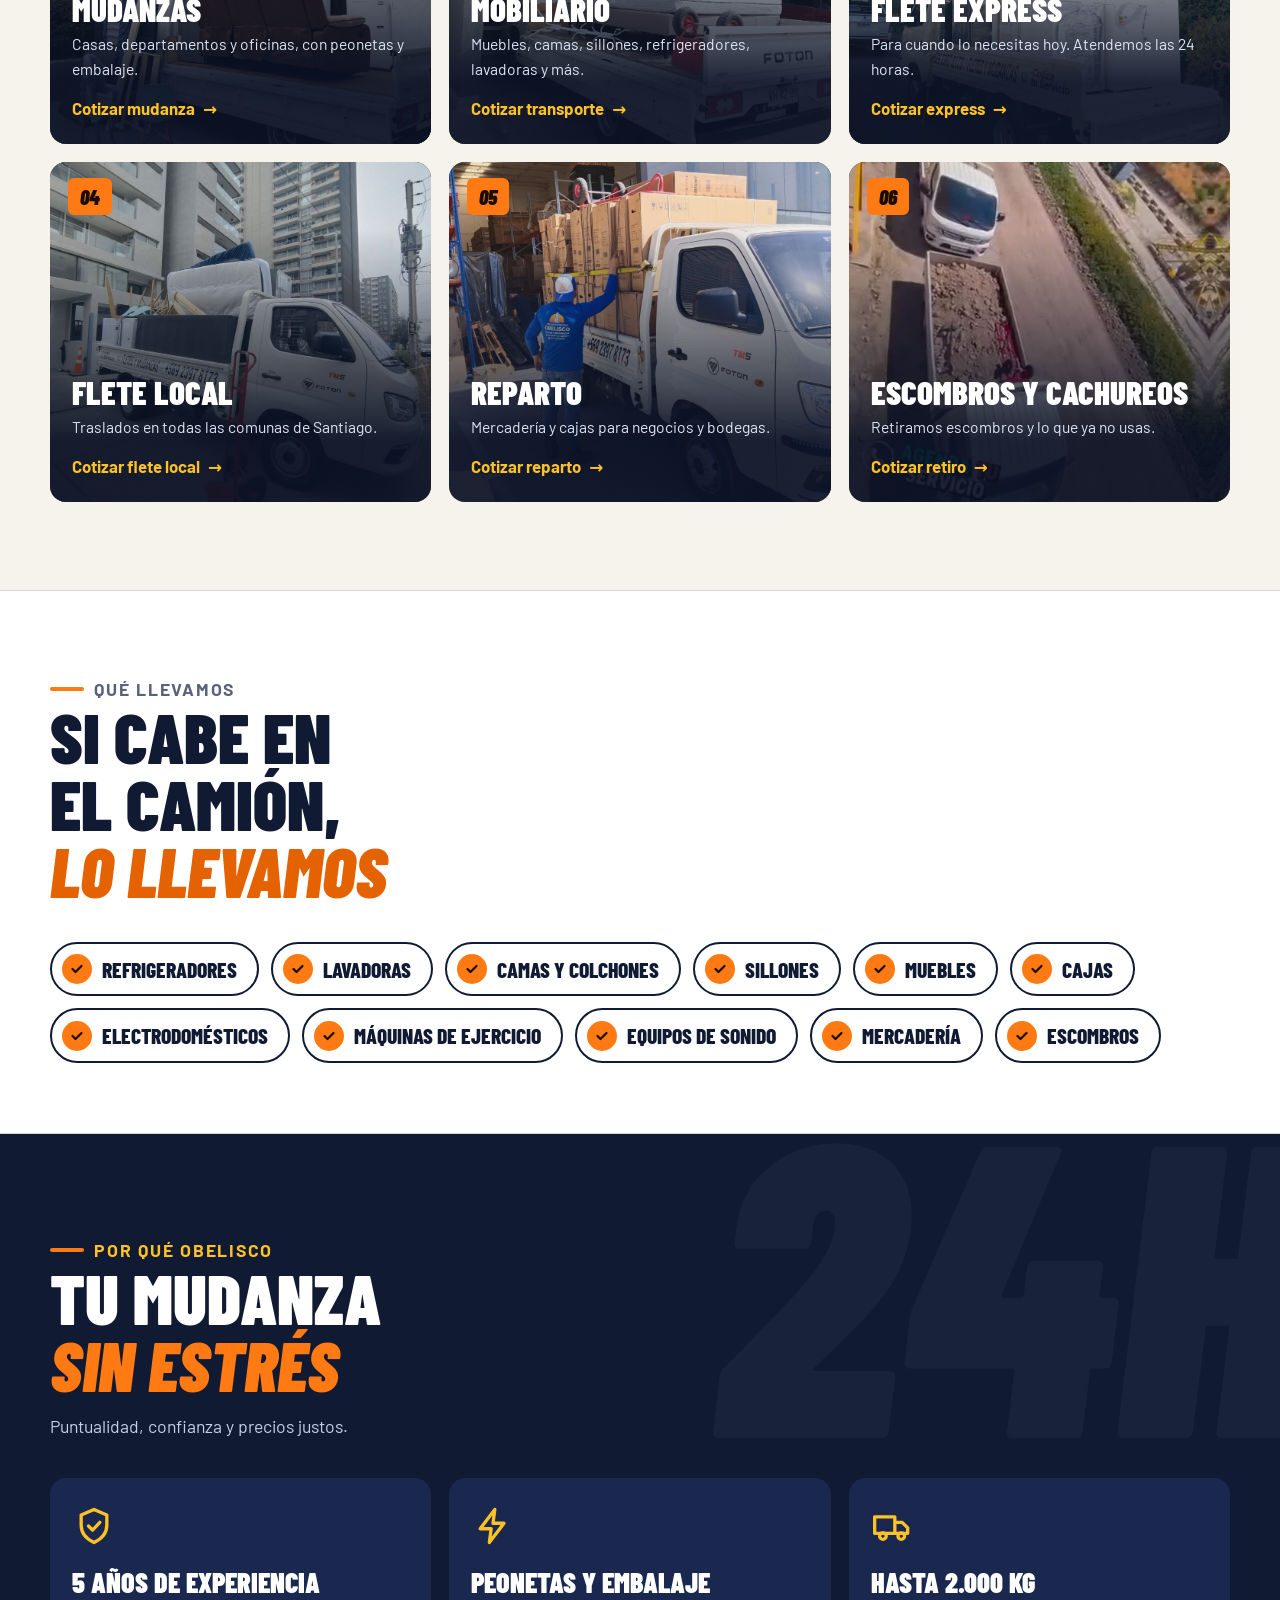
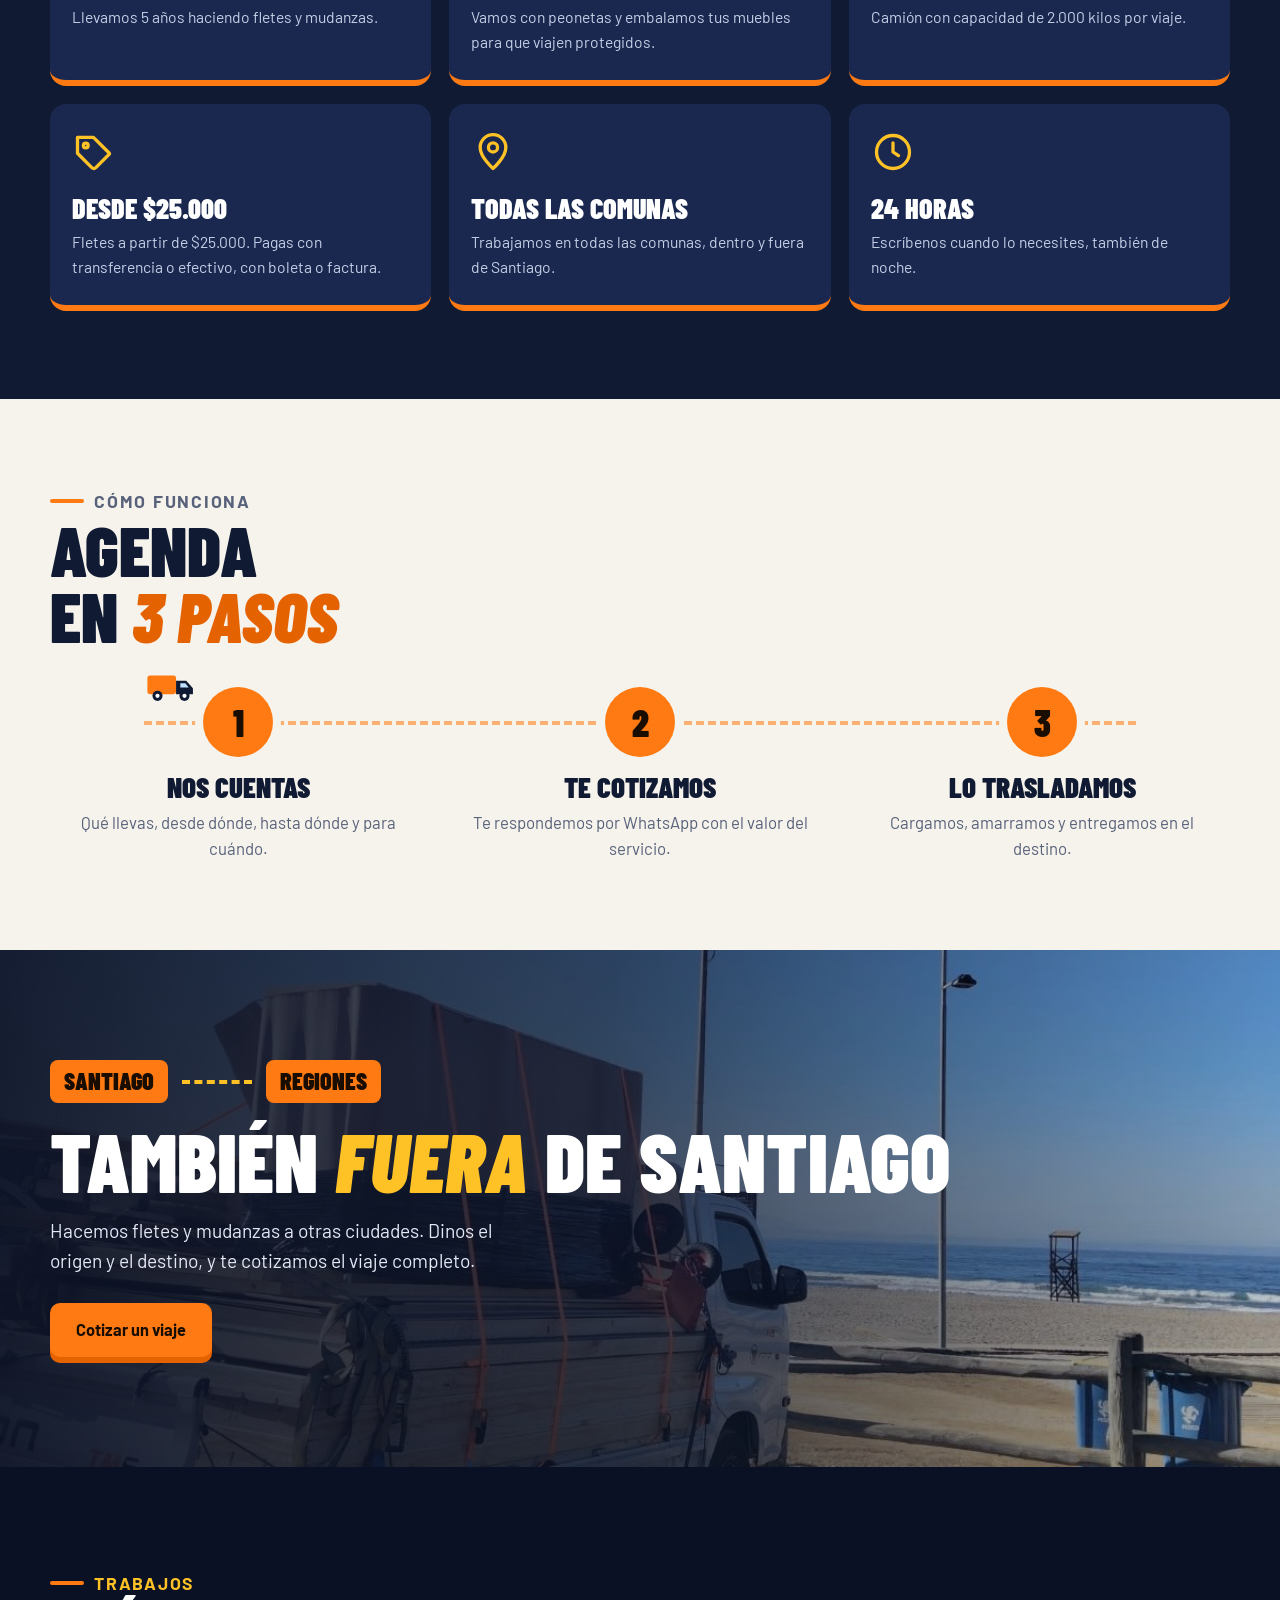
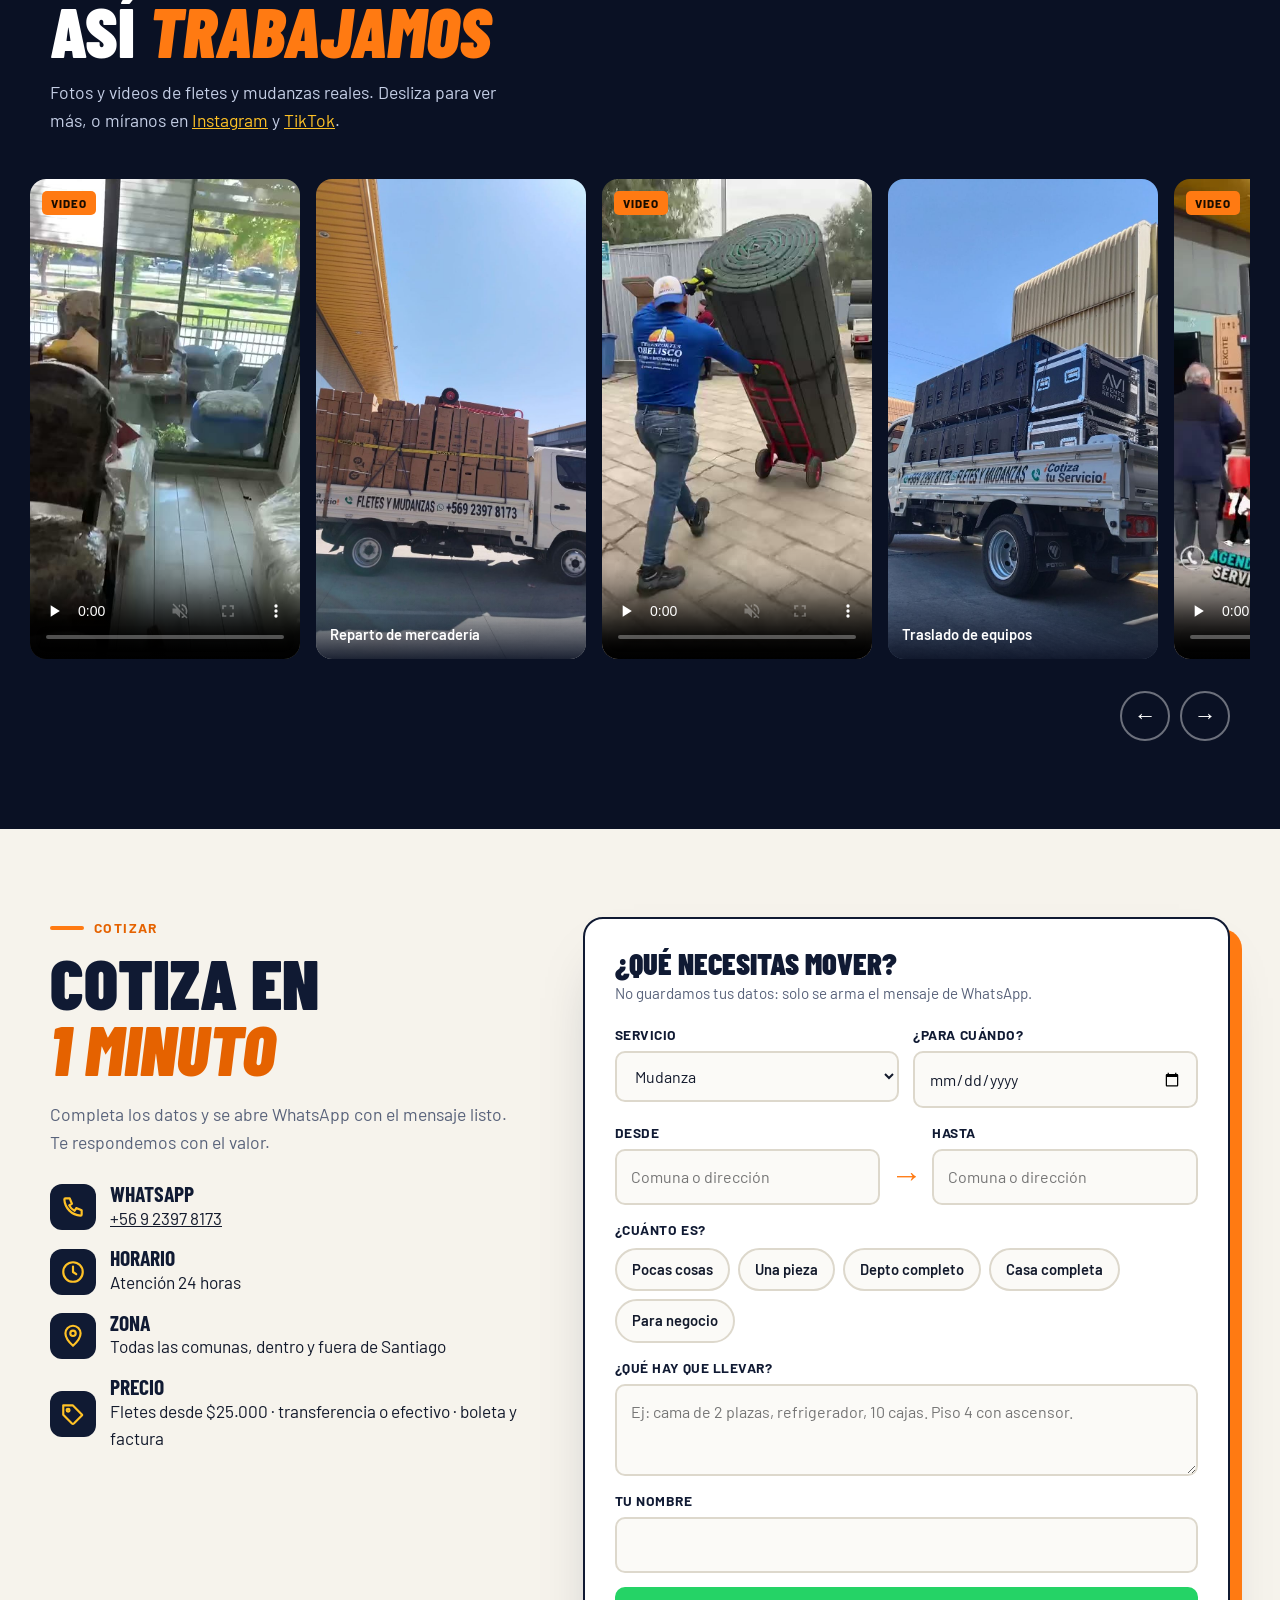
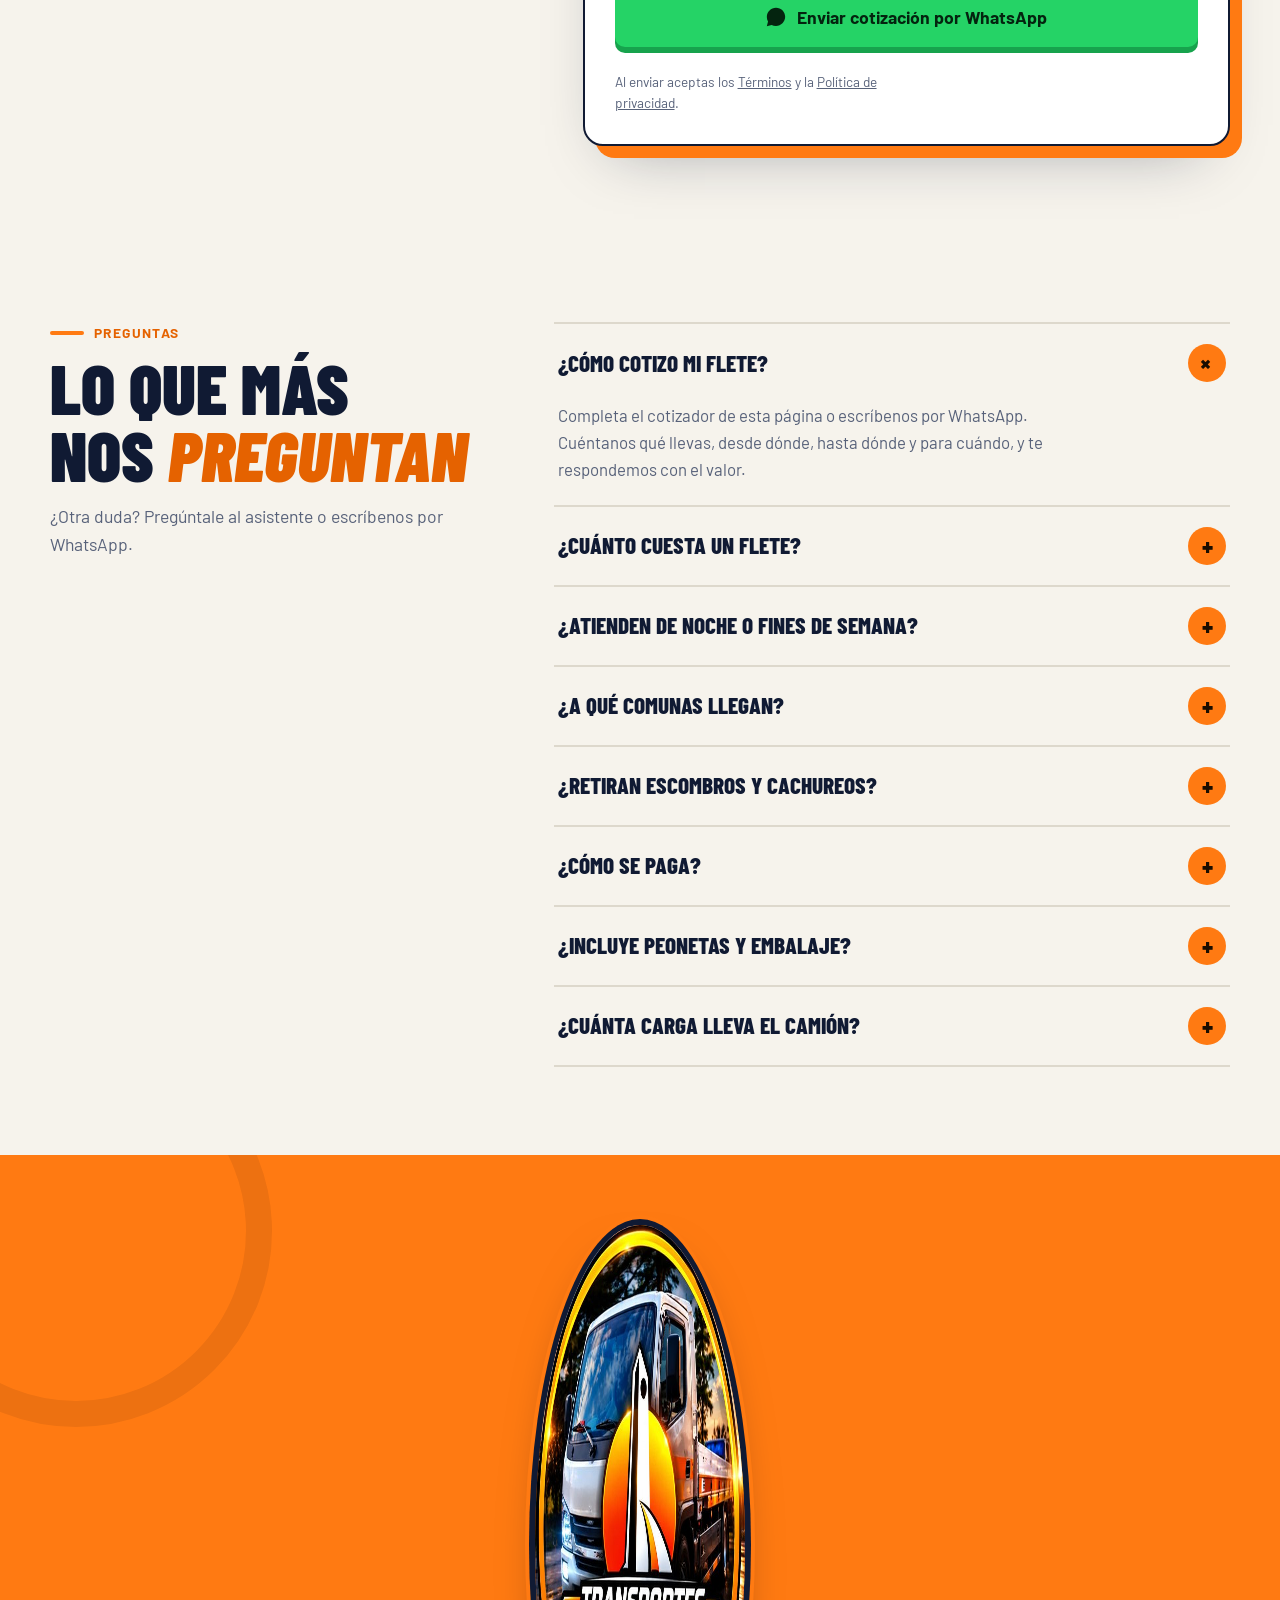
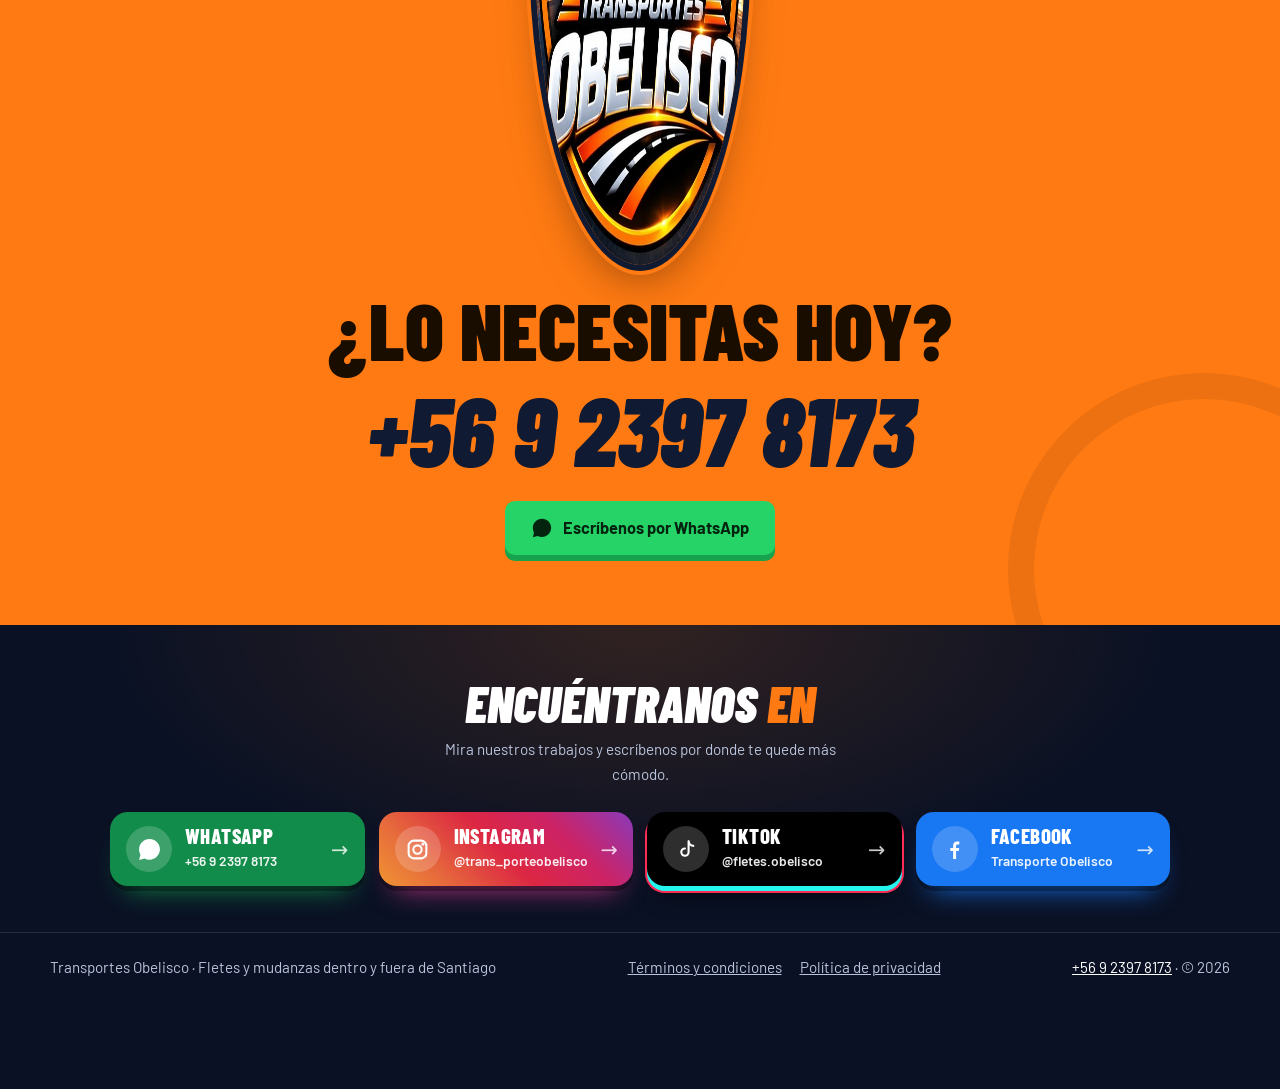
==== commit f20383e3: "Nombre del Facebook en el botón, robots, mapa del sitio y página de error Co-Authored-By: Claude Opu" ====
--- a/index.html
+++ b/index.html
@@ -516,7 +516,7 @@
     <li><a class="red red-wa" href="https://wa.me/56923978173?text=Hola%2C%20vi%20su%20p%C3%A1gina%20web%20y%20quiero%20cotizar%20un%20flete" target="_blank" rel="noopener"><span class="ic"><svg class="lleno" aria-hidden="true"><use href="#wa"/></svg></span><span><b>WhatsApp</b><small>+56 9 2397 8173</small></span><span class="fl" aria-hidden="true">&rarr;</span></a></li>
     <li><a class="red red-ig" href="https://www.instagram.com/trans_porteobelisco/" target="_blank" rel="noopener"><span class="ic"><svg aria-hidden="true"><use href="#i-ig"/></svg></span><span><b>Instagram</b><small>@trans_porteobelisco</small></span><span class="fl" aria-hidden="true">&rarr;</span></a></li>
     <li><a class="red red-tt" href="https://www.tiktok.com/@fletes.obelisco" target="_blank" rel="noopener"><span class="ic"><svg aria-hidden="true"><use href="#i-tt"/></svg></span><span><b>TikTok</b><small>@fletes.obelisco</small></span><span class="fl" aria-hidden="true">&rarr;</span></a></li>
-    <li><a class="red red-fb" href="https://www.facebook.com/profile.php?id=61582294390663" target="_blank" rel="noopener"><span class="ic"><svg class="lleno" aria-hidden="true"><use href="#i-fb"/></svg></span><span><b>Facebook</b><small>Nuestra página</small></span><span class="fl" aria-hidden="true">&rarr;</span></a></li>
+    <li><a class="red red-fb" href="https://www.facebook.com/profile.php?id=61582294390663" target="_blank" rel="noopener"><span class="ic"><svg class="lleno" aria-hidden="true"><use href="#i-fb"/></svg></span><span><b>Facebook</b><small>Transporte Obelisco</small></span><span class="fl" aria-hidden="true">&rarr;</span></a></li>
   </ul>
 </div></div>
 <div class="pie-base"><div class="wrap">
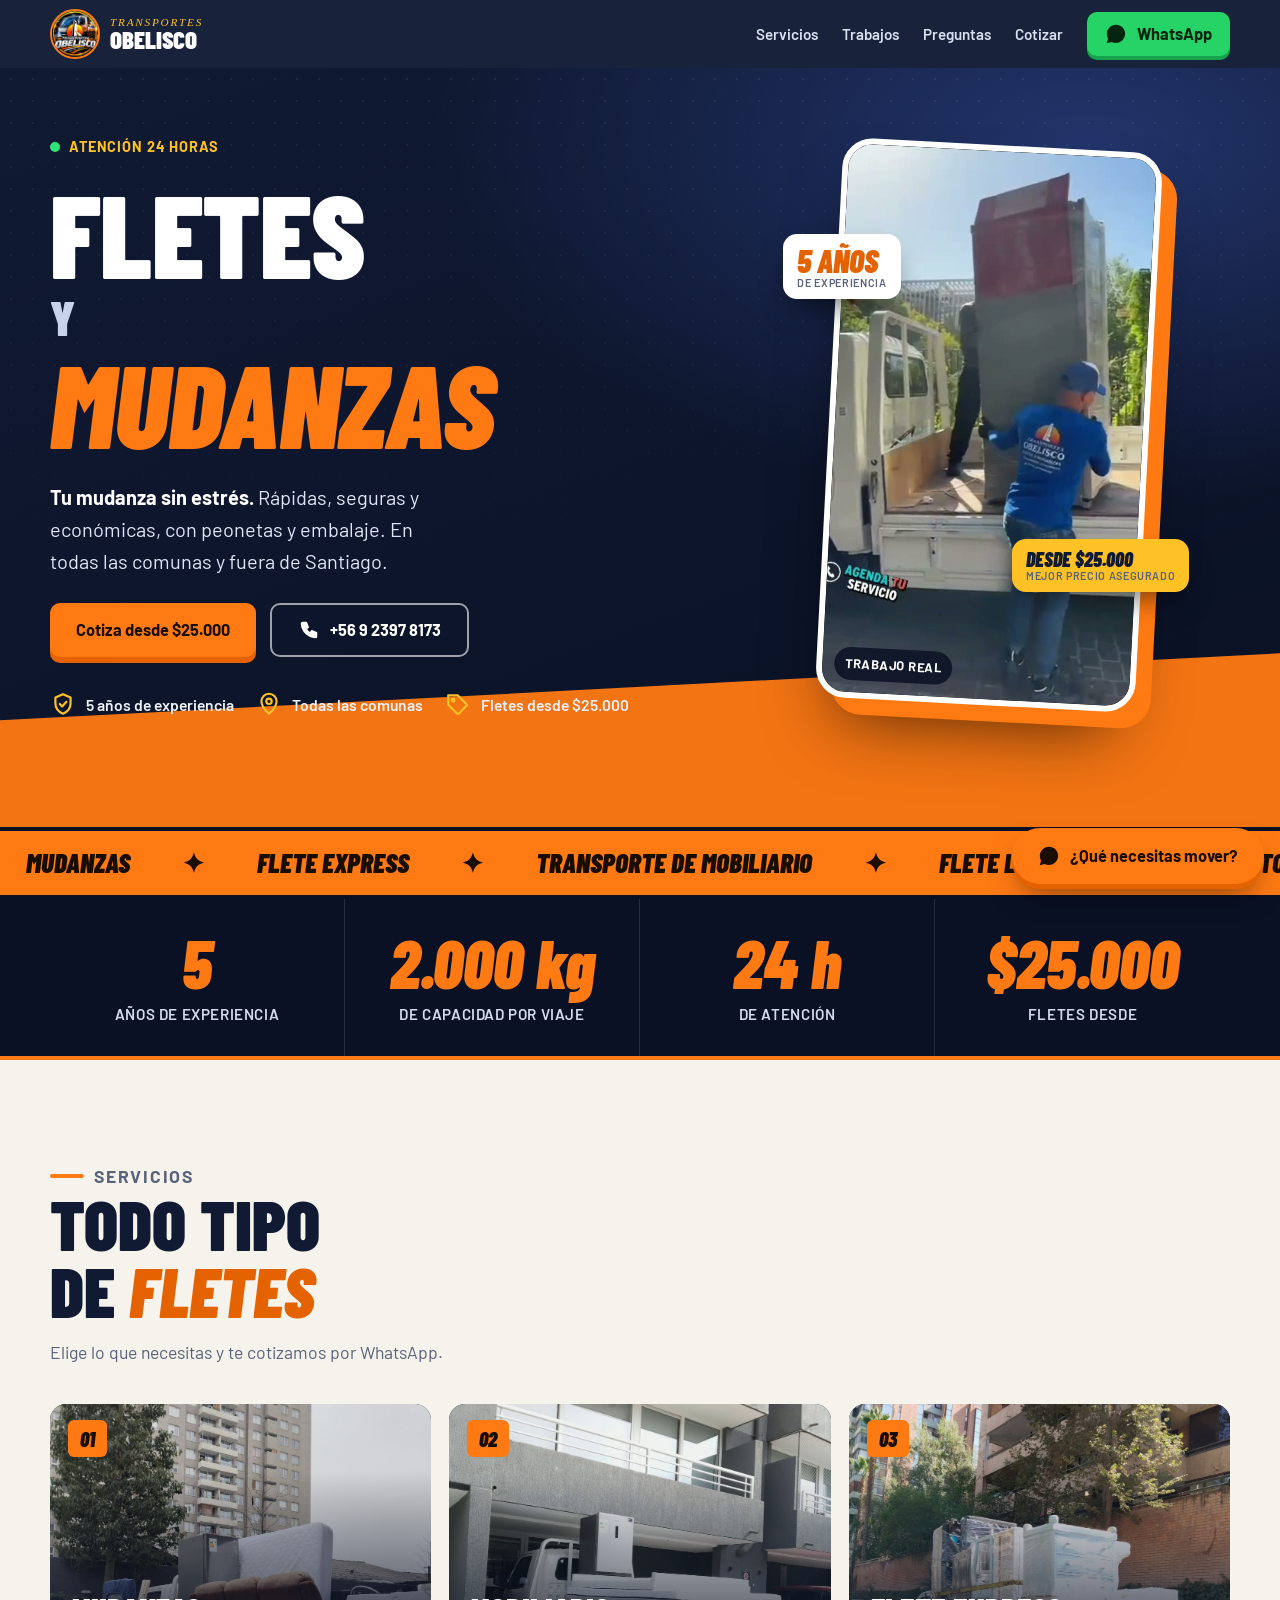
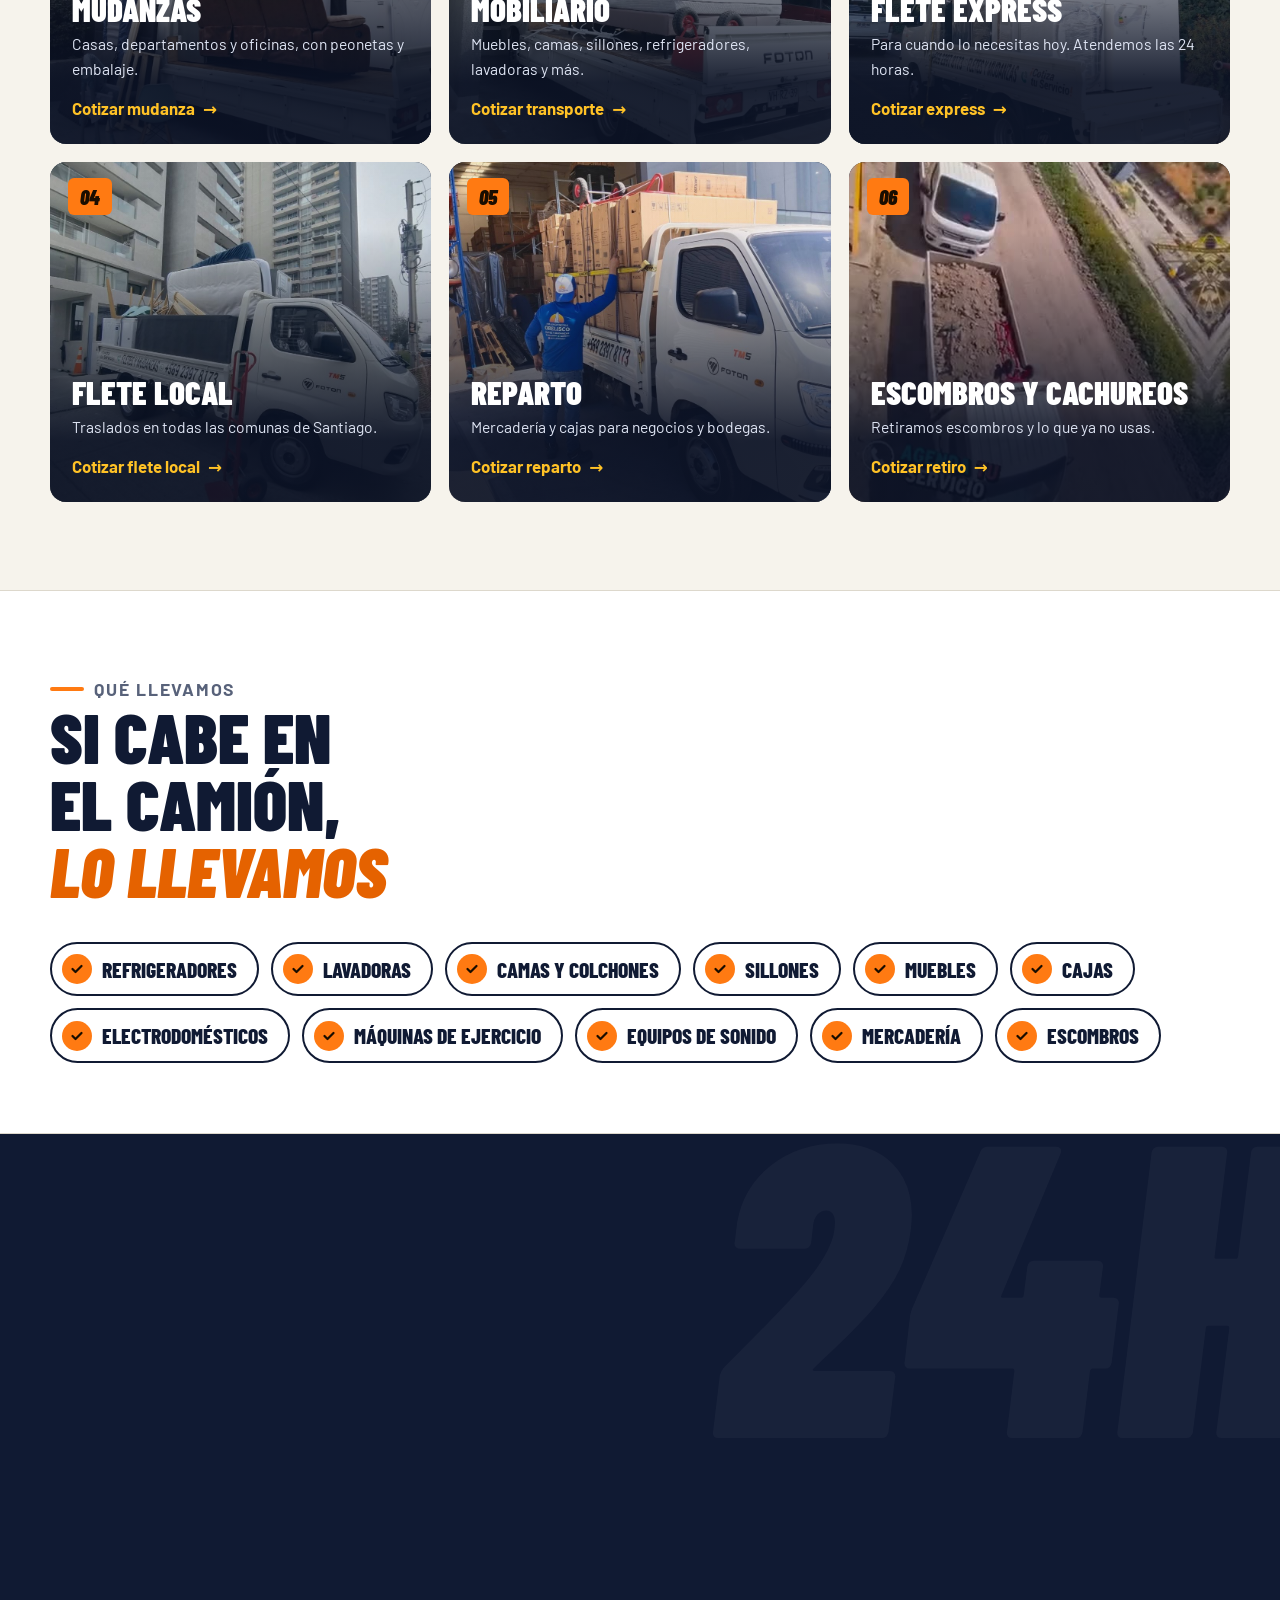
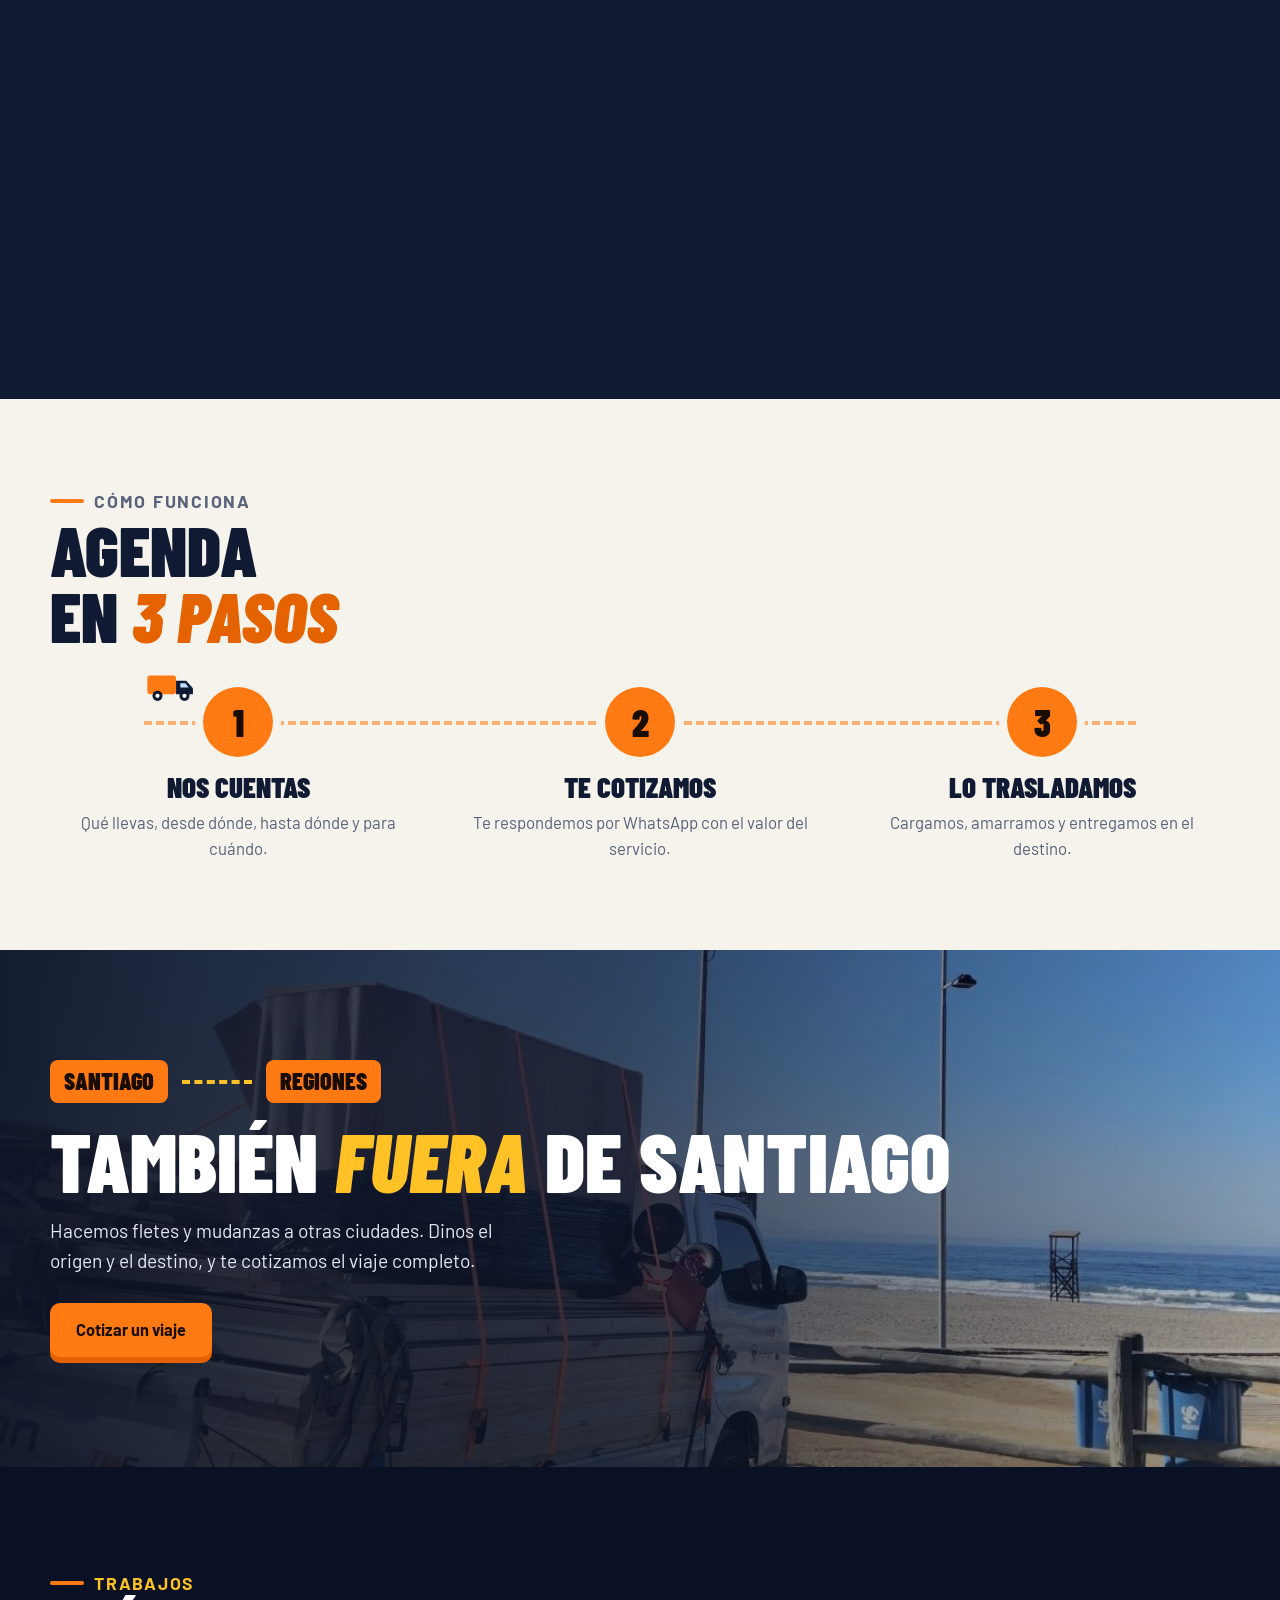
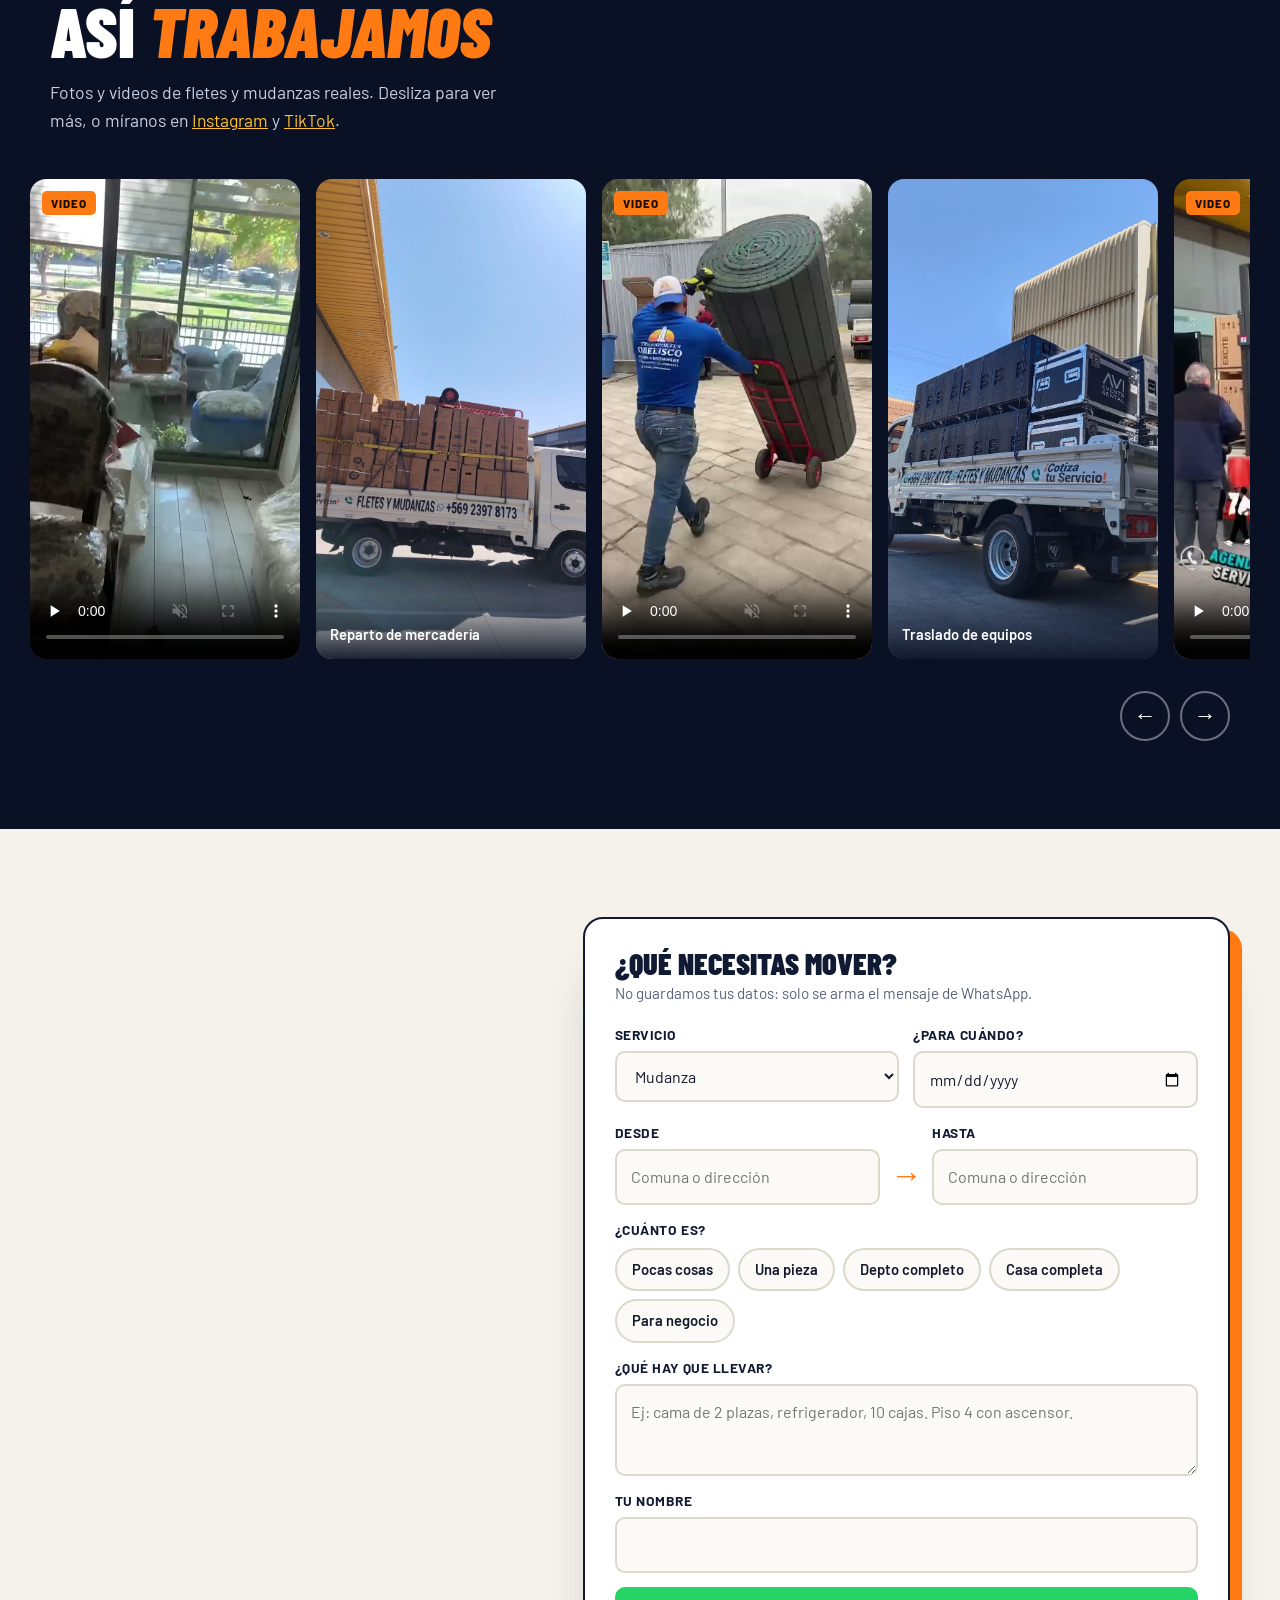
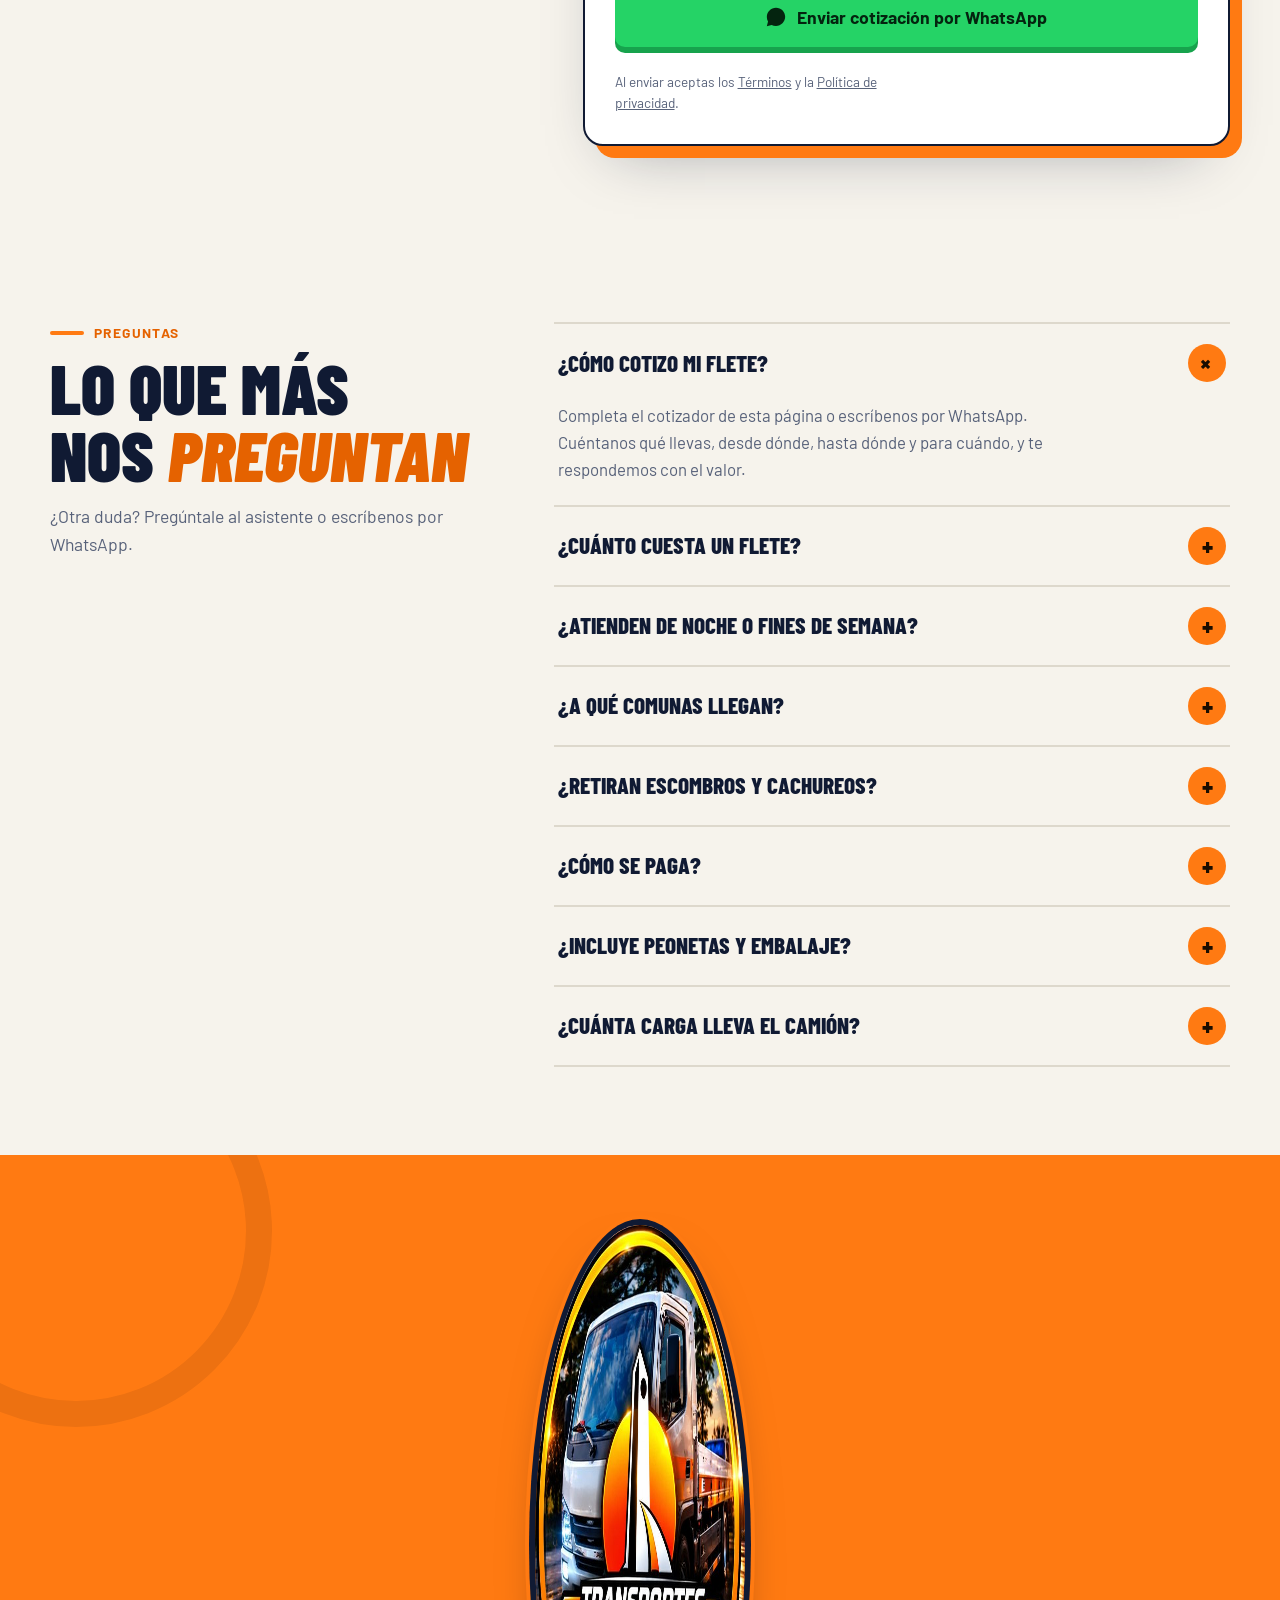
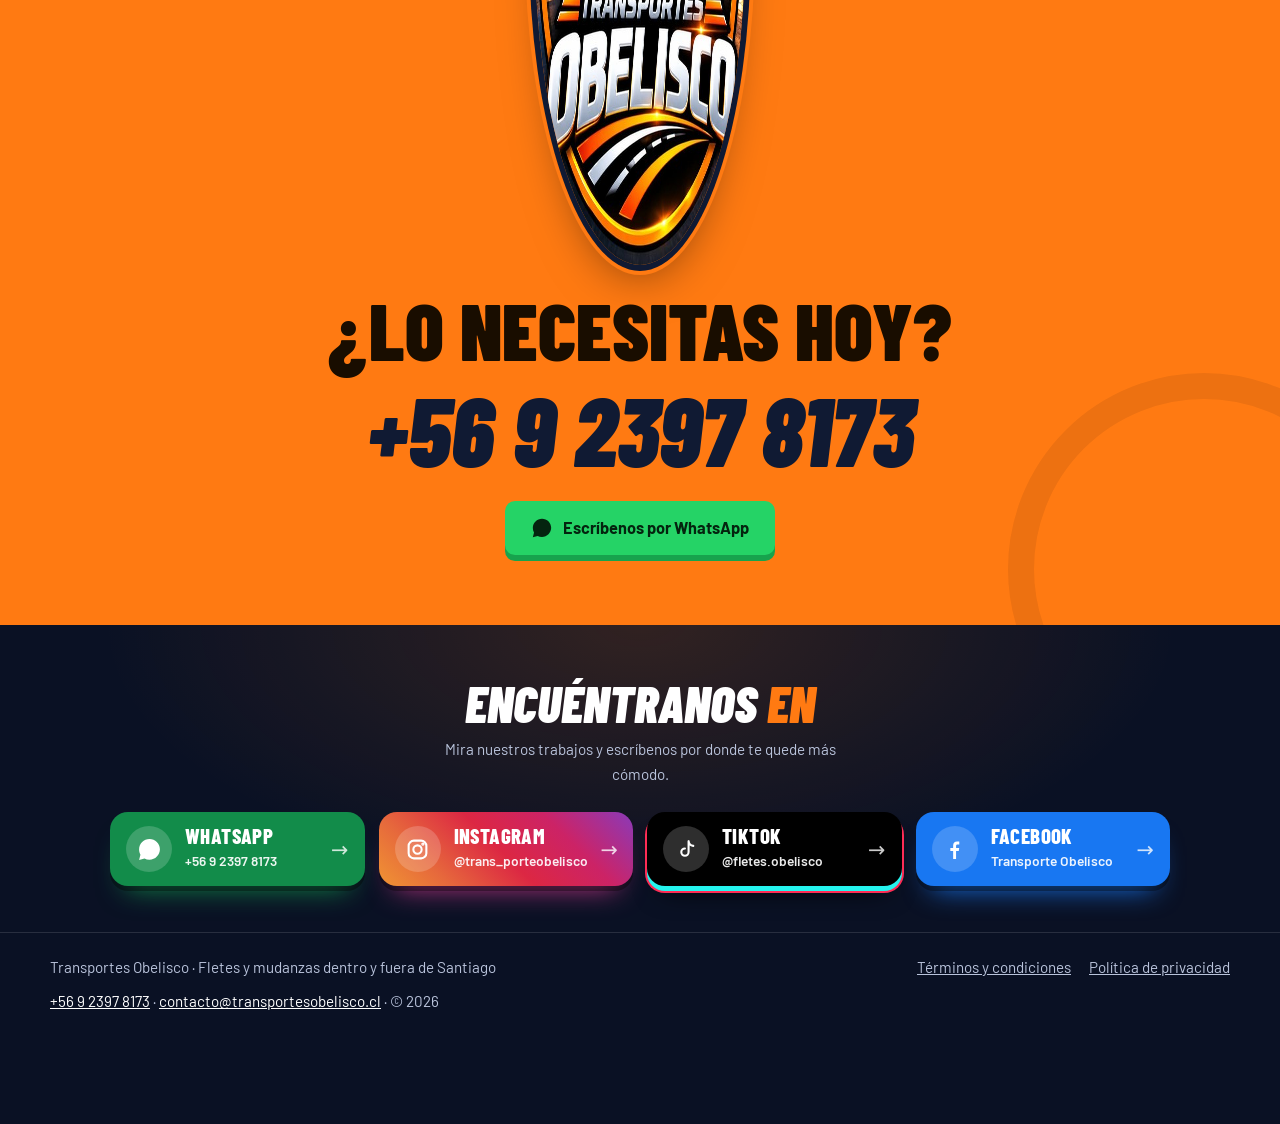
==== commit 8d7bbeee: "Correo contacto@transportesobelisco.cl en el pie, privacidad, términos y datos para Google Co-Author" ====
--- a/index.html
+++ b/index.html
@@ -12,7 +12,7 @@
 <meta property="og:type" content="website">
 <link rel="canonical" href="https://www.transportesobelisco.cl/">
 <link rel="icon" href="assets/icono.png">
-<script type="application/ld+json">{"@context":"https://schema.org","@type":"MovingCompany","name":"Transportes Obelisco","url":"https://www.transportesobelisco.cl/","image":"https://www.transportesobelisco.cl/assets/og.jpg","description":"Fletes y mudanzas dentro y fuera de Santiago","telephone":"+56923978173","areaServed":"Santiago, Chile","openingHours":"Mo-Su 00:00-23:59","paymentAccepted":"Efectivo, transferencia","sameAs":["https://www.instagram.com/trans_porteobelisco/","https://www.tiktok.com/@fletes.obelisco","https://www.facebook.com/profile.php?id=61582294390663"],"priceRange":"Desde $25.000"}</script>
+<script type="application/ld+json">{"@context":"https://schema.org","@type":"MovingCompany","name":"Transportes Obelisco","url":"https://www.transportesobelisco.cl/","image":"https://www.transportesobelisco.cl/assets/og.jpg","description":"Fletes y mudanzas dentro y fuera de Santiago","telephone":"+56923978173","email":"contacto@transportesobelisco.cl","areaServed":"Santiago, Chile","openingHours":"Mo-Su 00:00-23:59","paymentAccepted":"Efectivo, transferencia","sameAs":["https://www.instagram.com/trans_porteobelisco/","https://www.tiktok.com/@fletes.obelisco","https://www.facebook.com/profile.php?id=61582294390663"],"priceRange":"Desde $25.000"}</script>
 <link rel="preconnect" href="https://fonts.googleapis.com"><link rel="preconnect" href="https://fonts.gstatic.com" crossorigin>
 <link href="https://fonts.googleapis.com/css2?family=Barlow+Condensed:ital,wght@0,600;0,700;0,800;0,900;1,800;1,900&family=Barlow:wght@400;500;600;700&display=swap" rel="stylesheet">
 <style>
@@ -522,7 +522,7 @@
 <div class="pie-base"><div class="wrap">
   <span>Transportes Obelisco · Fletes y mudanzas dentro y fuera de Santiago</span>
   <span class="pie-legal"><a href="terminos.html">Términos y condiciones</a><a href="privacidad.html">Política de privacidad</a></span>
-  <span><a href="tel:+56923978173">+56 9 2397 8173</a> · &copy; <span id="y"></span></span>
+  <span><a href="tel:+56923978173">+56 9 2397 8173</a> · <a href="mailto:contacto@transportesobelisco.cl">contacto@transportesobelisco.cl</a> · &copy; <span id="y"></span></span>
 </div></div>
 </footer>
 
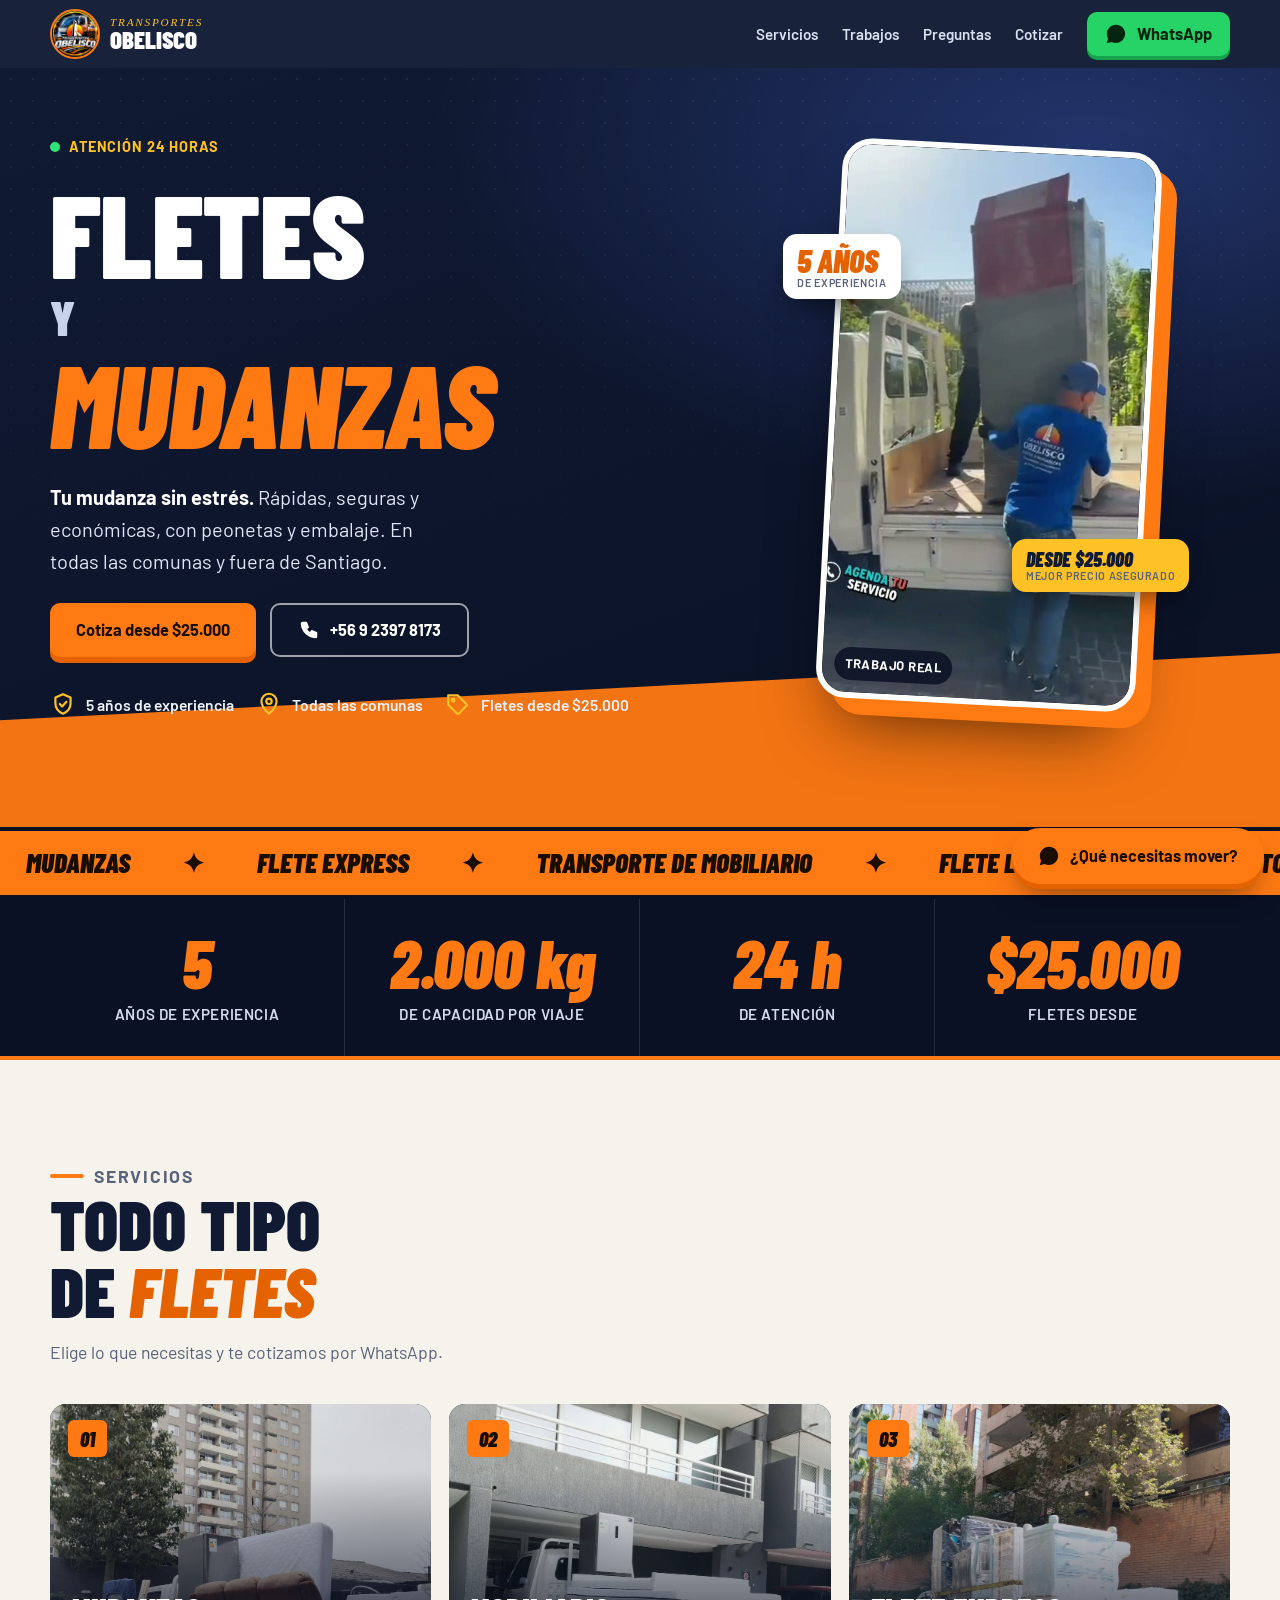
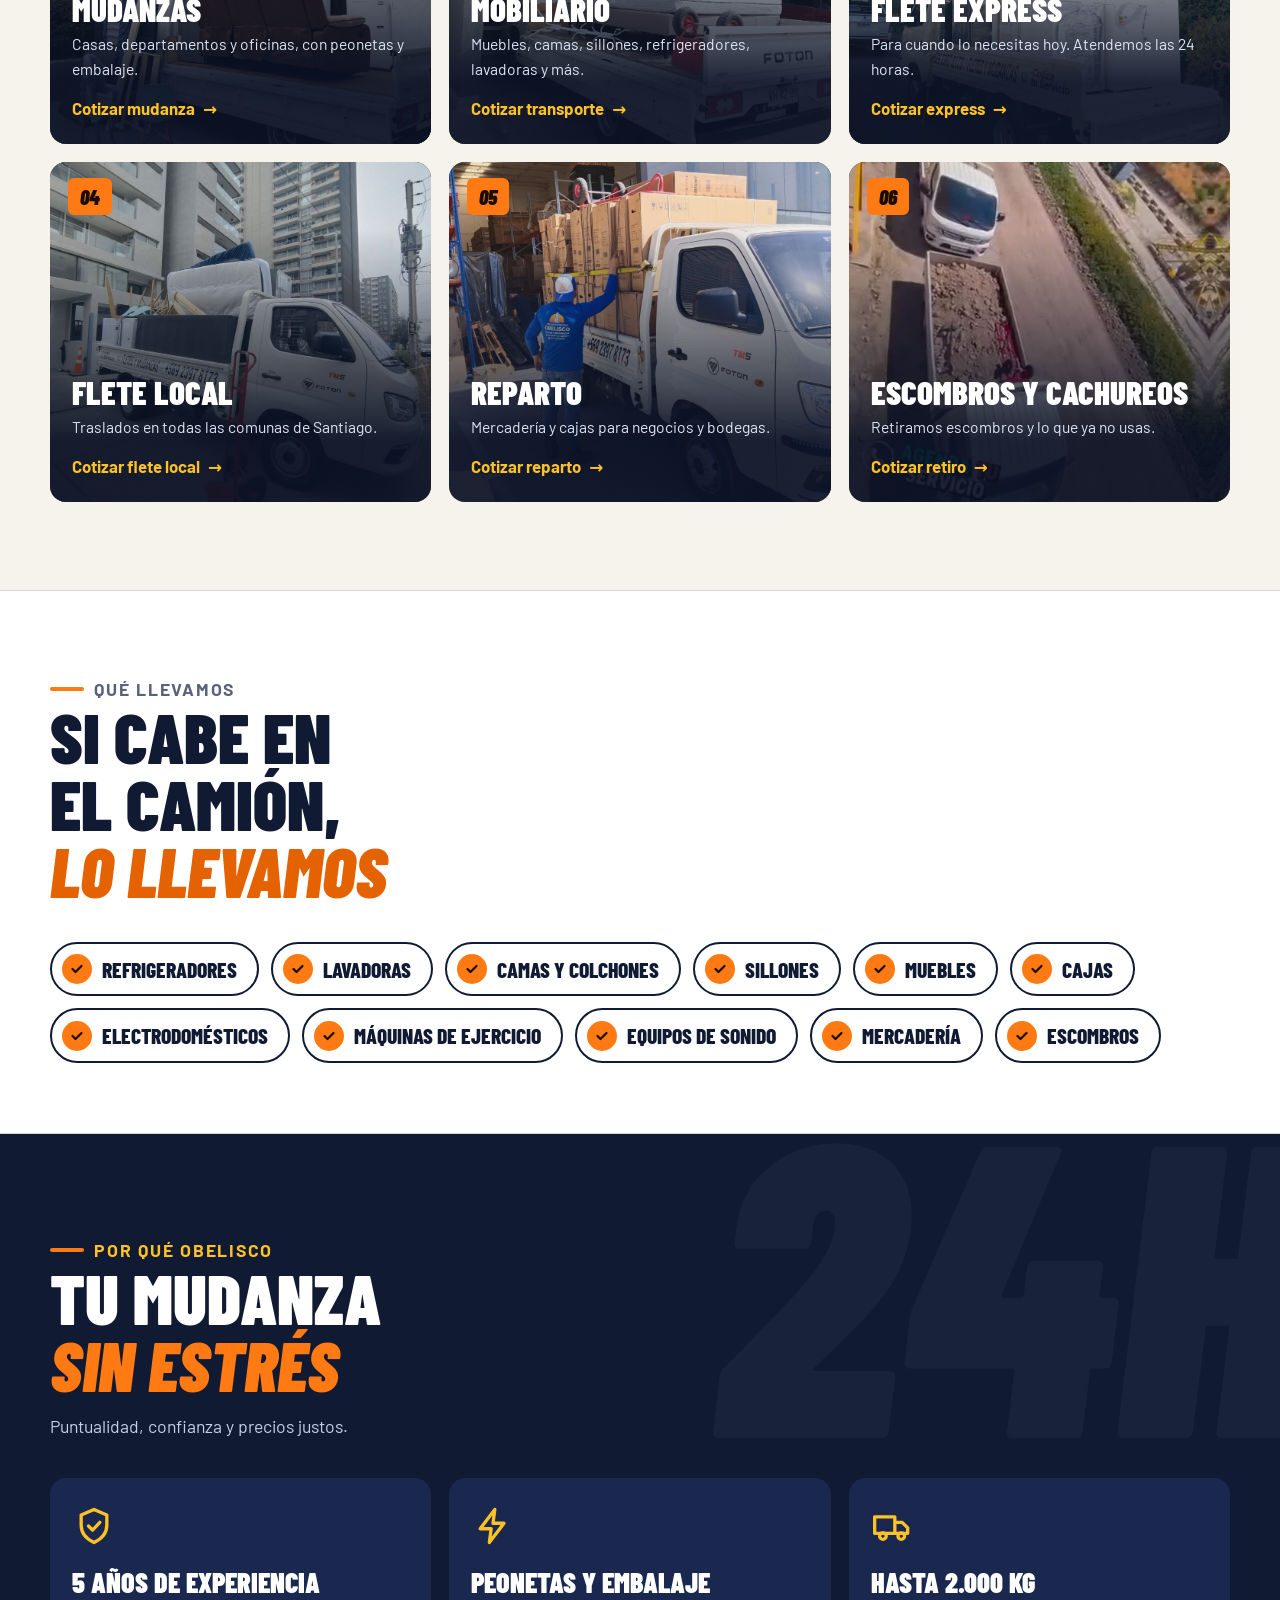
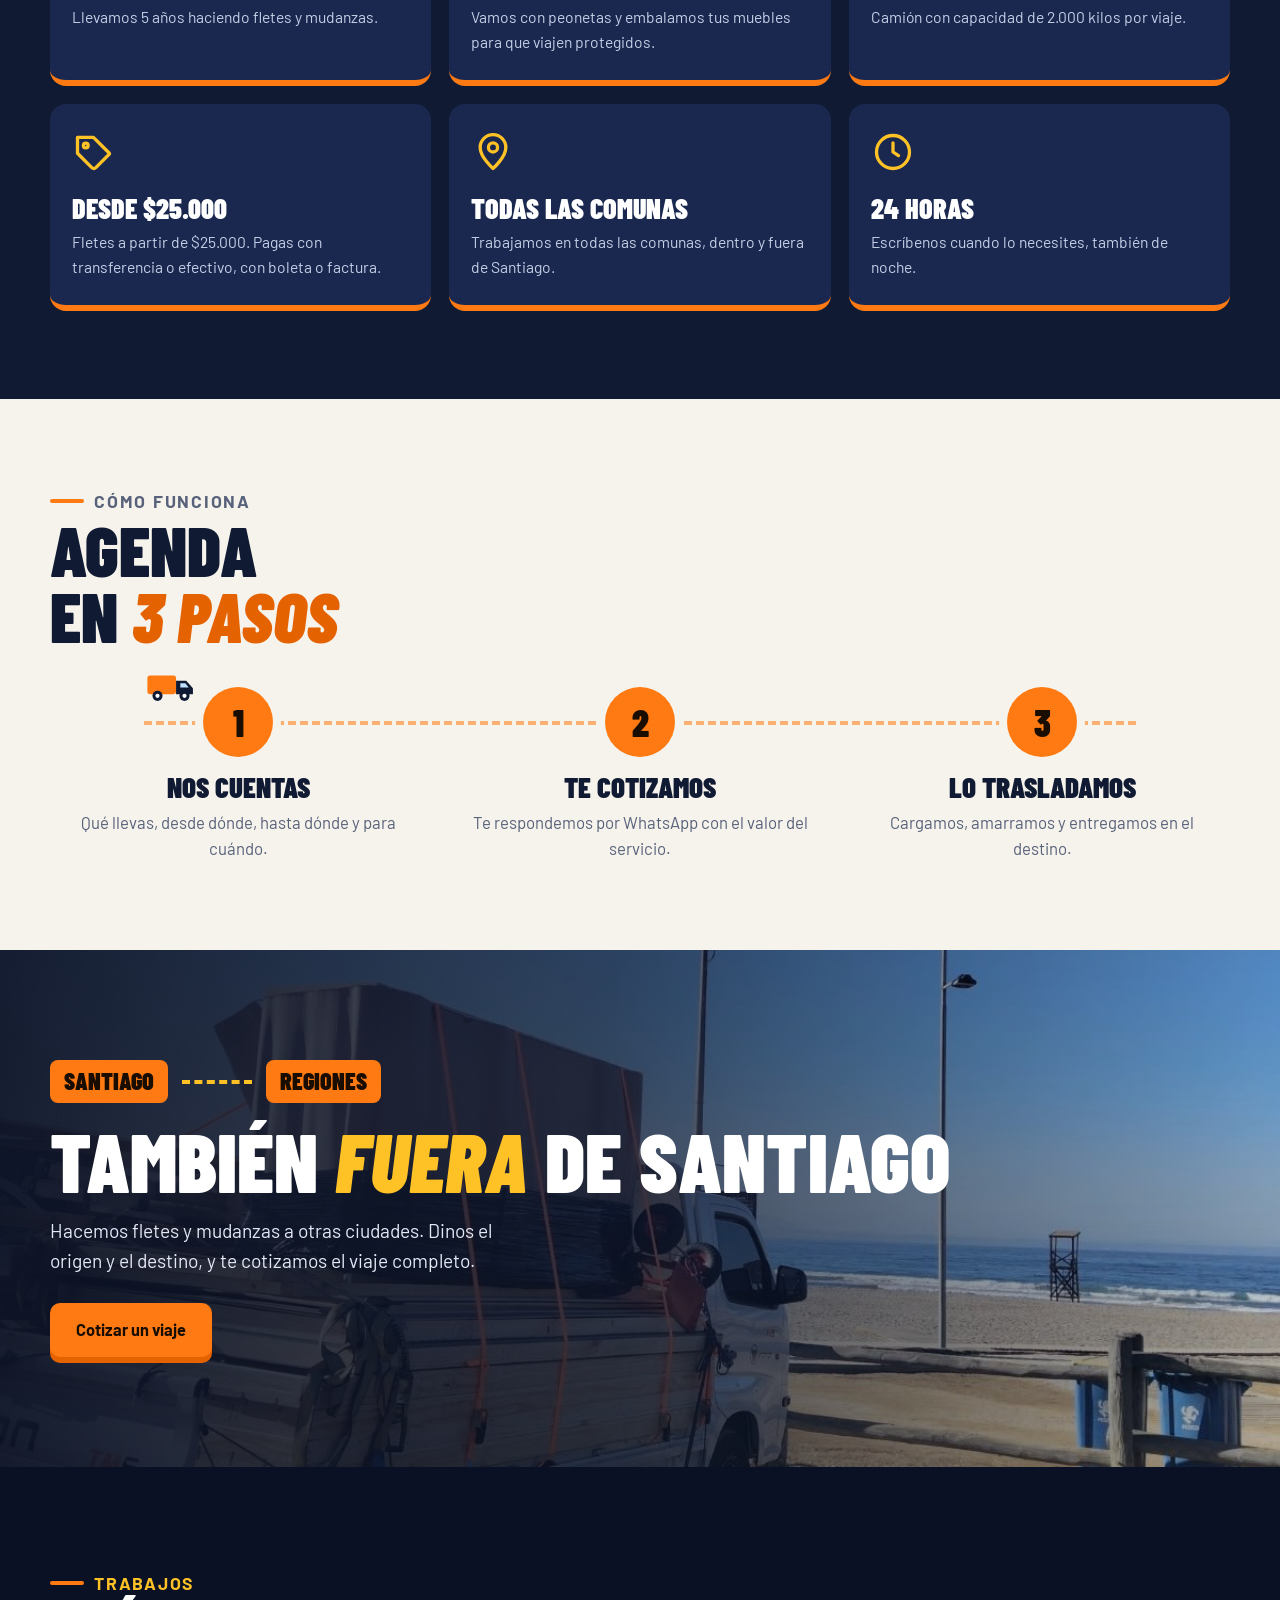
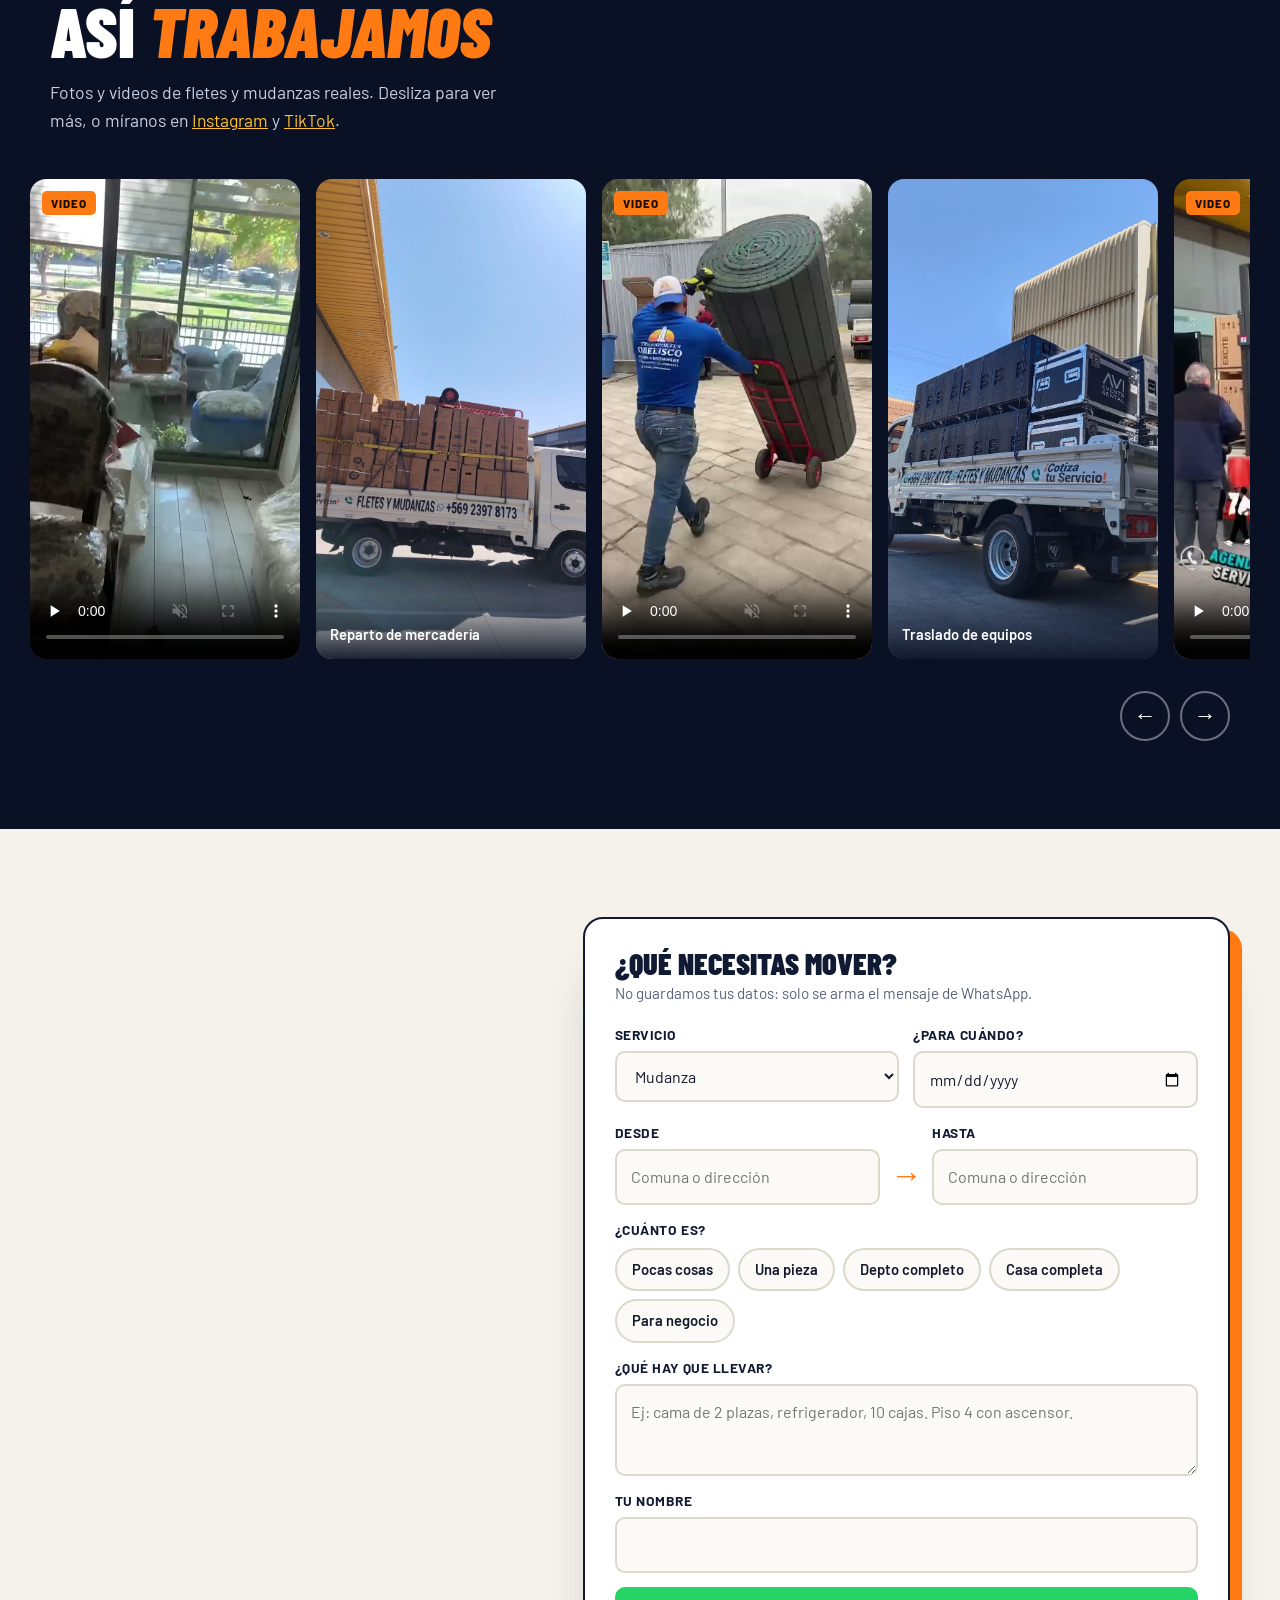
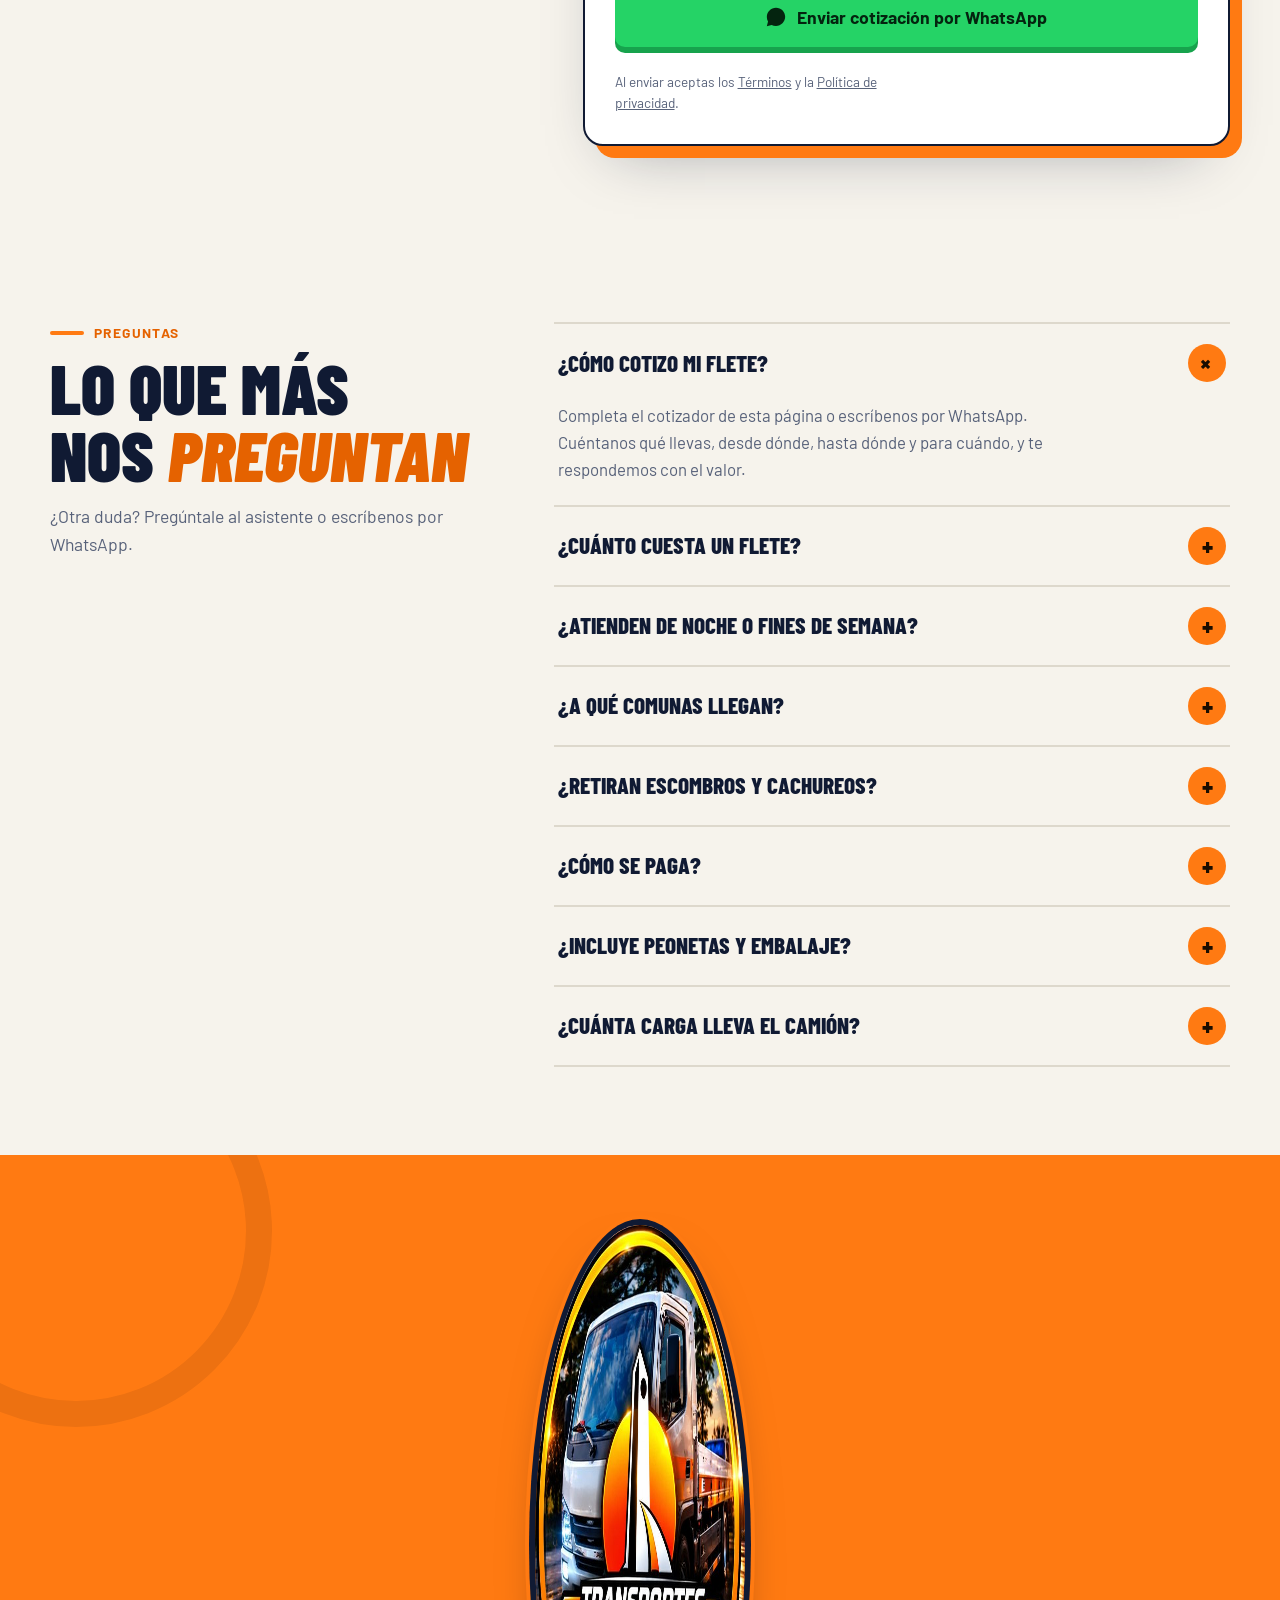
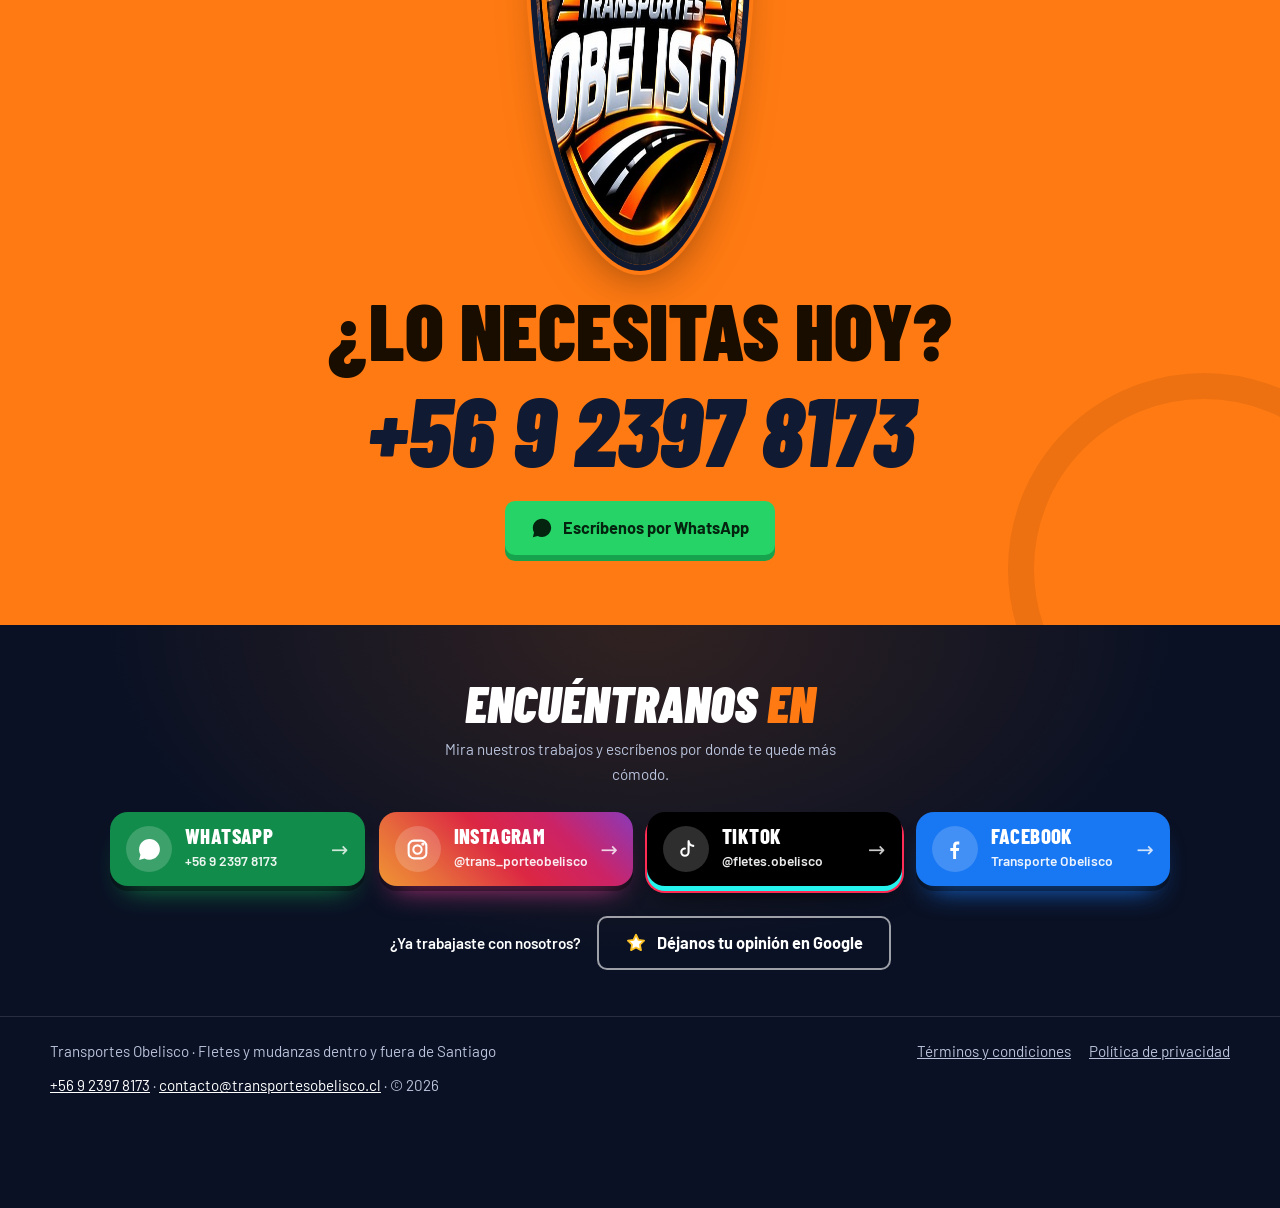
==== commit b4716e11: "Botón para dejar opinión en Google en el pie de la página Co-Authored-By: Claude Opus 5.5 <noreply@a" ====
--- a/index.html
+++ b/index.html
@@ -12,7 +12,7 @@
 <meta property="og:type" content="website">
 <link rel="canonical" href="https://www.transportesobelisco.cl/">
 <link rel="icon" href="assets/icono.png">
-<script type="application/ld+json">{"@context":"https://schema.org","@type":"MovingCompany","name":"Transportes Obelisco","url":"https://www.transportesobelisco.cl/","image":"https://www.transportesobelisco.cl/assets/og.jpg","description":"Fletes y mudanzas dentro y fuera de Santiago","telephone":"+56923978173","email":"contacto@transportesobelisco.cl","areaServed":"Santiago, Chile","openingHours":"Mo-Su 00:00-23:59","paymentAccepted":"Efectivo, transferencia","sameAs":["https://www.instagram.com/trans_porteobelisco/","https://www.tiktok.com/@fletes.obelisco","https://www.facebook.com/profile.php?id=61582294390663"],"priceRange":"Desde $25.000"}</script>
+<script type="application/ld+json">{"@context":"https://schema.org","@type":"MovingCompany","name":"Transportes Obelisco","url":"https://www.transportesobelisco.cl/","image":"https://www.transportesobelisco.cl/assets/og.jpg","description":"Fletes y mudanzas dentro y fuera de Santiago","telephone":"+56923978173","email":"contacto@transportesobelisco.cl","areaServed":"Santiago, Chile","openingHours":"Mo-Su 00:00-23:59","paymentAccepted":"Efectivo, transferencia","sameAs":["https://www.instagram.com/trans_porteobelisco/","https://www.tiktok.com/@fletes.obelisco","https://www.facebook.com/profile.php?id=61582294390663","https://g.page/r/CS7m3AmRr6YsEBM"],"priceRange":"Desde $25.000"}</script>
 <link rel="preconnect" href="https://fonts.googleapis.com"><link rel="preconnect" href="https://fonts.gstatic.com" crossorigin>
 <link href="https://fonts.googleapis.com/css2?family=Barlow+Condensed:ital,wght@0,600;0,700;0,800;0,900;1,800;1,900&family=Barlow:wght@400;500;600;700&display=swap" rel="stylesheet">
 <style>
@@ -237,6 +237,7 @@
 .encuentranos h2{color:#fff;font-size:clamp(2rem,6vw,3.2rem);font-style:italic}
 .encuentranos h2 em{font-style:inherit;color:var(--naranja)}
 .encuentranos > .wrap > p{margin:10px auto 26px;max-width:46ch;color:#b9c3db}
+.encuentranos > .wrap > p.opina{margin:30px auto 0;max-width:none;color:#fff;font-weight:600;display:flex;flex-wrap:wrap;gap:12px 16px;align-items:center;justify-content:center}
 .red-lista{display:grid;grid-template-columns:repeat(auto-fit,minmax(215px,1fr));gap:14px;max-width:1060px;margin:0 auto;padding:0;list-style:none}
 .red{display:flex;align-items:center;gap:13px;text-align:left;text-decoration:none;color:#fff;border-radius:18px;padding:13px 16px;min-height:74px;
   background:var(--c);box-shadow:0 5px 0 rgba(0,0,0,.35),0 18px 28px -16px var(--c);transition:transform .16s ease,box-shadow .16s ease,filter .16s ease}
@@ -518,6 +519,7 @@
     <li><a class="red red-tt" href="https://www.tiktok.com/@fletes.obelisco" target="_blank" rel="noopener"><span class="ic"><svg aria-hidden="true"><use href="#i-tt"/></svg></span><span><b>TikTok</b><small>@fletes.obelisco</small></span><span class="fl" aria-hidden="true">&rarr;</span></a></li>
     <li><a class="red red-fb" href="https://www.facebook.com/profile.php?id=61582294390663" target="_blank" rel="noopener"><span class="ic"><svg class="lleno" aria-hidden="true"><use href="#i-fb"/></svg></span><span><b>Facebook</b><small>Transporte Obelisco</small></span><span class="fl" aria-hidden="true">&rarr;</span></a></li>
   </ul>
+  <p class="opina">¿Ya trabajaste con nosotros? <a class="btn btn-linea" href="https://g.page/r/CS7m3AmRr6YsEBM/review" target="_blank" rel="noopener"><svg class="ico" viewBox="0 0 24 24" fill="currentColor" aria-hidden="true"><path d="m12 3 2.700 5.600 6.100.800-4.500 4.300 1.100 6.100L12 16.900 6.600 19.800l1.100-6.100L3.200 9.400l6.100-.800L12 3Z"/></svg>Déjanos tu opinión en Google</a></p>
 </div></div>
 <div class="pie-base"><div class="wrap">
   <span>Transportes Obelisco · Fletes y mudanzas dentro y fuera de Santiago</span>
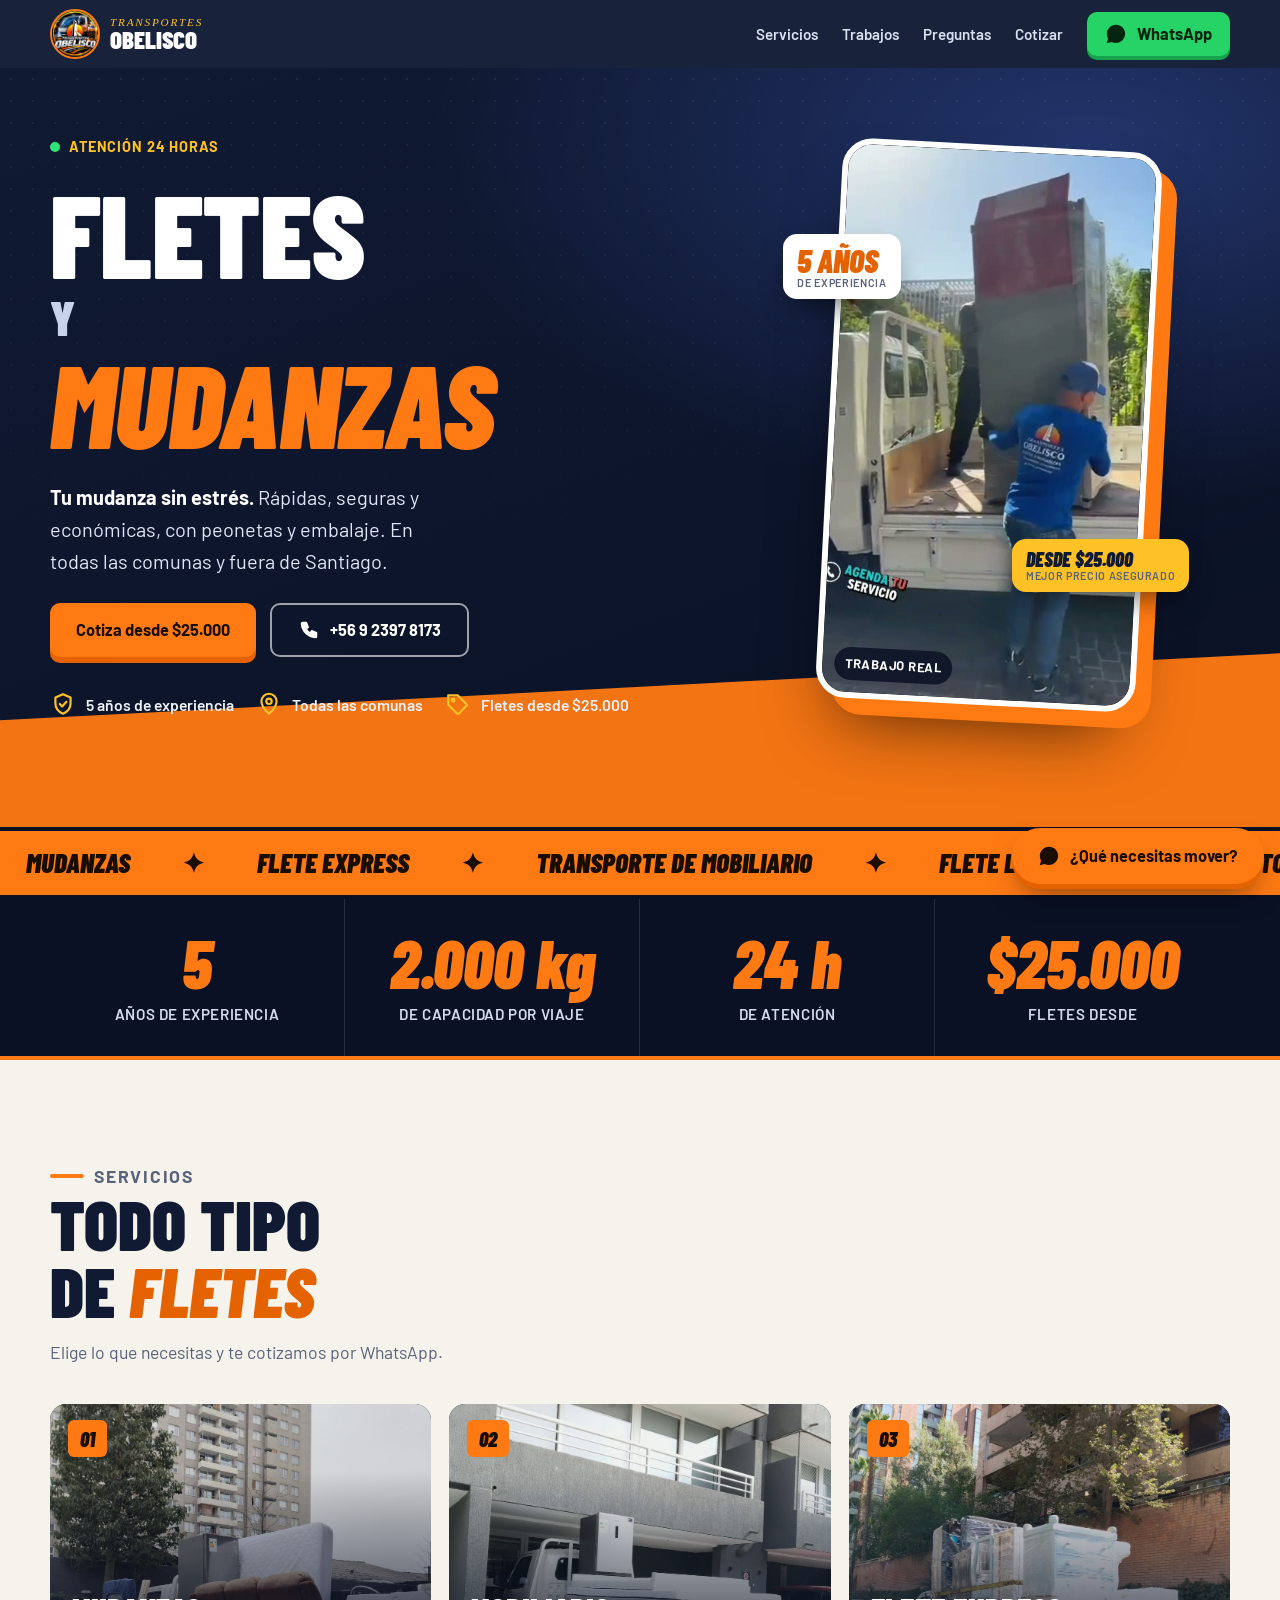
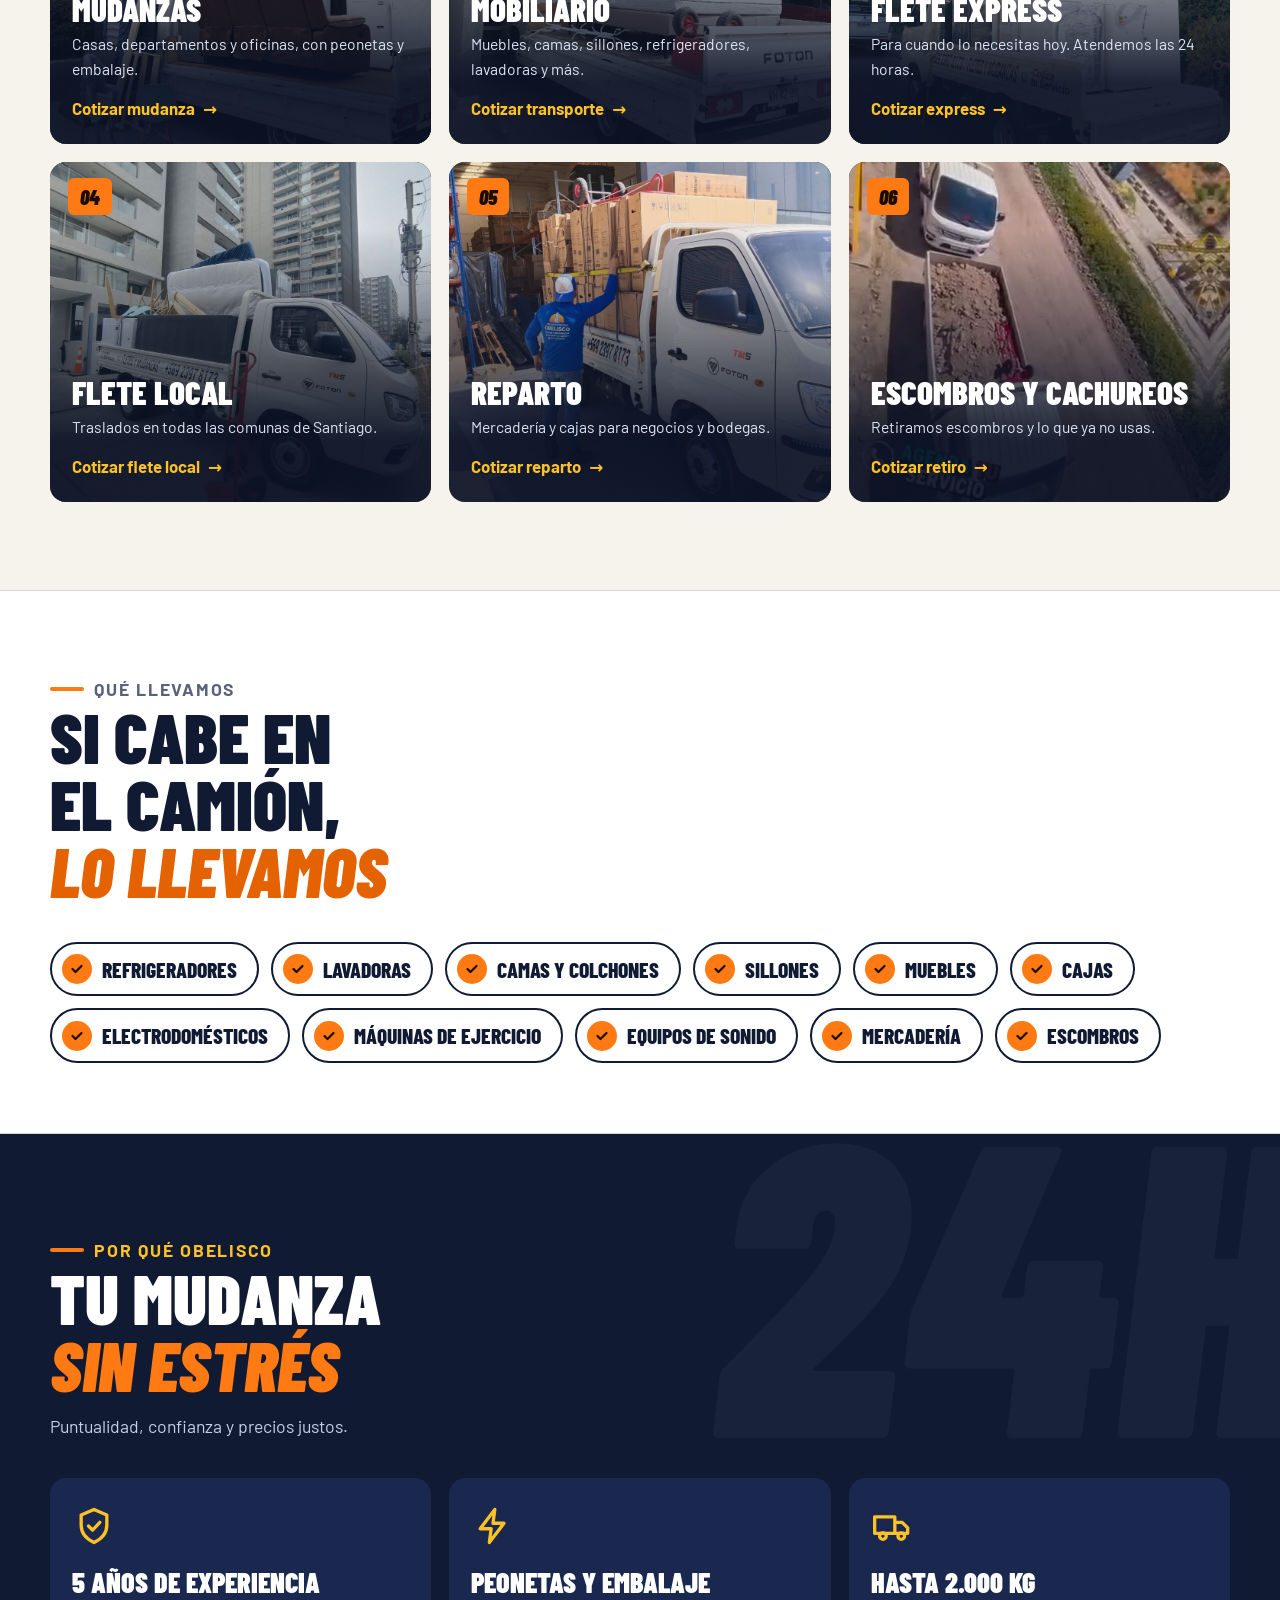
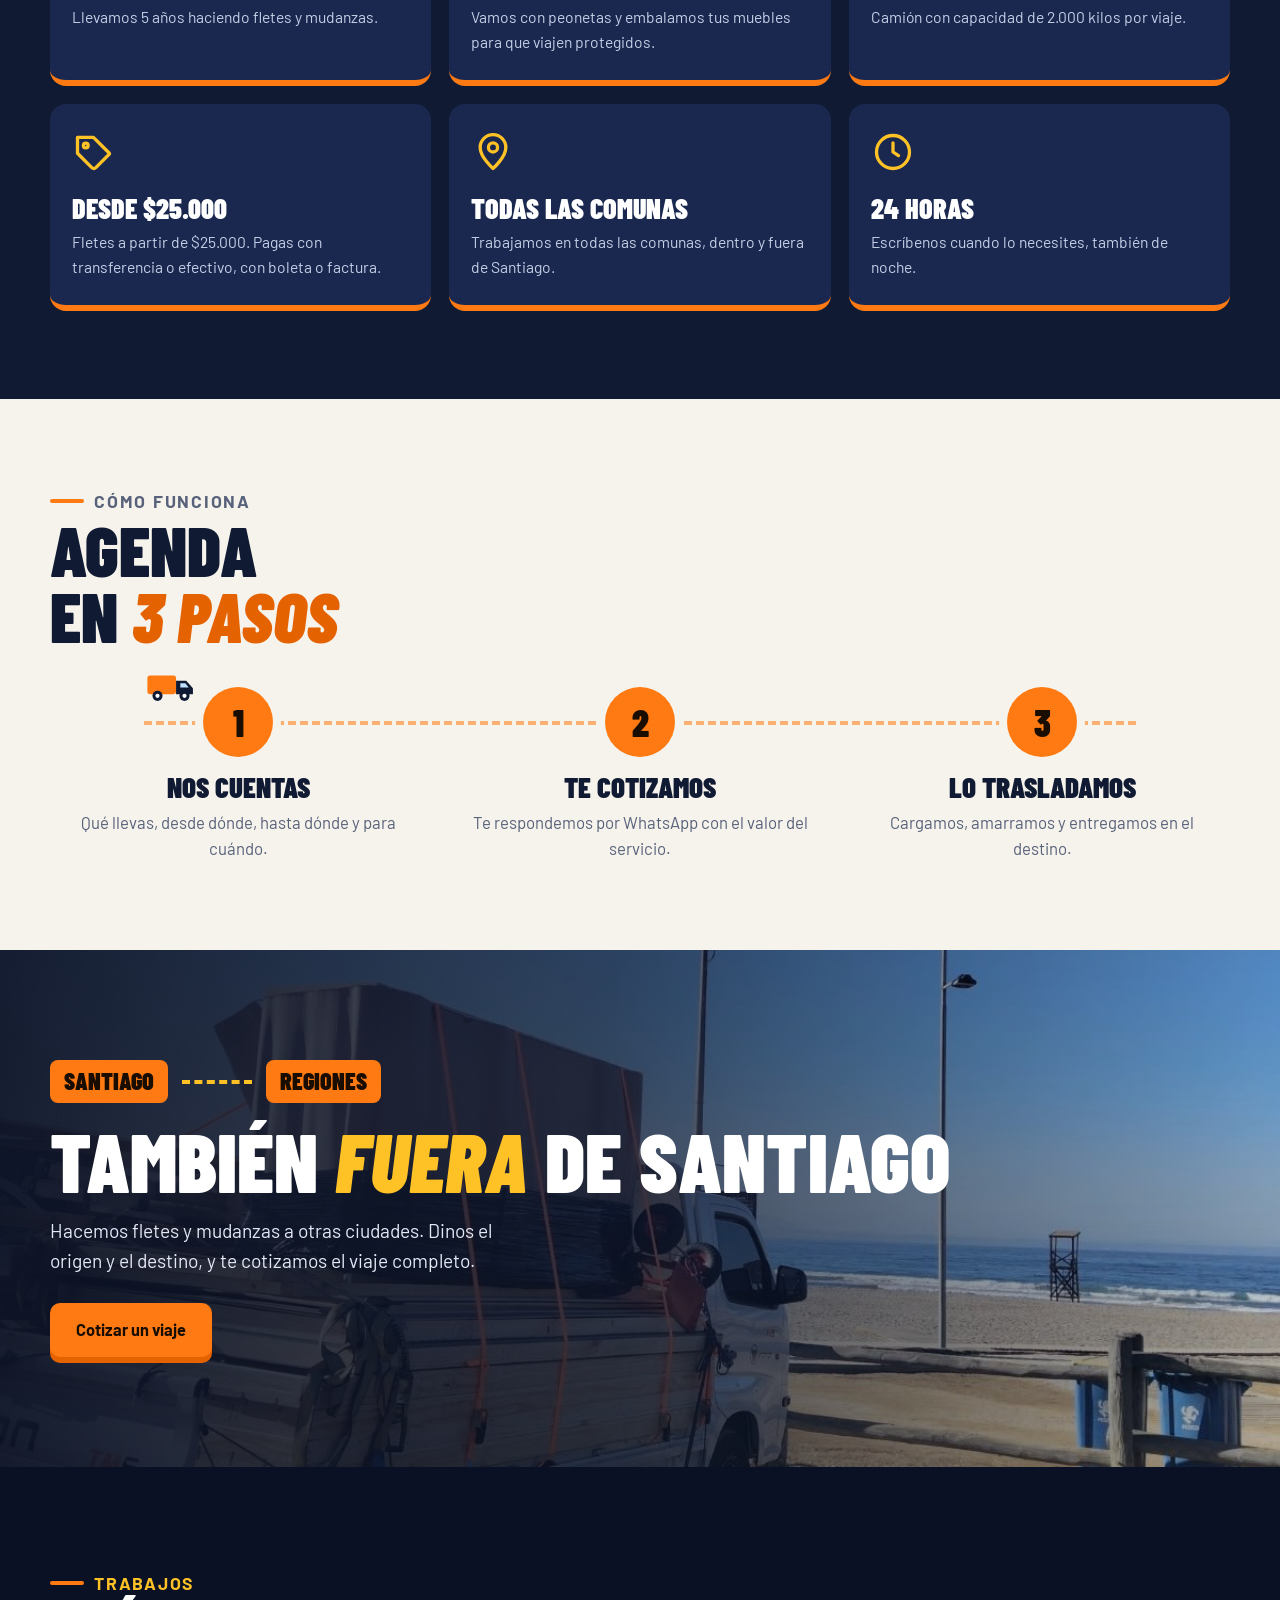
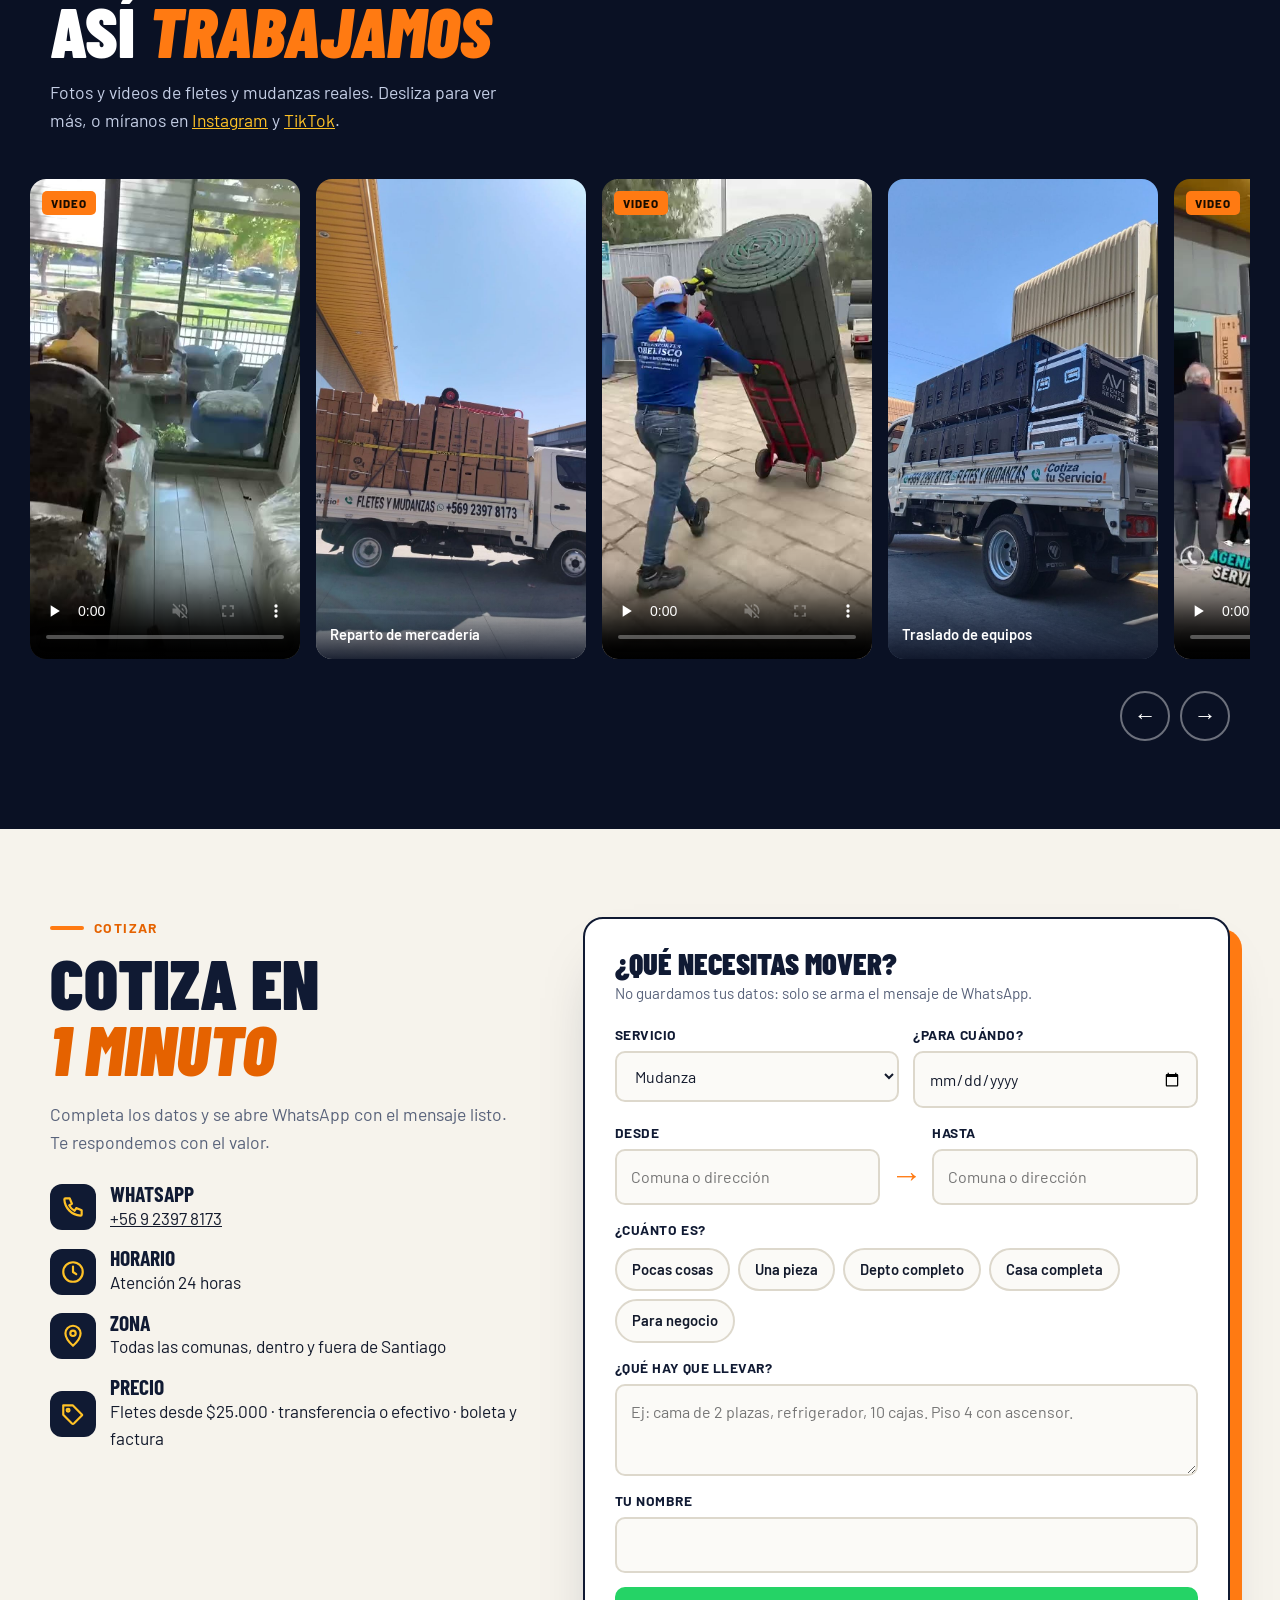
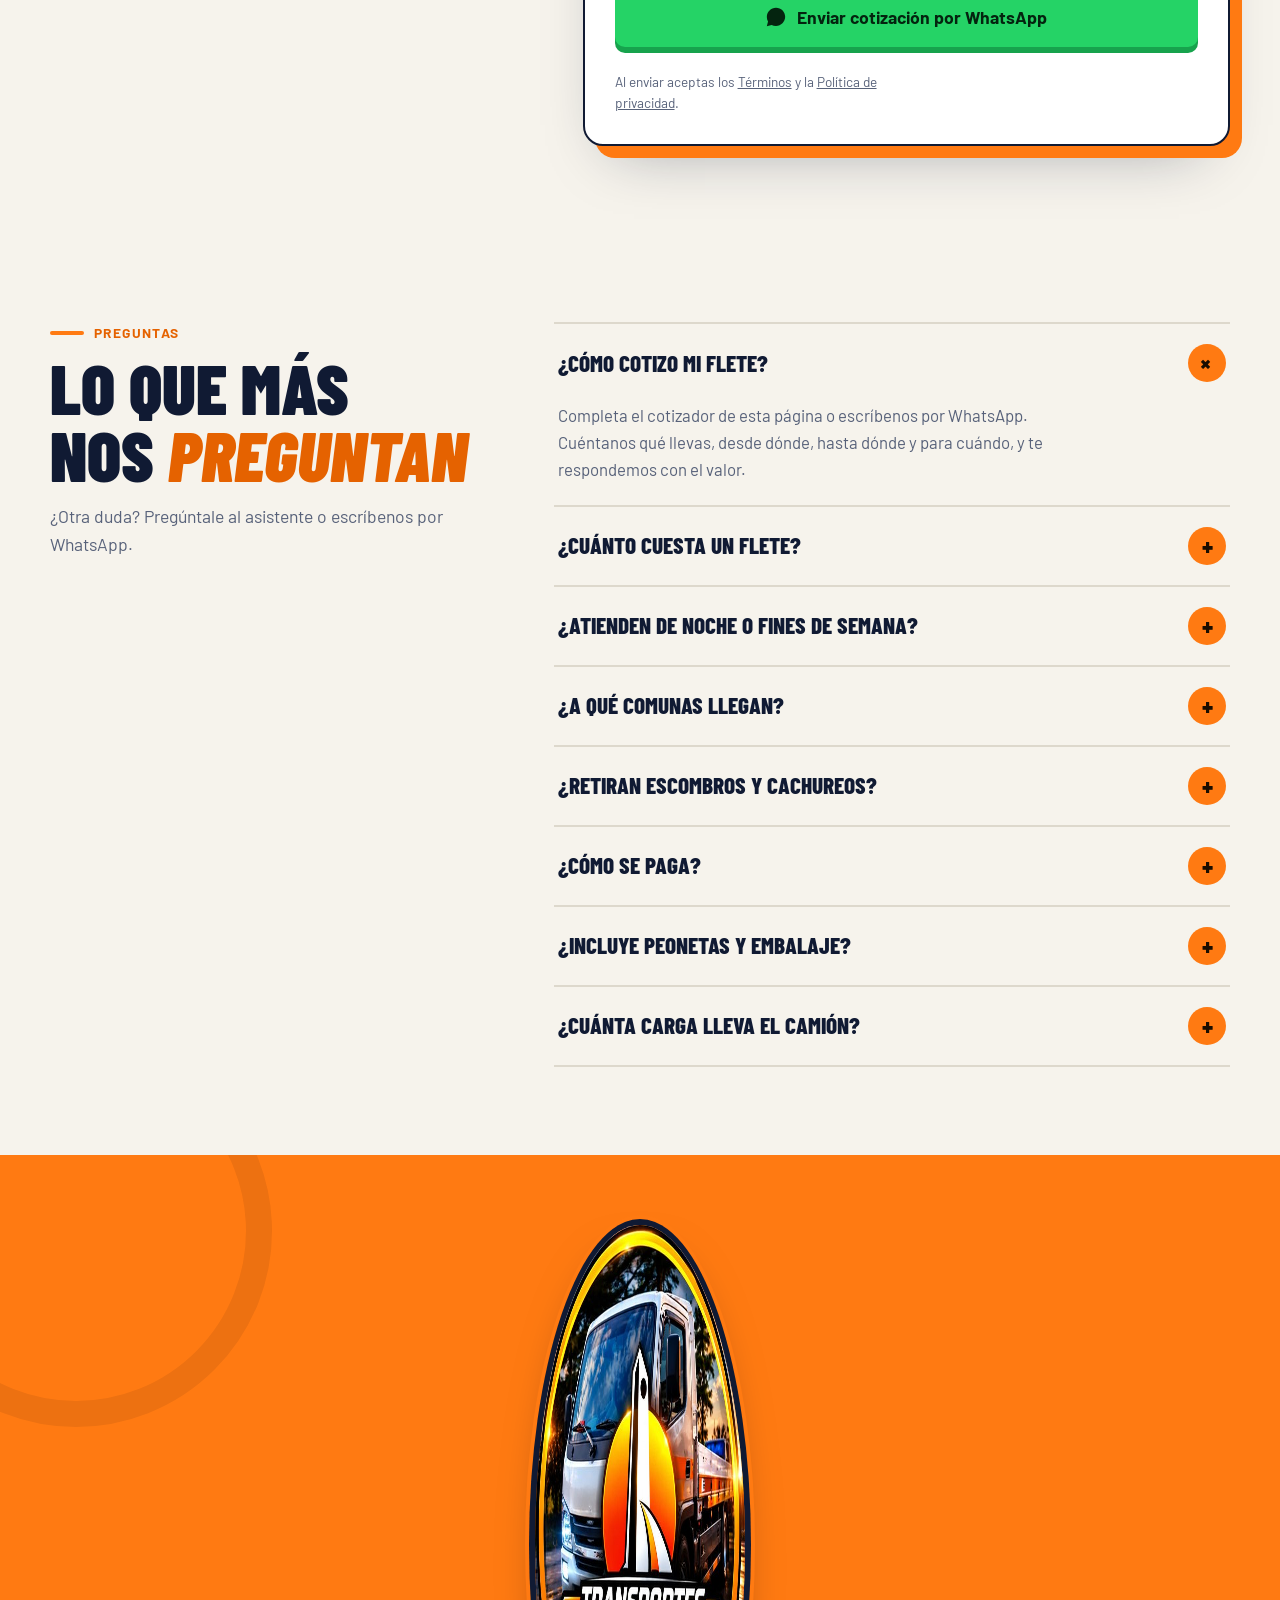
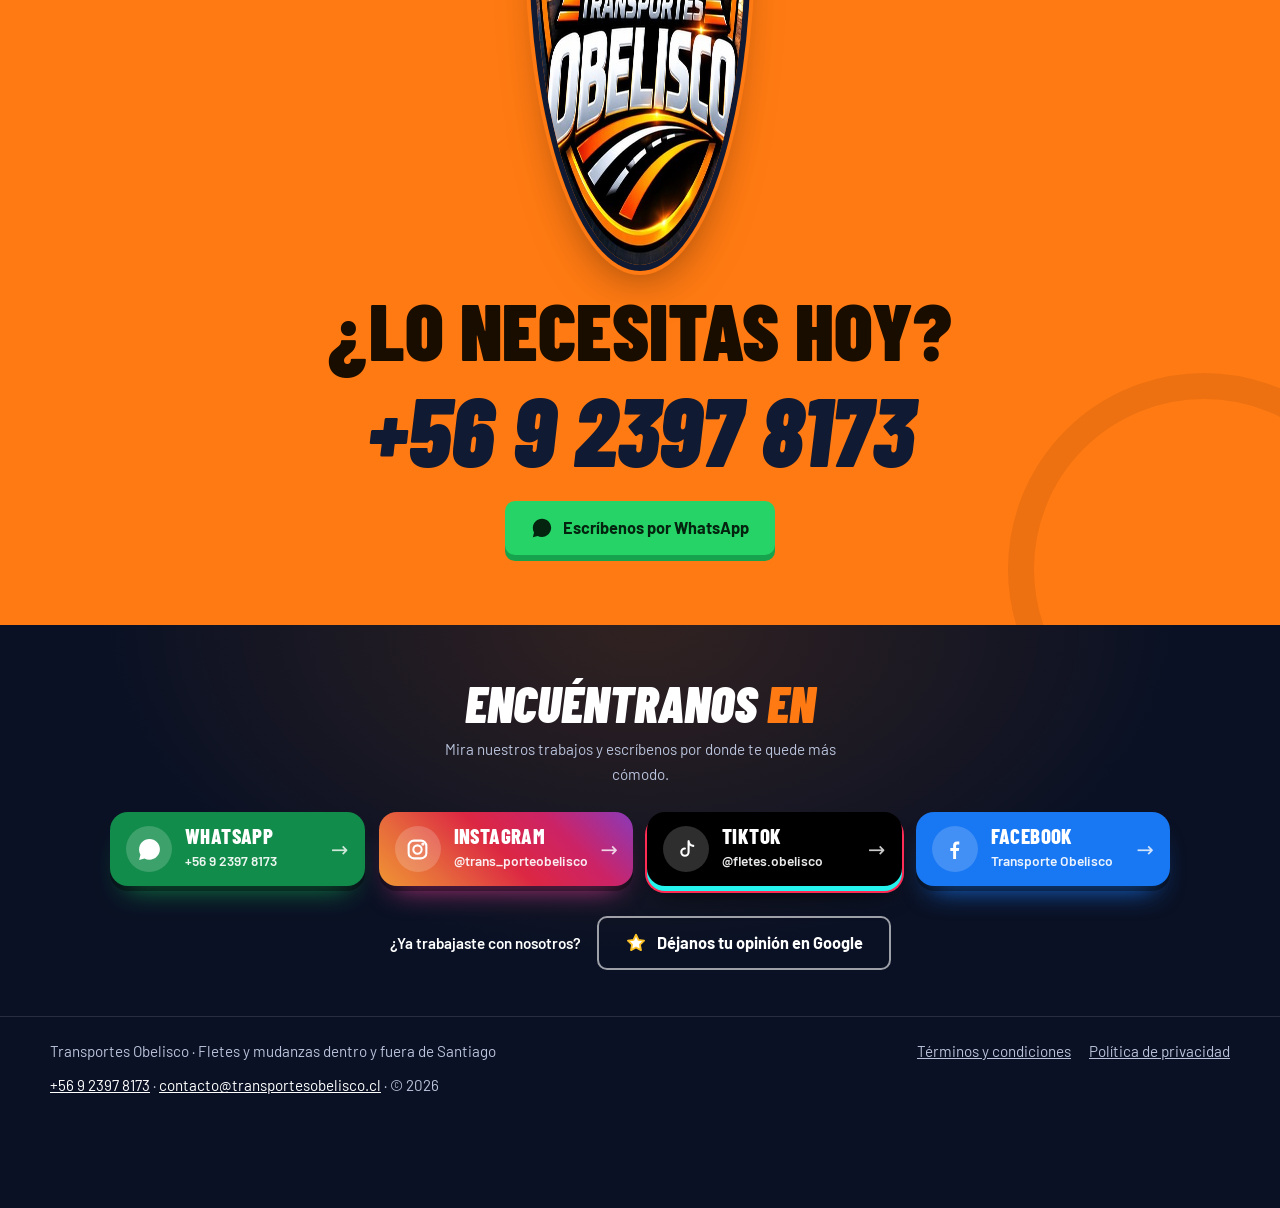
==== commit 81224ce4: "Descripción más corta, texto alternativo en fotos y campos obligatorios en el cotizador (regla de lo" ====
--- a/index.html
+++ b/index.html
@@ -4,7 +4,7 @@
 <meta charset="utf-8">
 <meta name="viewport" content="width=device-width, initial-scale=1">
 <title>Transportes Obelisco · Fletes y mudanzas dentro y fuera de Santiago</title>
-<meta name="description" content="Transportes Obelisco: fletes y mudanzas con peonetas y embalaje, en todas las comunas y fuera de Santiago. Fletes desde $25.000. 5 años de experiencia, boleta y factura. Cotiza por WhatsApp, 24 horas.">
+<meta name="description" content="Transportes Obelisco: fletes y mudanzas con peonetas y embalaje en Santiago y regiones. Fletes desde $25.000, boleta y factura. Cotiza por WhatsApp 24 h.">
 <meta property="og:title" content="Transportes Obelisco · Fletes y mudanzas">
 <meta property="og:description" content="Fletes y mudanzas dentro y fuera de Santiago. Cotiza tu servicio por WhatsApp.">
 <meta property="og:image" content="https://www.transportesobelisco.cl/assets/og.jpg">
@@ -377,12 +377,12 @@
 <section id="servicios"><div class="wrap">
   <div class="cab aparece"><p class="ojo">Servicios</p><h2>Todo tipo de <em>fletes</em></h2><p>Elige lo que necesitas y te cotizamos por WhatsApp.</p></div>
   <div class="servicios">
-    <a class="svc aparece" href="#cotizar" data-servicio="Mudanza"><img src="assets/foto-17.jpg" alt="" loading="lazy"><span class="num">01</span><h3>Mudanzas</h3><p>Casas, departamentos y oficinas, con peonetas y embalaje.</p><span class="ir">Cotizar mudanza</span></a>
-    <a class="svc aparece" href="#cotizar" data-servicio="Transporte de mobiliario"><img src="assets/foto-03.jpg" alt="" loading="lazy"><span class="num">02</span><h3>Mobiliario</h3><p>Muebles, camas, sillones, refrigeradores, lavadoras y más.</p><span class="ir">Cotizar transporte</span></a>
-    <a class="svc aparece" href="#cotizar" data-servicio="Flete express"><img src="assets/foto-06.jpg" alt="" loading="lazy"><span class="num">03</span><h3>Flete express</h3><p>Para cuando lo necesitas hoy. Atendemos las 24 horas.</p><span class="ir">Cotizar express</span></a>
-    <a class="svc aparece" href="#cotizar" data-servicio="Flete local"><img src="assets/foto-16.jpg" alt="" loading="lazy"><span class="num">04</span><h3>Flete local</h3><p>Traslados en todas las comunas de Santiago.</p><span class="ir">Cotizar flete local</span></a>
-    <a class="svc aparece" href="#cotizar" data-servicio="Flete de reparto"><img src="assets/foto-05.jpg" alt="" loading="lazy"><span class="num">05</span><h3>Reparto</h3><p>Mercadería y cajas para negocios y bodegas.</p><span class="ir">Cotizar reparto</span></a>
-    <a class="svc aparece" href="#cotizar" data-servicio="Retiro de escombros y cachureos"><img src="assets/video-1.jpg" alt="" loading="lazy"><span class="num">06</span><h3>Escombros y cachureos</h3><p>Retiramos escombros y lo que ya no usas.</p><span class="ir">Cotizar retiro</span></a>
+    <a class="svc aparece" href="#cotizar" data-servicio="Mudanza"><img src="assets/foto-17.jpg" alt="Camión de Transportes Obelisco cargado con sillones y muebles frente a un edificio" loading="lazy"><span class="num">01</span><h3>Mudanzas</h3><p>Casas, departamentos y oficinas, con peonetas y embalaje.</p><span class="ir">Cotizar mudanza</span></a>
+    <a class="svc aparece" href="#cotizar" data-servicio="Transporte de mobiliario"><img src="assets/foto-03.jpg" alt="Camión Foton de Transportes Obelisco con un refrigerador y muebles en un estacionamiento" loading="lazy"><span class="num">02</span><h3>Mobiliario</h3><p>Muebles, camas, sillones, refrigeradores, lavadoras y más.</p><span class="ir">Cotizar transporte</span></a>
+    <a class="svc aparece" href="#cotizar" data-servicio="Flete express"><img src="assets/foto-06.jpg" alt="Electrodomésticos embalados y amarrados en el camión de Transportes Obelisco" loading="lazy"><span class="num">03</span><h3>Flete express</h3><p>Para cuando lo necesitas hoy. Atendemos las 24 horas.</p><span class="ir">Cotizar express</span></a>
+    <a class="svc aparece" href="#cotizar" data-servicio="Flete local"><img src="assets/foto-16.jpg" alt="Camión de Transportes Obelisco con carro de carga listo para una mudanza" loading="lazy"><span class="num">04</span><h3>Flete local</h3><p>Traslados en todas las comunas de Santiago.</p><span class="ir">Cotizar flete local</span></a>
+    <a class="svc aparece" href="#cotizar" data-servicio="Flete de reparto"><img src="assets/foto-05.jpg" alt="Peoneta de Transportes Obelisco cargando cajas en el camión frente a una bodega" loading="lazy"><span class="num">05</span><h3>Reparto</h3><p>Mercadería y cajas para negocios y bodegas.</p><span class="ir">Cotizar reparto</span></a>
+    <a class="svc aparece" href="#cotizar" data-servicio="Retiro de escombros y cachureos"><img src="assets/video-1.jpg" alt="Camión de Transportes Obelisco haciendo un retiro de escombros y cachureos" loading="lazy"><span class="num">06</span><h3>Escombros y cachureos</h3><p>Retiramos escombros y lo que ya no usas.</p><span class="ir">Cotizar retiro</span></a>
   </div>
 </div></section>
 
@@ -462,11 +462,11 @@
       <label>Servicio
         <select id="cServicio"><option>Mudanza</option><option>Transporte de mobiliario</option><option>Flete express</option><option>Flete local</option><option>Flete de reparto</option><option>Retiro de escombros y cachureos</option></select></label>
       <label>¿Para cuándo?
-        <input id="cFecha" type="date"></label>
+        <input id="cFecha" type="date" aria-describedby="cAviso"></label>
       <div class="ruta">
-        <label>Desde<input id="cDesde" autocomplete="off" placeholder="Comuna o dirección"></label>
+        <label>Desde<input id="cDesde" autocomplete="off" required aria-required="true" placeholder="Comuna o dirección"></label>
         <span class="flecha" aria-hidden="true">→</span>
-        <label>Hasta<input id="cHasta" autocomplete="off" placeholder="Comuna o dirección"></label>
+        <label>Hasta<input id="cHasta" autocomplete="off" required aria-required="true" placeholder="Comuna o dirección"></label>
       </div>
       <fieldset class="chips"><legend>¿Cuánto es?</legend><div>
         <label><input type="radio" name="tam" value="Pocas cosas"><span>Pocas cosas</span></label>
@@ -476,7 +476,7 @@
         <label><input type="radio" name="tam" value="Carga para negocio"><span>Para negocio</span></label>
       </div></fieldset>
       <label class="todo">¿Qué hay que llevar?
-        <textarea id="cCarga" placeholder="Ej: cama de 2 plazas, refrigerador, 10 cajas. Piso 4 con ascensor."></textarea></label>
+        <textarea id="cCarga" required aria-required="true" placeholder="Ej: cama de 2 plazas, refrigerador, 10 cajas. Piso 4 con ascensor."></textarea></label>
       <label class="todo">Tu nombre
         <input id="cNombre" autocomplete="name"></label>
       <p class="aviso" id="cAviso" role="status"></p>
@@ -570,6 +570,7 @@
   });
 })();
 /* El formulario arma el mensaje y abre WhatsApp: no se envía nada a ningún servidor */
+(function(){ var d = new Date(); d.setMinutes(d.getMinutes() - d.getTimezoneOffset()); document.getElementById('cFecha').min = d.toISOString().slice(0, 10); })();
 document.getElementById('fCot').addEventListener('submit', function(ev){
   ev.preventDefault();
   var v = function(id){ return document.getElementById(id).value.trim(); };
